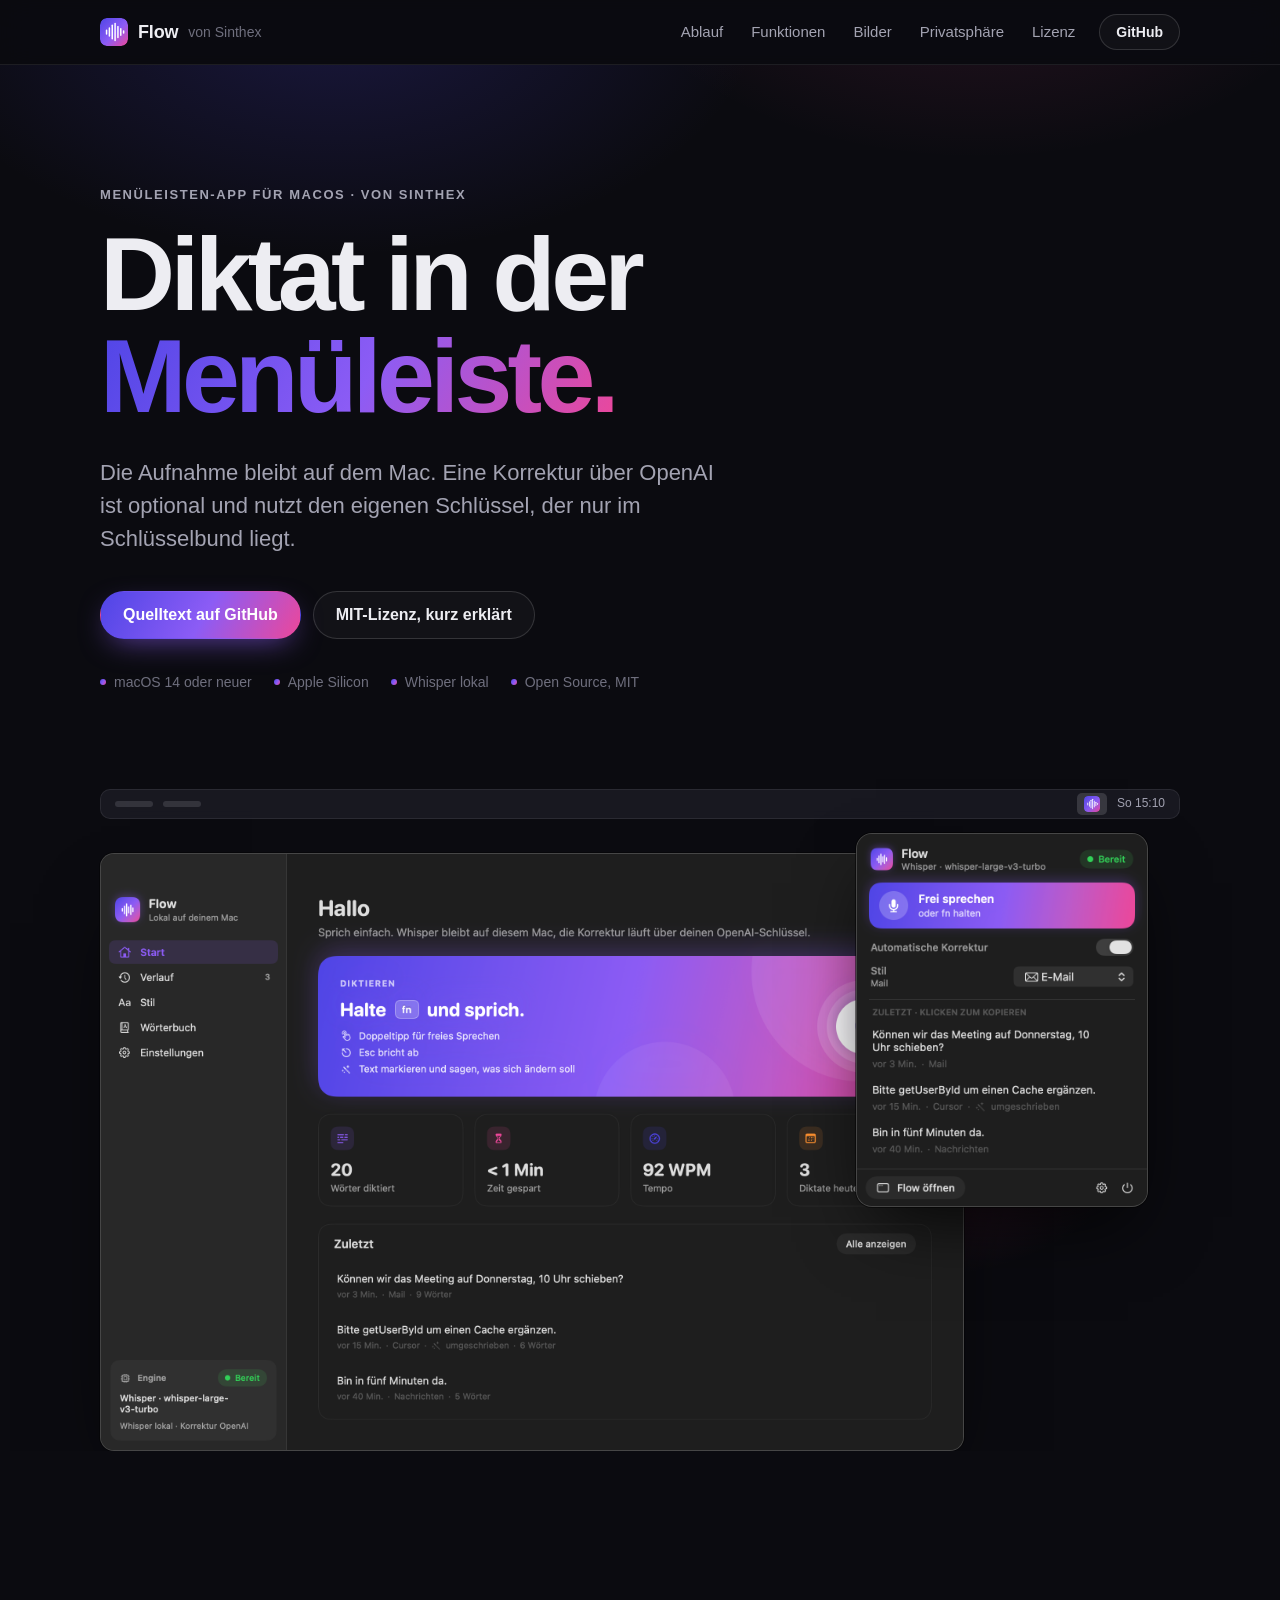
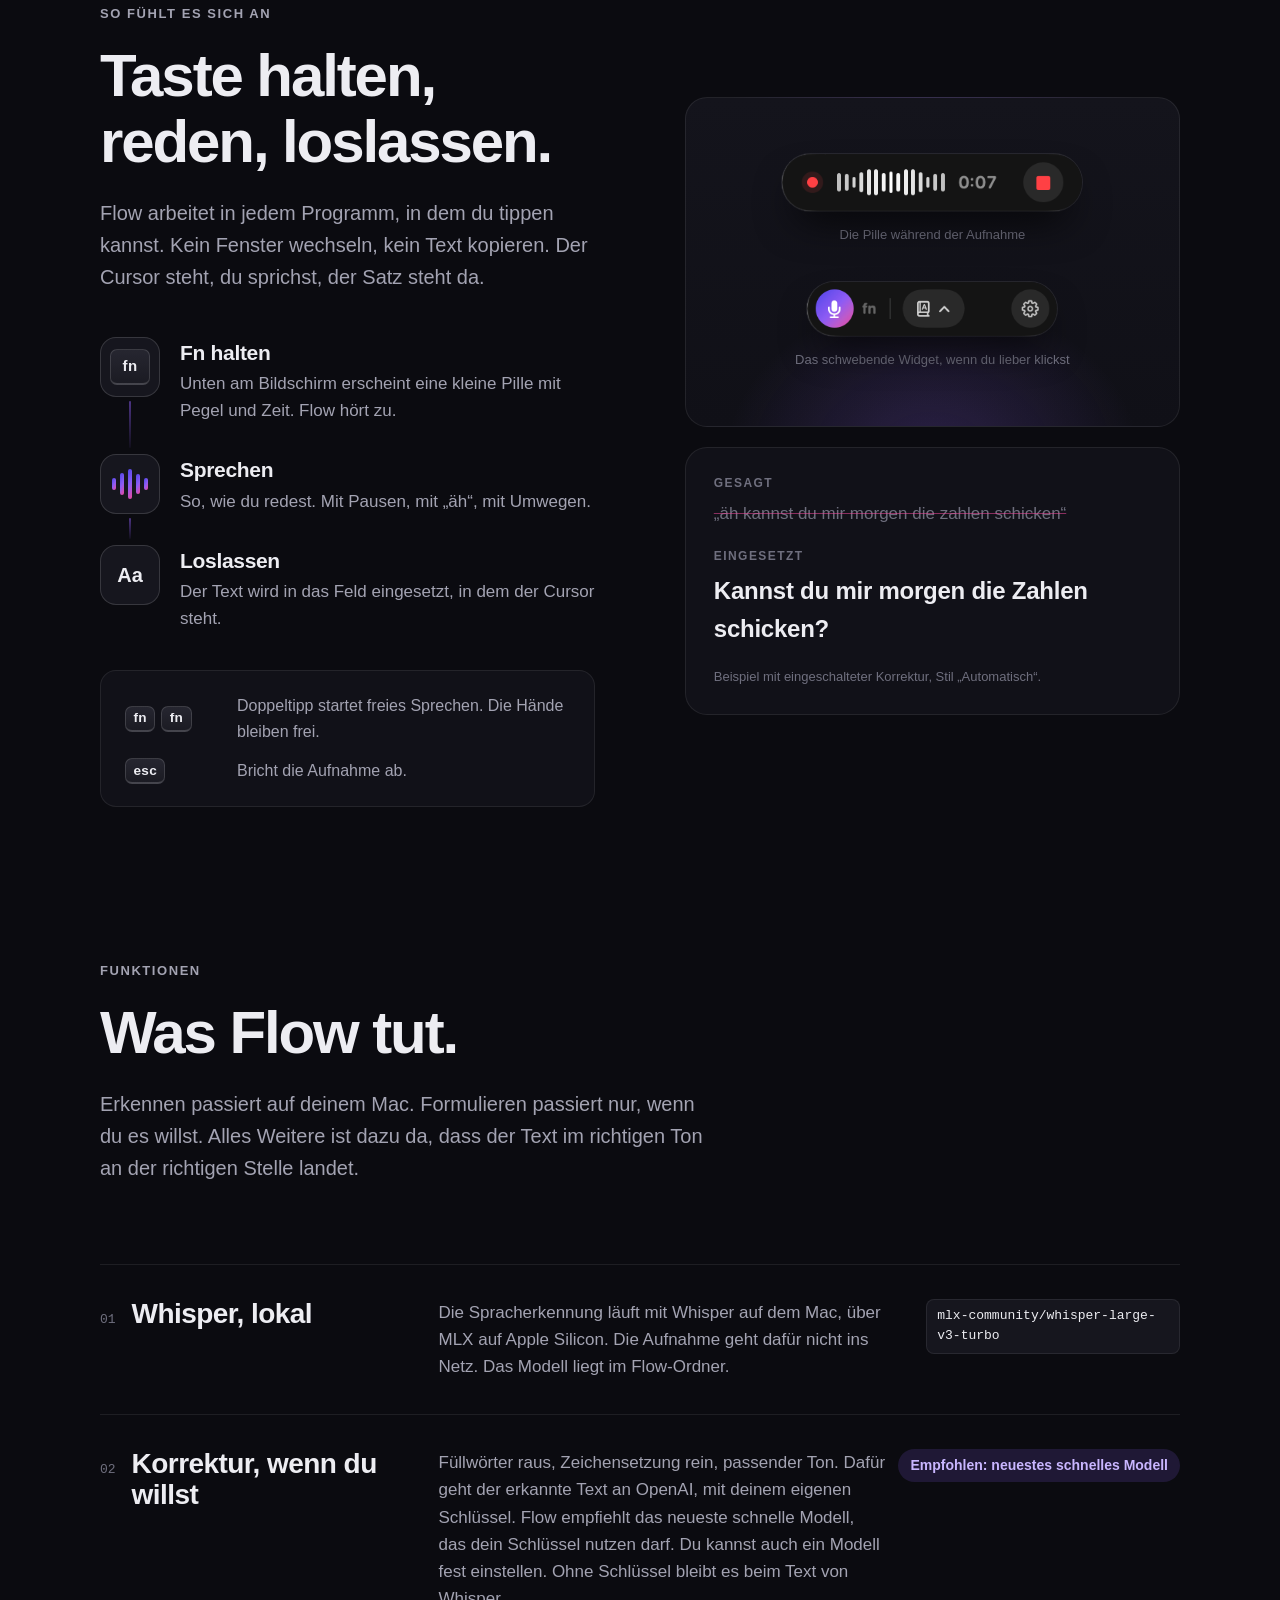
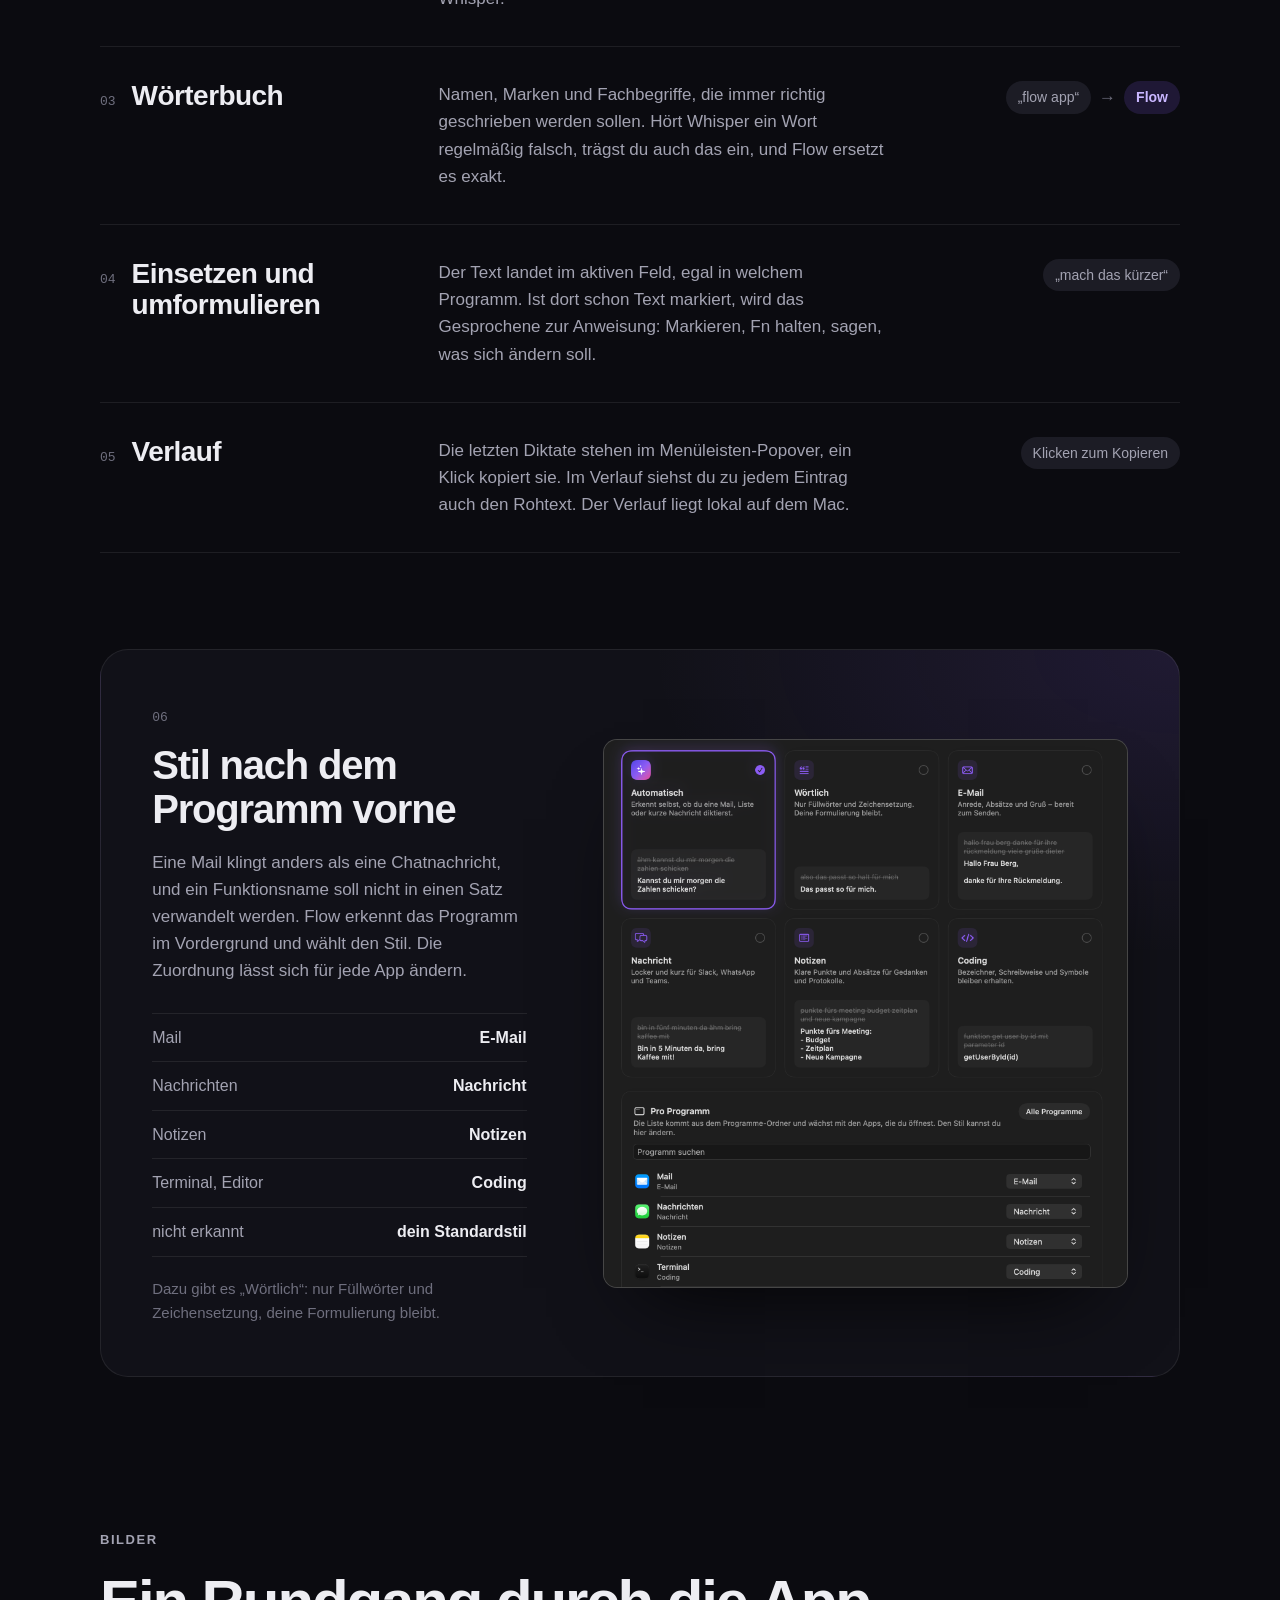
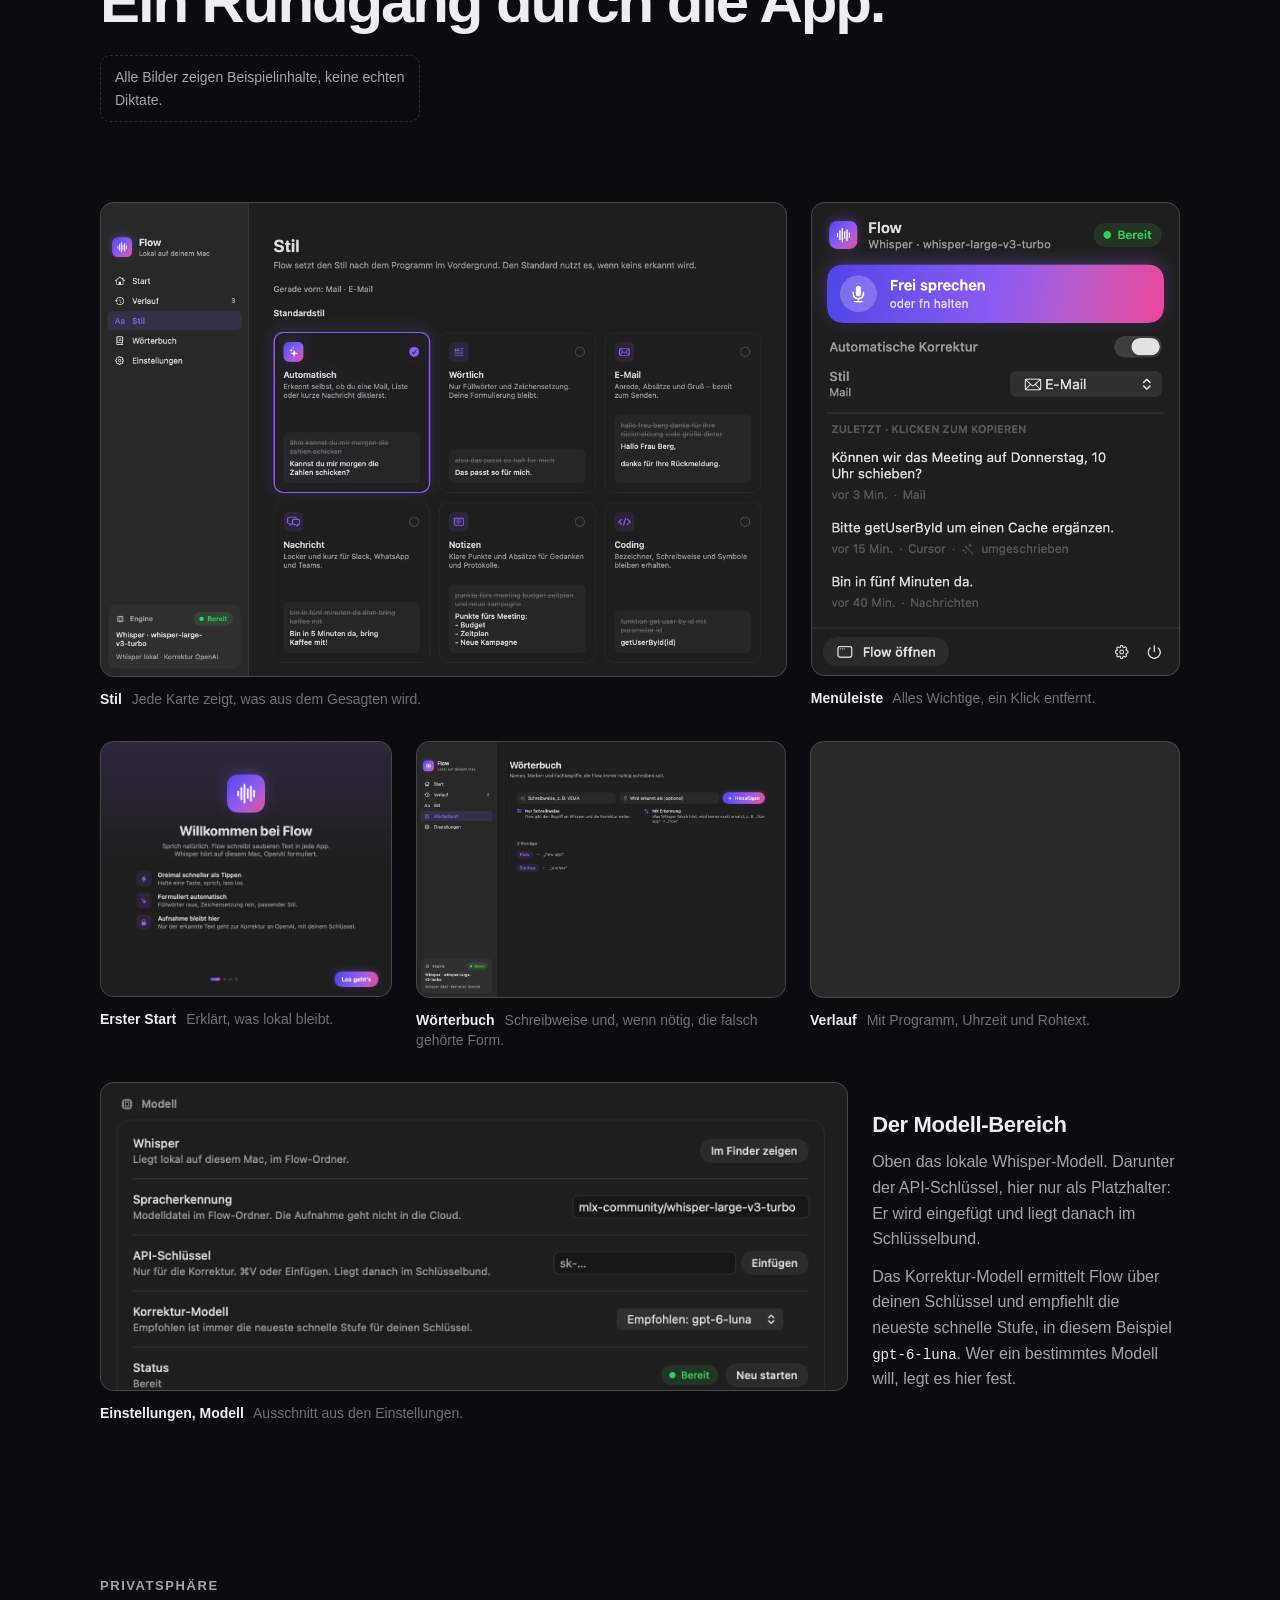
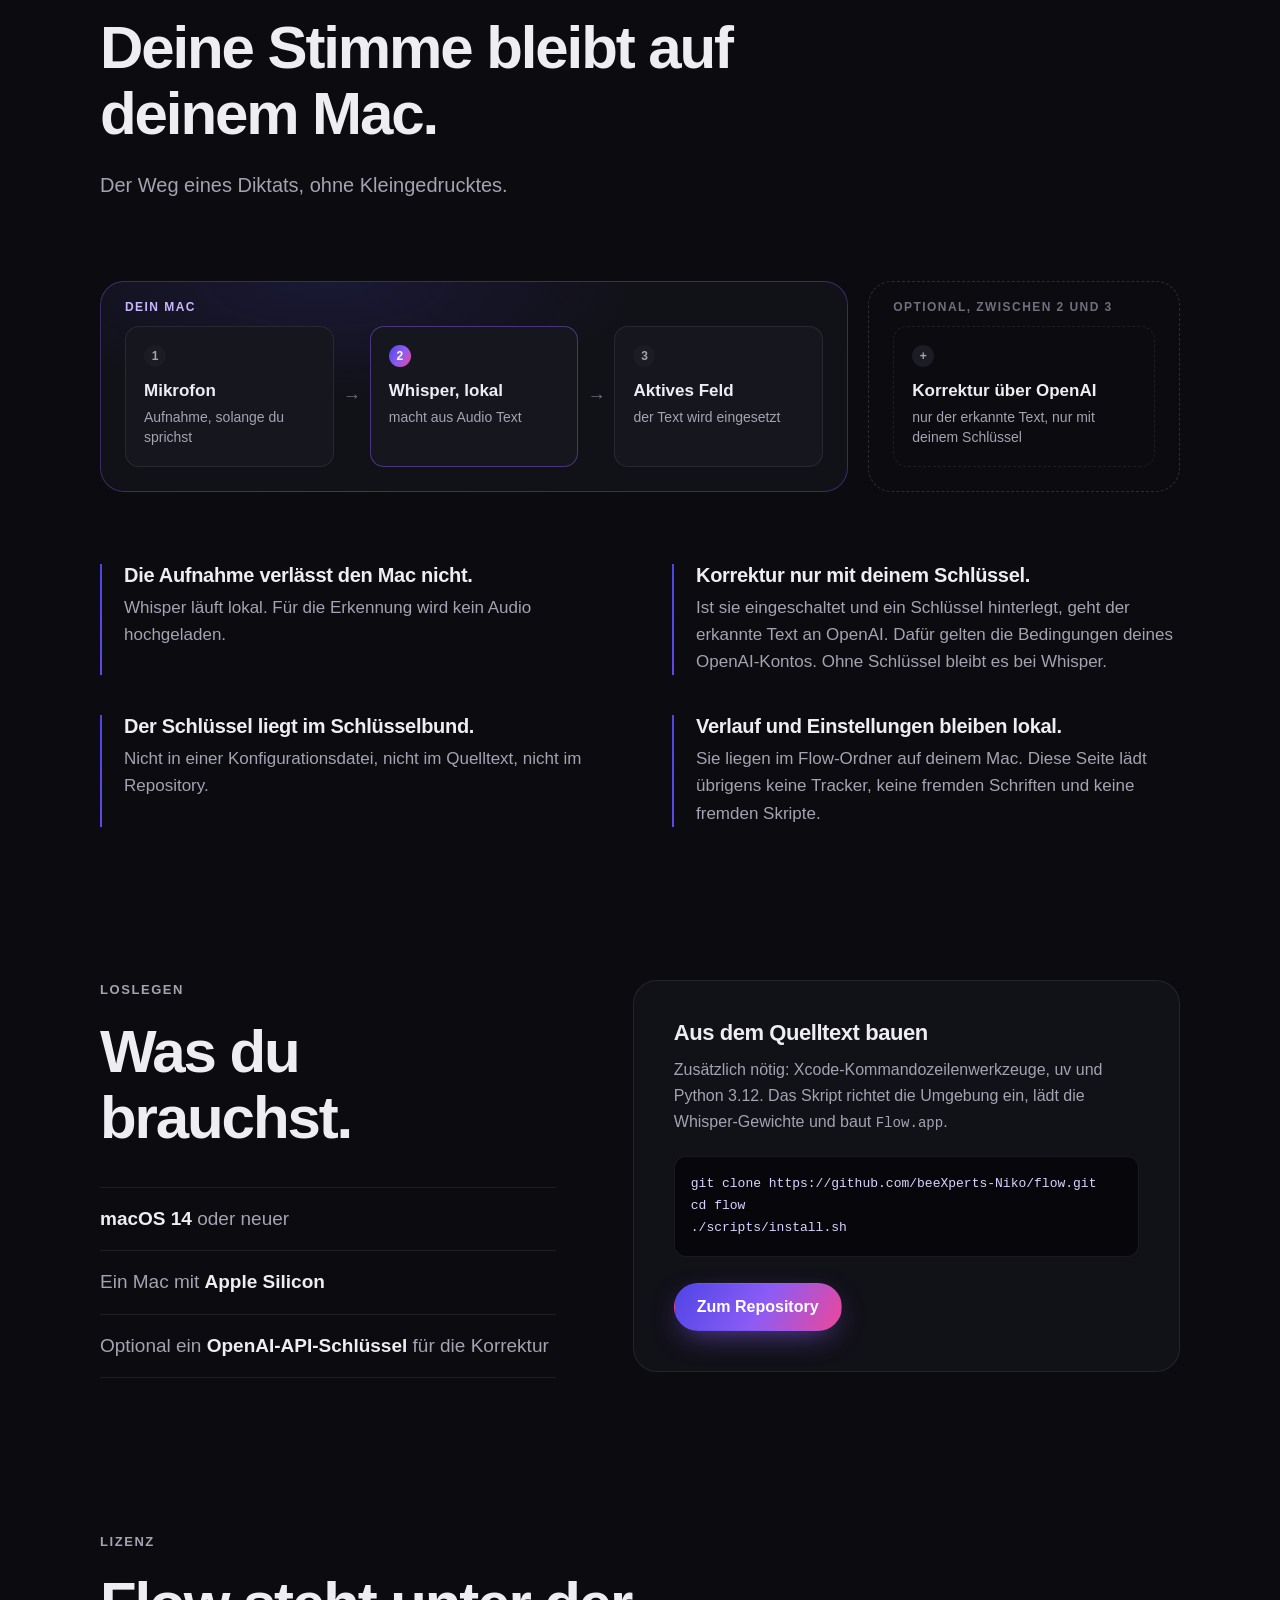
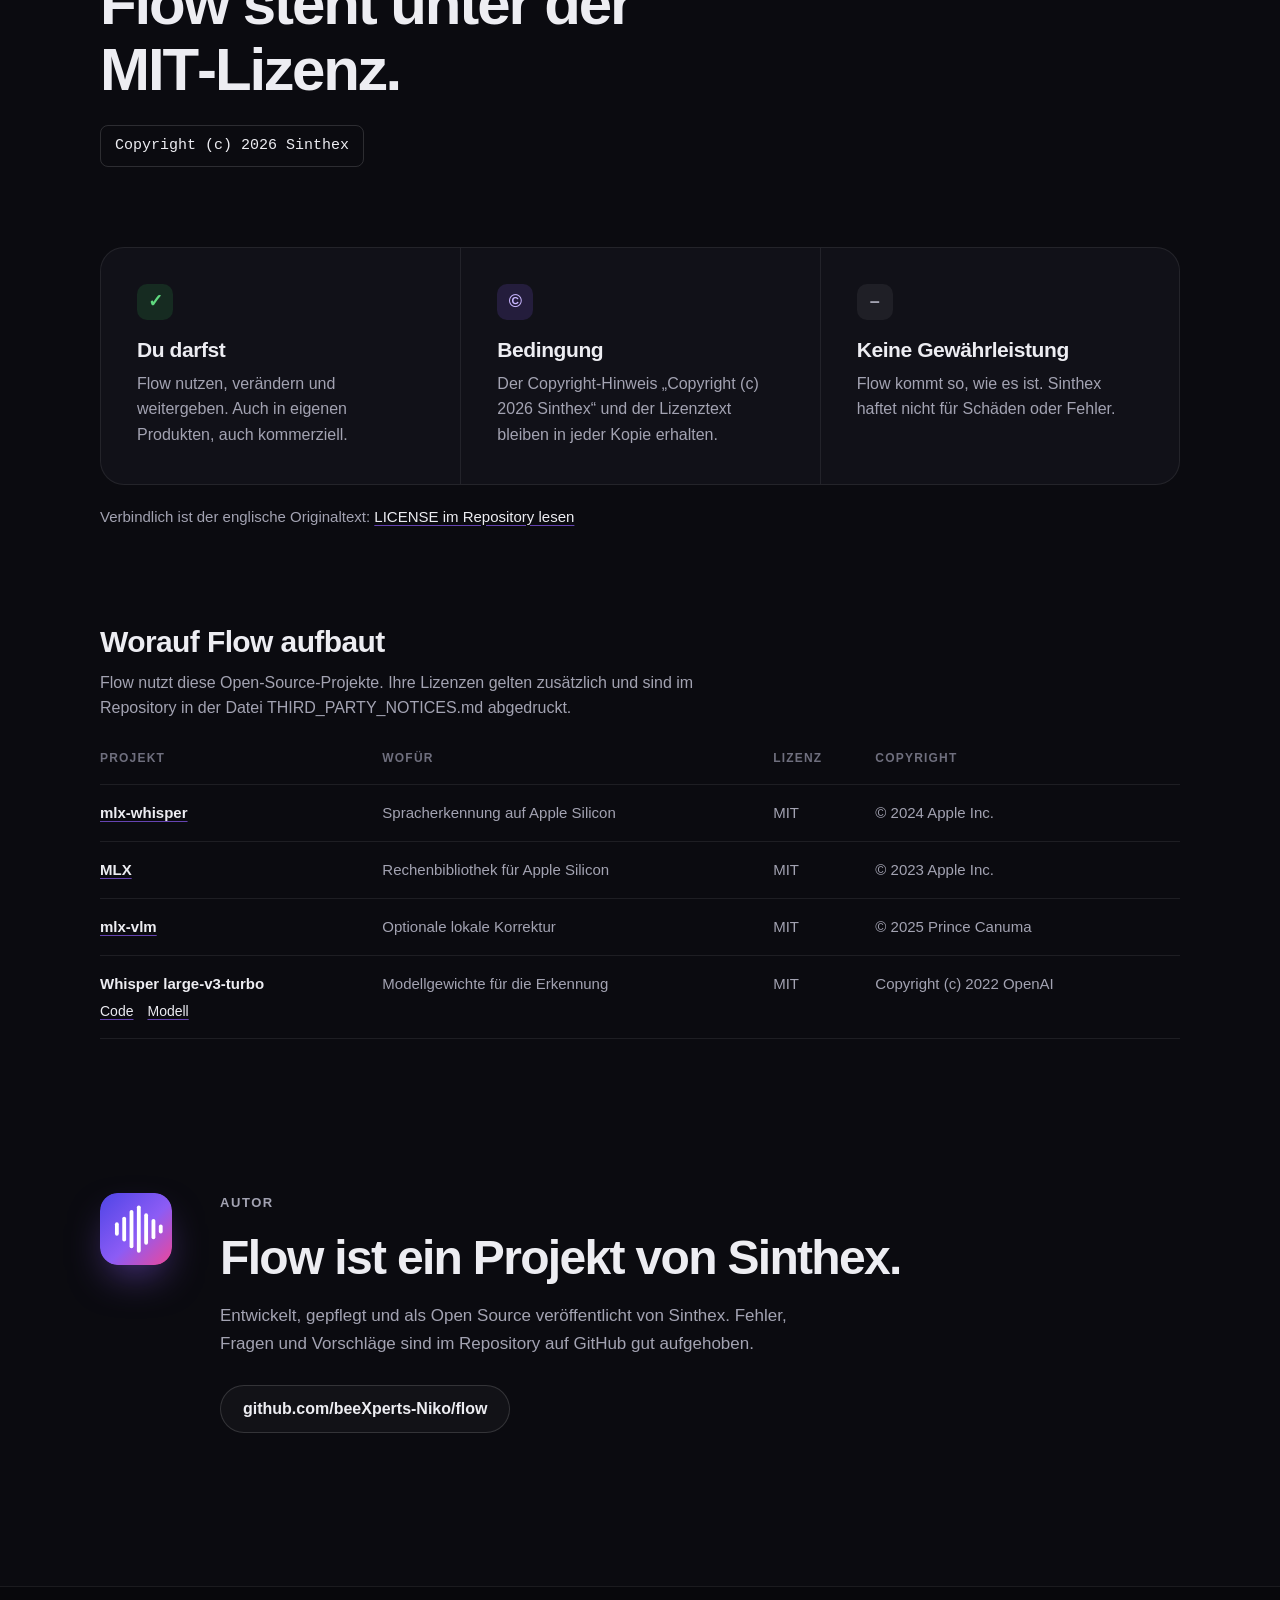
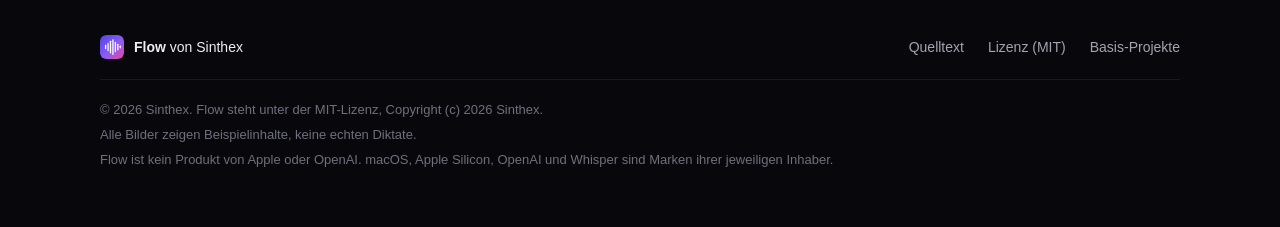
==== site/index.html @ 216c7cca "Ergänze die Produktseite für sinthex.de/flow. Die Seite nennt Sinthex als Autor, erklärt die MIT-Liz" ====
<!doctype html>
<html lang="de">
<head>
  <meta charset="utf-8">
  <meta name="viewport" content="width=device-width, initial-scale=1">
  <title>Flow – Diktat in der Menüleiste · von Sinthex</title>
  <meta name="description" content="Flow ist eine Diktier-App für die Menüleiste auf dem Mac. Die Aufnahme bleibt auf dem Mac, Whisper läuft lokal. Eine Korrektur über OpenAI ist optional und nutzt den eigenen Schlüssel. Von Sinthex, MIT-Lizenz.">
  <meta name="author" content="Sinthex">
  <meta name="color-scheme" content="dark">
  <meta name="theme-color" content="#0b0b10">
  <meta property="og:title" content="Flow – Diktat in der Menüleiste">
  <meta property="og:description" content="Fn halten, sprechen, loslassen. Whisper lokal auf Apple Silicon, Korrektur optional mit eigenem Schlüssel. Von Sinthex.">
  <meta property="og:type" content="website">
  <link rel="icon" href="favicon.svg" type="image/svg+xml">
  <link rel="stylesheet" href="styles.css?v=2">
  <script src="script.js" defer></script>
</head>
<body>
  <a class="skip-link" href="#inhalt">Zum Inhalt springen</a>

  <header class="site-header">
    <div class="wrap site-header-inner">
      <a class="brand" href="./" aria-label="Flow, zur Startseite">
        <img class="brand-mark" src="assets/flow-mark.svg" alt="" width="28" height="28">
        <span class="brand-name">Flow</span>
        <span class="brand-by">von Sinthex</span>
      </a>
      <nav class="site-nav" aria-label="Hauptnavigation">
        <a href="#so-fuehlt-es-sich-an">Ablauf</a>
        <a href="#funktionen">Funktionen</a>
        <a href="#bilder">Bilder</a>
        <a href="#privatsphaere">Privatsphäre</a>
        <a href="#lizenz">Lizenz</a>
      </nav>
      <a class="button button-small button-ghost" href="https://github.com/beeXperts-Niko/flow">GitHub</a>
    </div>
  </header>

  <main id="inhalt">

    <!-- Versprechen -->
    <section class="hero" aria-labelledby="hero-title">
      <div class="wrap">
        <div class="hero-copy">
          <p class="eyebrow">Menüleisten-App für macOS · von Sinthex</p>
          <h1 id="hero-title">Diktat in der <span class="gradient-text">Menüleiste.</span></h1>
          <p class="hero-lead">
            Die Aufnahme bleibt auf dem Mac. Eine Korrektur über OpenAI ist optional
            und nutzt den eigenen Schlüssel, der nur im Schlüsselbund liegt.
          </p>
          <div class="hero-actions">
            <a class="button button-primary" href="https://github.com/beeXperts-Niko/flow">Quelltext auf GitHub</a>
            <a class="button button-ghost" href="#lizenz">MIT-Lizenz, kurz erklärt</a>
          </div>
          <ul class="hero-facts" aria-label="Eckdaten">
            <li>macOS 14 oder neuer</li>
            <li>Apple Silicon</li>
            <li>Whisper lokal</li>
            <li>Open Source, MIT</li>
          </ul>
        </div>

        <div class="stage">
          <div class="stage-glow" aria-hidden="true"></div>
          <div class="stage-menubar" aria-hidden="true">
            <span class="stage-menubar-dot"></span>
            <span class="stage-menubar-dot"></span>
            <span class="stage-menubar-spacer"></span>
            <span class="stage-menubar-item stage-menubar-item-active">
              <img src="assets/flow-mark.svg" alt="" width="16" height="16">
            </span>
            <span class="stage-menubar-clock">So 15:10</span>
          </div>
          <img class="stage-window" src="assets/start.png" width="2200" height="1520"
               alt="Startfenster von Flow: große Karte „Halte fn und sprich“, darunter Zähler für diktierte Wörter und die letzten Diktate.">
          <img class="stage-popover" src="assets/menueleiste.png" width="680" height="874"
               alt="Menüleisten-Popover von Flow mit Knopf „Frei sprechen“, Schalter für die automatische Korrektur, Stil E-Mail und den letzten Diktaten.">
        </div>
      </div>
    </section>

    <!-- Wie es sich anfühlt -->
    <section class="section feel" id="so-fuehlt-es-sich-an" aria-labelledby="feel-title">
      <div class="wrap feel-grid">
        <div class="feel-copy">
          <p class="eyebrow">So fühlt es sich an</p>
          <h2 id="feel-title">Taste halten, reden, loslassen.</h2>
          <p class="section-lead">
            Flow arbeitet in jedem Programm, in dem du tippen kannst. Kein Fenster wechseln,
            kein Text kopieren. Der Cursor steht, du sprichst, der Satz steht da.
          </p>

          <ol class="steps">
            <li class="step">
              <span class="step-key"><kbd>fn</kbd></span>
              <div>
                <h3>Fn halten</h3>
                <p>Unten am Bildschirm erscheint eine kleine Pille mit Pegel und Zeit. Flow hört zu.</p>
              </div>
            </li>
            <li class="step">
              <span class="step-key step-key-wave" aria-hidden="true">
                <span></span><span></span><span></span><span></span><span></span>
              </span>
              <div>
                <h3>Sprechen</h3>
                <p>So, wie du redest. Mit Pausen, mit „äh“, mit Umwegen.</p>
              </div>
            </li>
            <li class="step">
              <span class="step-key step-key-text" aria-hidden="true">Aa</span>
              <div>
                <h3>Loslassen</h3>
                <p>Der Text wird in das Feld eingesetzt, in dem der Cursor steht.</p>
              </div>
            </li>
          </ol>

          <dl class="shortcuts">
            <div>
              <dt><kbd>fn</kbd> <kbd>fn</kbd></dt>
              <dd>Doppeltipp startet freies Sprechen. Die Hände bleiben frei.</dd>
            </div>
            <div>
              <dt><kbd>esc</kbd></dt>
              <dd>Bricht die Aufnahme ab.</dd>
            </div>
          </dl>
        </div>

        <div class="feel-visual">
          <div class="desk">
            <figure class="desk-item">
              <div class="pill-frame pill-frame-recording">
                <img class="pill-img" src="assets/aufnahme-pille.png" width="1280" height="240" loading="lazy" decoding="async"
                     alt="Aufnahme-Pille von Flow: roter Punkt, Wellenform, Zeit 0:07 und Stopp-Knopf.">
              </div>
              <figcaption>Die Pille während der Aufnahme</figcaption>
            </figure>
            <figure class="desk-item">
              <div class="pill-frame pill-frame-widget">
                <img class="pill-img" src="assets/widget.png" width="456" height="144" loading="lazy" decoding="async"
                     alt="Schwebendes Widget von Flow mit Mikrofon-Knopf, fn-Hinweis, Wörterbuch und Einstellungen.">
              </div>
              <figcaption>Das schwebende Widget, wenn du lieber klickst</figcaption>
            </figure>
          </div>

          <div class="transform" aria-label="Beispiel für eine Korrektur">
            <p class="transform-label">Gesagt</p>
            <p class="transform-raw">„äh kannst du mir morgen die zahlen schicken“</p>
            <p class="transform-label">Eingesetzt</p>
            <p class="transform-clean">Kannst du mir morgen die Zahlen schicken?</p>
            <p class="transform-note">Beispiel mit eingeschalteter Korrektur, Stil „Automatisch“.</p>
          </div>
        </div>
      </div>
    </section>

    <!-- Funktionen -->
    <section class="section features" id="funktionen" aria-labelledby="features-title">
      <div class="wrap">
        <header class="section-head">
          <p class="eyebrow">Funktionen</p>
          <h2 id="features-title">Was Flow tut.</h2>
          <p class="section-lead">
            Erkennen passiert auf deinem Mac. Formulieren passiert nur, wenn du es willst.
            Alles Weitere ist dazu da, dass der Text im richtigen Ton an der richtigen Stelle landet.
          </p>
        </header>

        <div class="spec">
          <article class="spec-row">
            <div class="spec-title">
              <span class="spec-index">01</span>
              <h3>Whisper, lokal</h3>
            </div>
            <p class="spec-body">
              Die Spracherkennung läuft mit Whisper auf dem Mac, über MLX auf Apple Silicon.
              Die Aufnahme geht dafür nicht ins Netz. Das Modell liegt im Flow-Ordner.
            </p>
            <p class="spec-detail"><code>mlx-community/<wbr>whisper-large-v3-turbo</code></p>
          </article>

          <article class="spec-row">
            <div class="spec-title">
              <span class="spec-index">02</span>
              <h3>Korrektur, wenn du willst</h3>
            </div>
            <p class="spec-body">
              Füllwörter raus, Zeichensetzung rein, passender Ton. Dafür geht der erkannte Text
              an OpenAI, mit deinem eigenen Schlüssel. Flow empfiehlt das neueste schnelle Modell,
              das dein Schlüssel nutzen darf. Du kannst auch ein Modell fest einstellen.
              Ohne Schlüssel bleibt es beim Text von Whisper.
            </p>
            <p class="spec-detail"><span class="chip">Empfohlen: neuestes schnelles Modell</span></p>
          </article>

          <article class="spec-row">
            <div class="spec-title">
              <span class="spec-index">03</span>
              <h3>Wörterbuch</h3>
            </div>
            <p class="spec-body">
              Namen, Marken und Fachbegriffe, die immer richtig geschrieben werden sollen.
              Hört Whisper ein Wort regelmäßig falsch, trägst du auch das ein, und Flow ersetzt es exakt.
            </p>
            <p class="spec-detail"><span class="chip chip-soft">„flow app“</span> <span class="arrow" aria-label="wird zu">→</span> <span class="chip">Flow</span></p>
          </article>

          <article class="spec-row">
            <div class="spec-title">
              <span class="spec-index">04</span>
              <h3>Einsetzen und umformulieren</h3>
            </div>
            <p class="spec-body">
              Der Text landet im aktiven Feld, egal in welchem Programm. Ist dort schon Text markiert,
              wird das Gesprochene zur Anweisung: Markieren, Fn halten, sagen, was sich ändern soll.
            </p>
            <p class="spec-detail"><span class="chip chip-soft">„mach das kürzer“</span></p>
          </article>

          <article class="spec-row">
            <div class="spec-title">
              <span class="spec-index">05</span>
              <h3>Verlauf</h3>
            </div>
            <p class="spec-body">
              Die letzten Diktate stehen im Menüleisten-Popover, ein Klick kopiert sie.
              Im Verlauf siehst du zu jedem Eintrag auch den Rohtext. Der Verlauf liegt lokal auf dem Mac.
            </p>
            <p class="spec-detail"><span class="chip chip-soft">Klicken zum Kopieren</span></p>
          </article>
        </div>

        <div class="spotlight">
          <div class="spotlight-copy">
            <span class="spec-index">06</span>
            <h3>Stil nach dem Programm vorne</h3>
            <p>
              Eine Mail klingt anders als eine Chatnachricht, und ein Funktionsname soll nicht
              in einen Satz verwandelt werden. Flow erkennt das Programm im Vordergrund und wählt den Stil.
              Die Zuordnung lässt sich für jede App ändern.
            </p>
            <ul class="style-map" aria-label="Beispiele für die Zuordnung">
              <li><span>Mail</span><span>E-Mail</span></li>
              <li><span>Nachrichten</span><span>Nachricht</span></li>
              <li><span>Notizen</span><span>Notizen</span></li>
              <li><span>Terminal, Editor</span><span>Coding</span></li>
              <li><span>nicht erkannt</span><span>dein Standardstil</span></li>
            </ul>
            <p class="spotlight-note">Dazu gibt es „Wörtlich“: nur Füllwörter und Zeichensetzung, deine Formulierung bleibt.</p>
          </div>
          <a class="spotlight-shot" href="assets/stil-pro-programm.png" data-lightbox
             data-caption="Stil: sechs Standardstile und darunter die Liste pro Programm.">
            <img src="assets/stil-pro-programm.png" width="2200" height="2160" loading="lazy" decoding="async"
                 alt="Stil-Seite von Flow mit sechs Karten (Automatisch, Wörtlich, E-Mail, Nachricht, Notizen, Coding) und der Liste pro Programm, etwa Mail auf E-Mail und Terminal auf Coding.">
          </a>
        </div>
      </div>
    </section>

    <!-- Bilder -->
    <section class="section gallery-section" id="bilder" aria-labelledby="gallery-title">
      <div class="wrap">
        <header class="section-head section-head-split">
          <div>
            <p class="eyebrow">Bilder</p>
            <h2 id="gallery-title">Ein Rundgang durch die App.</h2>
          </div>
          <p class="gallery-note">
            Alle Bilder zeigen Beispielinhalte, keine echten Diktate.
          </p>
        </header>

        <div class="gallery">
          <div class="gallery-row gallery-row-a">
            <figure class="shot">
              <a class="shot-link" href="assets/stil.png" data-lightbox data-caption="Stil: jede Karte zeigt, was aus dem Gesagten wird.">
                <img src="assets/stil.png" width="2200" height="1520" loading="lazy" decoding="async"
                     alt="Stil-Karten mit Vorher-nachher-Beispielen, etwa „bin in fünf minuten da“ als Nachricht und „getUserById(id)“ als Coding.">
              </a>
              <figcaption><strong>Stil</strong> Jede Karte zeigt, was aus dem Gesagten wird.</figcaption>
            </figure>
            <figure class="shot">
              <a class="shot-link" href="assets/menueleiste.png" data-lightbox data-caption="Menüleiste: frei sprechen, Korrektur, Stil und die letzten Diktate.">
                <img src="assets/menueleiste.png" width="680" height="874" loading="lazy" decoding="async"
                     alt="Menüleisten-Popover mit Knopf „Frei sprechen“, Stil E-Mail und den letzten drei Diktaten.">
              </a>
              <figcaption><strong>Menüleiste</strong> Alles Wichtige, ein Klick entfernt.</figcaption>
            </figure>
          </div>

          <div class="gallery-row gallery-row-b">
            <figure class="shot">
              <a class="shot-link" href="assets/willkommen.png" data-lightbox data-caption="Willkommen: der erste Start erklärt, was lokal bleibt.">
                <img src="assets/willkommen.png" width="1280" height="1120" loading="lazy" decoding="async"
                     alt="Willkommensbildschirm „Willkommen bei Flow“ mit drei Punkten: schneller als Tippen, formuliert automatisch, Aufnahme bleibt hier.">
              </a>
              <figcaption><strong>Erster Start</strong> Erklärt, was lokal bleibt.</figcaption>
            </figure>
            <figure class="shot">
              <a class="shot-link" href="assets/woerterbuch.png" data-lightbox data-caption="Wörterbuch: Schreibweise und optional, wie Whisper das Wort hört.">
                <img src="assets/woerterbuch.png" width="2200" height="1520" loading="lazy" decoding="async"
                     alt="Wörterbuch mit zwei Einträgen: „flow app“ wird zu Flow, „sinthex“ wird zu Sinthex.">
              </a>
              <figcaption><strong>Wörterbuch</strong> Schreibweise und, wenn nötig, die falsch gehörte Form.</figcaption>
            </figure>
            <figure class="shot">
              <a class="shot-link" href="assets/verlauf.png" data-lightbox data-caption="Verlauf: mit Programm, Uhrzeit und Wortzahl. Ein Klick zeigt den Rohtext.">
                <img src="assets/verlauf.png" width="2200" height="1520" loading="lazy" decoding="async"
                     alt="Verlauf mit drei Beispielsätzen aus Mail, Cursor und Nachrichten, jeweils mit Uhrzeit und Wortzahl.">
              </a>
              <figcaption><strong>Verlauf</strong> Mit Programm, Uhrzeit und Rohtext.</figcaption>
            </figure>
          </div>

          <div class="gallery-row gallery-row-c">
            <figure class="shot shot-crop">
              <div class="crop-frame">
                <img class="crop-settings" src="assets/einstellungen.png" width="2200" height="2560" loading="lazy" decoding="async"
                     alt="Einstellungen, Bereich Modell: Whisper-Modell mlx-community/whisper-large-v3-turbo, API-Schlüssel als Platzhalter sk-…, Korrektur-Modell „Empfohlen: gpt-6-luna“.">
              </div>
              <figcaption><strong>Einstellungen, Modell</strong> Ausschnitt aus den Einstellungen.</figcaption>
            </figure>
            <div class="crop-explainer">
              <h3>Der Modell-Bereich</h3>
              <p>
                Oben das lokale Whisper-Modell. Darunter der API-Schlüssel, hier nur als Platzhalter:
                Er wird eingefügt und liegt danach im Schlüsselbund.
              </p>
              <p>
                Das Korrektur-Modell ermittelt Flow über deinen Schlüssel und empfiehlt die neueste schnelle Stufe,
                in diesem Beispiel <code>gpt-6-luna</code>. Wer ein bestimmtes Modell will, legt es hier fest.
              </p>
            </div>
          </div>
        </div>
      </div>
    </section>

    <!-- Privatsphäre -->
    <section class="section privacy" id="privatsphaere" aria-labelledby="privacy-title">
      <div class="wrap">
        <header class="section-head">
          <p class="eyebrow">Privatsphäre</p>
          <h2 id="privacy-title">Deine Stimme bleibt auf deinem Mac.</h2>
          <p class="section-lead">
            Der Weg eines Diktats, ohne Kleingedrucktes.
          </p>
        </header>

        <div class="flowmap">
          <div class="flowmap-mac">
            <p class="flowmap-label">Dein Mac</p>
            <ol class="flowmap-nodes">
              <li class="node"><span class="node-step">1</span><strong>Mikrofon</strong><span>Aufnahme, solange du sprichst</span></li>
              <li class="node node-accent"><span class="node-step">2</span><strong>Whisper, lokal</strong><span>macht aus Audio Text</span></li>
              <li class="node"><span class="node-step">3</span><strong>Aktives Feld</strong><span>der Text wird eingesetzt</span></li>
            </ol>
          </div>
          <div class="flowmap-cloud">
            <p class="flowmap-label flowmap-label-optional">Optional, zwischen 2 und 3</p>
            <div class="node node-cloud">
              <span class="node-step">+</span>
              <strong>Korrektur über OpenAI</strong>
              <span>nur der erkannte Text, nur mit deinem Schlüssel</span>
            </div>
          </div>
        </div>

        <ul class="privacy-points">
          <li>
            <h3>Die Aufnahme verlässt den Mac nicht.</h3>
            <p>Whisper läuft lokal. Für die Erkennung wird kein Audio hochgeladen.</p>
          </li>
          <li>
            <h3>Korrektur nur mit deinem Schlüssel.</h3>
            <p>Ist sie eingeschaltet und ein Schlüssel hinterlegt, geht der erkannte Text an OpenAI. Dafür gelten die Bedingungen deines OpenAI-Kontos. Ohne Schlüssel bleibt es bei Whisper.</p>
          </li>
          <li>
            <h3>Der Schlüssel liegt im Schlüsselbund.</h3>
            <p>Nicht in einer Konfigurationsdatei, nicht im Quelltext, nicht im Repository.</p>
          </li>
          <li>
            <h3>Verlauf und Einstellungen bleiben lokal.</h3>
            <p>Sie liegen im Flow-Ordner auf deinem Mac. Diese Seite lädt übrigens keine Tracker, keine fremden Schriften und keine fremden Skripte.</p>
          </li>
        </ul>
      </div>
    </section>

    <!-- Voraussetzungen -->
    <section class="section start" id="loslegen" aria-labelledby="start-title">
      <div class="wrap start-grid">
        <div>
          <p class="eyebrow">Loslegen</p>
          <h2 id="start-title">Was du brauchst.</h2>
          <ul class="requirements">
            <li><strong>macOS 14</strong> oder neuer</li>
            <li>Ein Mac mit <strong>Apple Silicon</strong></li>
            <li>Optional ein <strong>OpenAI-API-Schlüssel</strong> für die Korrektur</li>
          </ul>
        </div>
        <div class="build">
          <h3>Aus dem Quelltext bauen</h3>
          <p>
            Zusätzlich nötig: Xcode-Kommandozeilenwerkzeuge, uv und Python 3.12.
            Das Skript richtet die Umgebung ein, lädt die Whisper-Gewichte und baut <code>Flow.app</code>.
          </p>
          <pre class="code"><code>git clone https://github.com/beeXperts-Niko/flow.git
cd flow
./scripts/install.sh</code></pre>
          <a class="button button-primary" href="https://github.com/beeXperts-Niko/flow">Zum Repository</a>
        </div>
      </div>
    </section>

    <!-- Lizenz -->
    <section class="section license" id="lizenz" aria-labelledby="license-title">
      <div class="wrap">
        <header class="section-head">
          <p class="eyebrow">Lizenz</p>
          <h2 id="license-title">Flow steht unter der MIT&#8209;Lizenz.</h2>
          <p class="license-copyright">Copyright (c) 2026 Sinthex</p>
        </header>

        <div class="license-plain">
          <div class="license-item">
            <span class="license-icon license-icon-yes" aria-hidden="true">✓</span>
            <h3>Du darfst</h3>
            <p>Flow nutzen, verändern und weitergeben. Auch in eigenen Produkten, auch kommerziell.</p>
          </div>
          <div class="license-item">
            <span class="license-icon license-icon-keep" aria-hidden="true">©</span>
            <h3>Bedingung</h3>
            <p>Der Copyright-Hinweis „Copyright (c) 2026 Sinthex“ und der Lizenztext bleiben in jeder Kopie erhalten.</p>
          </div>
          <div class="license-item">
            <span class="license-icon license-icon-no" aria-hidden="true">–</span>
            <h3>Keine Gewährleistung</h3>
            <p>Flow kommt so, wie es ist. Sinthex haftet nicht für Schäden oder Fehler.</p>
          </div>
        </div>
        <p class="license-link">
          Verbindlich ist der englische Originaltext:
          <a href="https://github.com/beeXperts-Niko/flow/blob/main/LICENSE">LICENSE im Repository lesen</a>
        </p>

        <div class="credits">
          <h3>Worauf Flow aufbaut</h3>
          <p class="credits-lead">
            Flow nutzt diese Open-Source-Projekte. Ihre Lizenzen gelten zusätzlich und sind im Repository
            in der Datei THIRD_PARTY_NOTICES.md abgedruckt.
          </p>
          <table class="credits-table">
            <thead>
              <tr>
                <th scope="col">Projekt</th>
                <th scope="col">Wofür</th>
                <th scope="col">Lizenz</th>
                <th scope="col">Copyright</th>
              </tr>
            </thead>
            <tbody>
              <tr>
                <th scope="row"><a href="https://github.com/ml-explore/mlx-examples">mlx-whisper</a></th>
                <td data-label="Wofür">Spracherkennung auf Apple Silicon</td>
                <td data-label="Lizenz">MIT</td>
                <td data-label="Copyright">© 2024 Apple Inc.</td>
              </tr>
              <tr>
                <th scope="row"><a href="https://github.com/ml-explore/mlx">MLX</a></th>
                <td data-label="Wofür">Rechenbibliothek für Apple Silicon</td>
                <td data-label="Lizenz">MIT</td>
                <td data-label="Copyright">© 2023 Apple Inc.</td>
              </tr>
              <tr>
                <th scope="row"><a href="https://github.com/Blaizzy/mlx-vlm">mlx-vlm</a></th>
                <td data-label="Wofür">Optionale lokale Korrektur</td>
                <td data-label="Lizenz">MIT</td>
                <td data-label="Copyright">© 2025 Prince Canuma</td>
              </tr>
              <tr>
                <th scope="row">
                  Whisper large-v3-turbo
                  <span class="credits-links">
                    <a href="https://github.com/openai/whisper">Code</a>
                    <a href="https://huggingface.co/openai/whisper-large-v3-turbo">Modell</a>
                  </span>
                </th>
                <td data-label="Wofür">Modellgewichte für die Erkennung</td>
                <td data-label="Lizenz">MIT</td>
                <td data-label="Copyright">Copyright (c) 2022 OpenAI</td>
              </tr>
            </tbody>
          </table>
        </div>
      </div>
    </section>

    <!-- Autor -->
    <section class="section author" aria-labelledby="author-title">
      <div class="wrap author-inner">
        <img class="author-mark" src="assets/flow-mark.svg" alt="" width="72" height="72" loading="lazy">
        <div>
          <p class="eyebrow">Autor</p>
          <h2 id="author-title">Flow ist ein Projekt von Sinthex.</h2>
          <p>
            Entwickelt, gepflegt und als Open Source veröffentlicht von Sinthex.
            Fehler, Fragen und Vorschläge sind im Repository auf GitHub gut aufgehoben.
          </p>
          <a class="button button-ghost" href="https://github.com/beeXperts-Niko/flow">github.com/beeXperts-Niko/flow</a>
        </div>
      </div>
    </section>
  </main>

  <footer class="site-footer">
    <div class="wrap footer-inner">
      <div class="footer-brand">
        <img src="assets/flow-mark.svg" alt="" width="24" height="24">
        <span><strong>Flow</strong> von Sinthex</span>
      </div>
      <nav class="footer-links" aria-label="Fußzeile">
        <a href="https://github.com/beeXperts-Niko/flow">Quelltext</a>
        <a href="https://github.com/beeXperts-Niko/flow/blob/main/LICENSE">Lizenz (MIT)</a>
        <a href="#lizenz">Basis-Projekte</a>
      </nav>
      <div class="footer-legal">
        <p>© 2026 Sinthex. Flow steht unter der MIT-Lizenz, Copyright (c) 2026 Sinthex.</p>
        <p>Alle Bilder zeigen Beispielinhalte, keine echten Diktate.</p>
        <p>Flow ist kein Produkt von Apple oder OpenAI. macOS, Apple Silicon, OpenAI und Whisper sind Marken ihrer jeweiligen Inhaber.</p>
      </div>
    </div>
  </footer>

  <dialog class="lightbox" id="lightbox" aria-label="Bildansicht">
    <button class="lightbox-close" type="button" aria-label="Schließen">×</button>
    <img class="lightbox-image" alt="">
    <p class="lightbox-caption"></p>
  </dialog>
</body>
</html>
---- site/styles.css ----
/* Flow – Produktseite von Sinthex */

:root {
  --indigo: #4f45e6;
  --violet: #8c5cf5;
  --pink: #ed4799;
  --gradient: linear-gradient(120deg, var(--indigo) 0%, var(--violet) 52%, var(--pink) 100%);

  --bg: #0b0b10;
  --bg-raised: #111118;
  --surface: #16161e;
  --surface-2: #1c1c25;
  --line: rgba(255, 255, 255, 0.08);
  --line-strong: rgba(255, 255, 255, 0.14);
  --text: #ededf2;
  --muted: #a3a3b2;
  --faint: #6f6f7e;
  --app-bg: #282828;

  --font: -apple-system, BlinkMacSystemFont, "SF Pro Text", "Segoe UI", Roboto, "Helvetica Neue", Arial, sans-serif;
  --font-display: -apple-system, BlinkMacSystemFont, "SF Pro Display", "Segoe UI", Roboto, "Helvetica Neue", Arial, sans-serif;
  --mono: ui-monospace, "SF Mono", SFMono-Regular, Menlo, Consolas, monospace;

  --wrap: 1160px;
  --radius: 16px;
  --radius-sm: 10px;
  --section-space: clamp(88px, 12vw, 160px);
}

*,
*::before,
*::after {
  box-sizing: border-box;
}

html {
  scroll-behavior: smooth;
  scroll-padding-top: 80px;
  -webkit-text-size-adjust: 100%;
  text-size-adjust: 100%;
}

body {
  margin: 0;
  background: var(--bg);
  color: var(--text);
  font-family: var(--font);
  font-size: 17px;
  line-height: 1.6;
  -webkit-font-smoothing: antialiased;
  -moz-osx-font-smoothing: grayscale;
  text-rendering: optimizeLegibility;
}

img {
  display: block;
  max-width: 100%;
  height: auto;
}

a {
  color: inherit;
}

h1,
h2,
h3 {
  font-family: var(--font-display);
  margin: 0;
  line-height: 1.1;
  letter-spacing: -0.02em;
  font-weight: 650;
}

p {
  margin: 0;
}

code {
  font-family: var(--mono);
  font-size: 0.88em;
}

kbd {
  display: inline-flex;
  align-items: center;
  justify-content: center;
  min-width: 2.1em;
  height: 1.9em;
  padding: 0 0.55em;
  border-radius: 7px;
  border: 1px solid var(--line-strong);
  border-bottom-width: 2px;
  background: linear-gradient(180deg, #262630, #1b1b23);
  color: var(--text);
  font-family: var(--font);
  font-size: 0.8em;
  font-weight: 600;
  letter-spacing: 0.02em;
}

:focus-visible {
  outline: 2px solid var(--violet);
  outline-offset: 3px;
  border-radius: 6px;
}

.wrap {
  width: 100%;
  max-width: var(--wrap);
  margin: 0 auto;
  padding: 0 clamp(20px, 5vw, 40px);
}

.skip-link {
  position: absolute;
  left: 16px;
  top: -60px;
  z-index: 100;
  padding: 10px 16px;
  border-radius: var(--radius-sm);
  background: var(--text);
  color: var(--bg);
  font-weight: 600;
  text-decoration: none;
}

.skip-link:focus {
  top: 16px;
}

.eyebrow {
  margin-bottom: 18px;
  color: var(--muted);
  font-size: 13px;
  font-weight: 600;
  letter-spacing: 0.12em;
  text-transform: uppercase;
}

.gradient-text {
  background: var(--gradient);
  -webkit-background-clip: text;
  background-clip: text;
  color: transparent;
}

/* Buttons */

.button {
  display: inline-flex;
  align-items: center;
  justify-content: center;
  gap: 8px;
  min-height: 48px;
  padding: 0 22px;
  border-radius: 999px;
  border: 1px solid transparent;
  font-size: 16px;
  font-weight: 600;
  text-decoration: none;
  transition: transform 0.15s ease, background-color 0.15s ease, border-color 0.15s ease, box-shadow 0.15s ease;
}

.button:hover {
  transform: translateY(-1px);
}

.button-primary {
  background: var(--gradient);
  color: #fff;
  box-shadow: 0 10px 30px -10px rgba(140, 92, 245, 0.7);
}

.button-primary:hover {
  box-shadow: 0 14px 36px -10px rgba(237, 71, 153, 0.65);
}

.button-ghost {
  border-color: var(--line-strong);
  background: rgba(255, 255, 255, 0.03);
  color: var(--text);
}

.button-ghost:hover {
  border-color: rgba(255, 255, 255, 0.28);
  background: rgba(255, 255, 255, 0.06);
}

.button-small {
  min-height: 36px;
  padding: 0 16px;
  font-size: 14px;
}

/* Header */

.site-header {
  position: sticky;
  top: 0;
  z-index: 50;
  border-bottom: 1px solid var(--line);
  background: rgba(11, 11, 16, 0.78);
  -webkit-backdrop-filter: saturate(160%) blur(16px);
  backdrop-filter: saturate(160%) blur(16px);
}

.site-header-inner {
  display: flex;
  align-items: center;
  gap: 24px;
  height: 64px;
}

section[id],
h2[id] {
  scroll-margin-top: 84px;
}

.brand {
  display: inline-flex;
  align-items: center;
  gap: 10px;
  text-decoration: none;
}

.brand-mark {
  width: 28px;
  height: 28px;
  border-radius: 7px;
}

.brand-name {
  font-size: 18px;
  font-weight: 700;
  letter-spacing: -0.01em;
}

.brand-by {
  color: var(--faint);
  font-size: 14px;
}

.site-nav {
  display: flex;
  gap: 28px;
  margin-left: auto;
  font-size: 15px;
}

.site-nav a {
  color: var(--muted);
  text-decoration: none;
  transition: color 0.15s ease;
}

.site-nav a:hover {
  color: var(--text);
}

/* Hero */

.hero {
  position: relative;
  padding-top: clamp(64px, 10vw, 120px);
  overflow: hidden;
}

.hero::before {
  content: "";
  position: absolute;
  inset: -20% -10% auto;
  height: 720px;
  background:
    radial-gradient(40% 50% at 30% 30%, rgba(79, 69, 230, 0.22), transparent 70%),
    radial-gradient(35% 45% at 72% 20%, rgba(237, 71, 153, 0.14), transparent 70%);
  pointer-events: none;
}

.hero-copy {
  position: relative;
  max-width: 820px;
}

.hero h1 {
  font-size: clamp(46px, 8.4vw, 104px);
  line-height: 0.98;
  letter-spacing: -0.045em;
  font-weight: 700;
}

.hero-lead {
  max-width: 620px;
  margin-top: 28px;
  color: var(--muted);
  font-size: clamp(18px, 2.2vw, 22px);
  line-height: 1.5;
}

.hero-actions {
  display: flex;
  flex-wrap: wrap;
  gap: 12px;
  margin-top: 36px;
}

.hero-facts {
  display: flex;
  flex-wrap: wrap;
  gap: 8px 22px;
  margin: 32px 0 0;
  padding: 0;
  list-style: none;
  color: var(--faint);
  font-size: 14px;
}

.hero-facts li {
  display: inline-flex;
  align-items: center;
  gap: 8px;
}

.hero-facts li::before {
  content: "";
  width: 6px;
  height: 6px;
  border-radius: 50%;
  background: var(--gradient);
}

/* Hero stage: Fenster und Menüleiste */

.stage {
  position: relative;
  isolation: isolate;
  margin-top: clamp(56px, 8vw, 96px);
  padding-top: 38px;
}

.stage-glow {
  position: absolute;
  inset: 8% 4% 0;
  z-index: -1;
  background:
    radial-gradient(50% 55% at 40% 45%, rgba(79, 69, 230, 0.4), transparent 70%),
    radial-gradient(35% 45% at 78% 40%, rgba(237, 71, 153, 0.28), transparent 70%);
  pointer-events: none;
}

.stage-menubar {
  position: absolute;
  top: 0;
  left: 0;
  right: 0;
  display: flex;
  align-items: center;
  gap: 10px;
  height: 30px;
  padding: 0 14px;
  border: 1px solid var(--line);
  border-radius: 10px;
  background: rgba(30, 30, 40, 0.7);
  -webkit-backdrop-filter: blur(12px);
  backdrop-filter: blur(12px);
  color: var(--muted);
  font-size: 12px;
}

.stage-menubar-dot {
  width: 38px;
  height: 6px;
  border-radius: 3px;
  background: rgba(255, 255, 255, 0.12);
}

.stage-menubar-spacer {
  flex: 1;
}

.stage-menubar-item {
  display: inline-flex;
  padding: 3px 7px;
  border-radius: 5px;
}

.stage-menubar-item-active {
  background: rgba(255, 255, 255, 0.14);
}

.stage-menubar-item img {
  width: 16px;
  height: 16px;
  border-radius: 4px;
}

.stage-menubar-clock {
  font-variant-numeric: tabular-nums;
}

.stage-window {
  width: 80%;
  margin-top: 26px;
  border: 1px solid var(--line-strong);
  border-radius: 14px;
  background: var(--app-bg);
  box-shadow:
    0 40px 80px -30px rgba(0, 0, 0, 0.8),
    0 0 0 1px rgba(0, 0, 0, 0.4);
}

.stage-popover {
  position: absolute;
  top: 44px;
  right: 3%;
  width: 27%;
  border: 1px solid var(--line-strong);
  border-radius: 16px;
  background: var(--app-bg);
  box-shadow:
    0 30px 70px -20px rgba(0, 0, 0, 0.85),
    0 0 0 1px rgba(0, 0, 0, 0.5);
}

/* Sections */

.section {
  padding-top: var(--section-space);
}

.section h2 {
  font-size: clamp(34px, 5vw, 60px);
  letter-spacing: -0.035em;
}

.section-head {
  max-width: 760px;
  margin-bottom: clamp(48px, 7vw, 80px);
}

.section-head-split {
  display: flex;
  flex-wrap: wrap;
  align-items: flex-end;
  justify-content: space-between;
  gap: 20px 48px;
  max-width: none;
}

.section-lead {
  max-width: 620px;
  margin-top: 22px;
  color: var(--muted);
  font-size: clamp(17px, 1.8vw, 20px);
}

/* So fühlt es sich an */

.feel-grid {
  display: grid;
  grid-template-columns: minmax(0, 1fr) minmax(0, 1fr);
  gap: clamp(48px, 7vw, 96px);
  align-items: center;
}

.steps {
  margin: 44px 0 0;
  padding: 0;
  list-style: none;
  counter-reset: step;
}

.step {
  position: relative;
  display: grid;
  grid-template-columns: 60px 1fr;
  gap: 20px;
  padding-bottom: 30px;
}

.step:not(:last-child)::after {
  content: "";
  position: absolute;
  left: 29px;
  top: 64px;
  bottom: 6px;
  width: 2px;
  border-radius: 1px;
  background: linear-gradient(180deg, rgba(140, 92, 245, 0.5), rgba(140, 92, 245, 0.05));
}

.step h3 {
  margin-top: 4px;
  font-size: 21px;
  letter-spacing: -0.015em;
}

.step p {
  margin-top: 6px;
  color: var(--muted);
}

.step-key {
  display: flex;
  align-items: center;
  justify-content: center;
  width: 60px;
  height: 60px;
  border: 1px solid var(--line-strong);
  border-radius: 16px;
  background: var(--surface);
}

.step-key kbd {
  min-width: 40px;
  height: 36px;
  font-size: 15px;
}

.step-key-text {
  font-size: 20px;
  font-weight: 700;
  color: var(--text);
}

.step-key-wave {
  gap: 4px;
}

.step-key-wave span {
  width: 4px;
  height: 22px;
  border-radius: 2px;
  background: var(--gradient);
  transform-origin: center;
  animation: wave 1.2s ease-in-out infinite;
}

.step-key-wave span:nth-child(1) { height: 12px; animation-delay: -0.2s; }
.step-key-wave span:nth-child(2) { height: 22px; animation-delay: -0.5s; }
.step-key-wave span:nth-child(3) { height: 30px; animation-delay: -0.1s; }
.step-key-wave span:nth-child(4) { height: 20px; animation-delay: -0.7s; }
.step-key-wave span:nth-child(5) { height: 12px; animation-delay: -0.35s; }

@keyframes wave {
  0%, 100% { transform: scaleY(0.55); }
  50% { transform: scaleY(1); }
}

.shortcuts {
  display: grid;
  gap: 14px;
  margin: 8px 0 0;
  padding: 22px 24px;
  border: 1px solid var(--line);
  border-radius: var(--radius);
  background: var(--bg-raised);
}

.shortcuts div {
  display: grid;
  grid-template-columns: 96px 1fr;
  gap: 16px;
  align-items: center;
}

.shortcuts dt {
  display: flex;
  gap: 6px;
}

.shortcuts dd {
  margin: 0;
  color: var(--muted);
  font-size: 16px;
}

.feel-visual {
  display: grid;
  gap: 20px;
}

.desk {
  display: grid;
  gap: 36px;
  padding: clamp(36px, 5vw, 56px) clamp(20px, 3vw, 32px);
  border: 1px solid var(--line);
  border-radius: 22px;
  background:
    radial-gradient(60% 70% at 50% 110%, rgba(140, 92, 245, 0.22), transparent 70%),
    linear-gradient(180deg, #14141c, #101017);
}

.desk-item {
  margin: 0;
}

.desk-item figcaption {
  margin-top: 14px;
  text-align: center;
  font-size: 13px;
  color: var(--faint);
}

/* Pille und Widget exakt auf ihre Form zugeschnitten, ohne den grauen Aufnahmehintergrund */
.pill-frame {
  position: relative;
  overflow: hidden;
  margin: 0 auto;
  border-radius: 999px;
  box-shadow:
    0 20px 40px -14px rgba(0, 0, 0, 0.9),
    0 0 0 1px rgba(255, 255, 255, 0.09);
}

.pill-img {
  position: absolute;
  max-width: none;
  height: auto;
}

.pill-frame-recording {
  width: min(100%, 300px);
  aspect-ratio: 390 / 74;
}

.pill-frame-recording .pill-img {
  width: 328.21%;
  left: -114.1%;
  top: -174.32%;
}

.pill-frame-widget {
  width: min(80%, 250px);
  aspect-ratio: 342 / 74;
}

.pill-frame-widget .pill-img {
  width: 133.33%;
  left: -16.67%;
  top: -44.59%;
}

.transform {
  padding: 26px 28px;
  border: 1px solid var(--line);
  border-radius: 22px;
  background: var(--bg-raised);
}

.transform-label {
  color: var(--faint);
  font-size: 12px;
  font-weight: 600;
  letter-spacing: 0.12em;
  text-transform: uppercase;
}

.transform-raw {
  margin: 6px 0 20px;
  color: var(--faint);
  font-size: 17px;
  text-decoration: line-through;
  text-decoration-color: rgba(237, 71, 153, 0.55);
}

.transform-clean {
  margin-top: 6px;
  font-size: clamp(20px, 2.4vw, 24px);
  font-weight: 600;
  letter-spacing: -0.01em;
}

.transform-note {
  margin-top: 18px;
  color: var(--faint);
  font-size: 13px;
}

/* Funktionen */

.spec {
  border-top: 1px solid var(--line);
}

.spec-row {
  display: grid;
  grid-template-columns: minmax(0, 4fr) minmax(0, 6fr) minmax(0, 3.4fr);
  gap: 24px 40px;
  align-items: start;
  padding: 34px 0;
  border-bottom: 1px solid var(--line);
}

.spec-title {
  display: flex;
  align-items: baseline;
  gap: 16px;
}

.spec-title h3 {
  font-size: clamp(22px, 2.4vw, 28px);
  letter-spacing: -0.02em;
}

.spec-index {
  color: var(--faint);
  font-family: var(--mono);
  font-size: 13px;
  font-weight: 500;
}

.spec-body {
  color: var(--muted);
}

.spec-detail {
  display: flex;
  flex-wrap: wrap;
  align-items: center;
  gap: 8px;
  justify-content: flex-end;
  text-align: right;
}

.spec-detail code {
  padding: 6px 10px;
  border: 1px solid var(--line);
  border-radius: 8px;
  background: var(--surface);
  color: var(--text);
  font-size: 13px;
  text-align: left;
  overflow-wrap: anywhere;
}

.chip {
  display: inline-flex;
  align-items: center;
  padding: 5px 12px;
  border-radius: 999px;
  background: rgba(140, 92, 245, 0.16);
  color: #c9b6ff;
  font-size: 14px;
  font-weight: 600;
  white-space: nowrap;
}

.chip-soft {
  background: var(--surface-2);
  color: var(--muted);
  font-weight: 500;
}

.arrow {
  color: var(--faint);
}

.spotlight {
  display: grid;
  grid-template-columns: minmax(0, 5fr) minmax(0, 7fr);
  gap: clamp(40px, 6vw, 80px);
  align-items: center;
  margin-top: clamp(56px, 8vw, 96px);
  padding: clamp(28px, 4vw, 56px);
  border: 1px solid var(--line);
  border-radius: 28px;
  background:
    radial-gradient(70% 60% at 100% 0%, rgba(140, 92, 245, 0.12), transparent 70%),
    var(--bg-raised);
}

.spotlight-copy h3 {
  margin-top: 14px;
  font-size: clamp(28px, 3.4vw, 40px);
  letter-spacing: -0.03em;
}

.spotlight-copy > p {
  margin-top: 18px;
  color: var(--muted);
}

.style-map {
  margin: 28px 0 0;
  padding: 0;
  list-style: none;
  border-top: 1px solid var(--line);
  font-size: 16px;
}

.style-map li {
  display: flex;
  justify-content: space-between;
  gap: 16px;
  padding: 11px 0;
  border-bottom: 1px solid var(--line);
}

.style-map li span:first-child {
  color: var(--muted);
}

.style-map li span:last-child {
  font-weight: 600;
}

.spotlight-copy .spotlight-note {
  margin-top: 20px;
  color: var(--faint);
  font-size: 15px;
}

.spotlight-shot {
  position: relative;
  display: block;
  overflow: hidden;
  aspect-ratio: 1700 / 1780;
  border: 1px solid var(--line-strong);
  border-radius: 14px;
  background: var(--app-bg);
  box-shadow: 0 40px 80px -40px rgba(0, 0, 0, 0.9);
  cursor: zoom-in;
}

/* Ausschnitt ohne Seitenleiste: Stil-Karten und Liste pro Programm */
.spotlight-shot img {
  position: absolute;
  left: -29.41%;
  bottom: 0;
  width: 129.41%;
  max-width: none;
  height: auto;
}

/* Galerie */

.gallery-note {
  max-width: 320px;
  padding: 10px 14px;
  border: 1px dashed var(--line-strong);
  border-radius: var(--radius-sm);
  color: var(--muted);
  font-size: 14px;
}

.gallery {
  display: grid;
  gap: clamp(20px, 3vw, 32px);
}

.gallery-row {
  display: grid;
  gap: clamp(16px, 2vw, 24px);
  align-items: start;
}

/* Spaltenbreiten im Verhältnis der Bildformate, damit jede Reihe gleich hoch ist */
.gallery-row-a {
  grid-template-columns: minmax(0, 1.4474fr) minmax(0, 0.7780fr);
}

.gallery-row-b {
  grid-template-columns: minmax(0, 1.1429fr) minmax(0, 1.4474fr) minmax(0, 1.4474fr);
}

.gallery-row-c {
  grid-template-columns: minmax(0, 2.43fr) minmax(0, 1fr);
  align-items: center;
}

.shot {
  margin: 0;
}

.shot-link {
  display: block;
  overflow: hidden;
  border: 1px solid var(--line-strong);
  border-radius: 14px;
  background: var(--app-bg);
  cursor: zoom-in;
  transition: border-color 0.2s ease, transform 0.2s ease;
}

.shot-link:hover {
  border-color: rgba(140, 92, 245, 0.55);
}

.shot-link img {
  width: 100%;
  transition: transform 0.4s ease;
}

.shot-link:hover img {
  transform: scale(1.015);
}

.shot figcaption {
  margin-top: 12px;
  color: var(--faint);
  font-size: 14px;
  line-height: 1.45;
}

.shot figcaption strong {
  margin-right: 6px;
  color: var(--text);
  font-weight: 600;
}

/* Einstellungen: nur der Modell-Bereich unten rechts */
.crop-frame {
  position: relative;
  overflow: hidden;
  aspect-ratio: 1650 / 680;
  border: 1px solid var(--line-strong);
  border-radius: 14px;
  background: var(--app-bg);
}

.crop-settings {
  position: absolute;
  left: -31.5%;
  bottom: 0;
  width: 133.34%;
  max-width: none;
  height: auto;
}

.crop-explainer h3 {
  font-size: 22px;
  letter-spacing: -0.015em;
}

.crop-explainer p {
  margin-top: 12px;
  color: var(--muted);
  font-size: 16px;
}

.crop-explainer code {
  color: var(--text);
}

/* Privatsphäre */

.flowmap {
  display: grid;
  grid-template-columns: minmax(0, 3fr) minmax(0, 1.25fr);
  gap: 20px;
  align-items: stretch;
}

.flowmap-mac,
.flowmap-cloud {
  position: relative;
  padding: 44px 24px 24px;
  border-radius: 24px;
}

.flowmap-mac {
  border: 1px solid rgba(140, 92, 245, 0.35);
  background:
    radial-gradient(60% 80% at 30% 0%, rgba(79, 69, 230, 0.14), transparent 70%),
    var(--bg-raised);
}

.flowmap-cloud {
  border: 1px dashed var(--line-strong);
}

.flowmap-label {
  position: absolute;
  top: 16px;
  left: 24px;
  color: #c9b6ff;
  font-size: 12px;
  font-weight: 700;
  letter-spacing: 0.12em;
  text-transform: uppercase;
}

.flowmap-label-optional {
  color: var(--faint);
}

.flowmap-nodes {
  display: grid;
  grid-template-columns: repeat(3, minmax(0, 1fr));
  gap: 36px;
  margin: 0;
  padding: 0;
  list-style: none;
}

.flowmap-nodes .node {
  position: relative;
}

.flowmap-nodes .node:not(:last-child)::after {
  content: "→";
  position: absolute;
  top: 50%;
  right: -28px;
  transform: translateY(-50%);
  color: var(--faint);
  font-size: 18px;
}

.node {
  display: flex;
  flex-direction: column;
  gap: 4px;
  height: 100%;
  padding: 18px;
  border: 1px solid var(--line);
  border-radius: 14px;
  background: var(--surface);
}

.node strong {
  font-size: 17px;
}

.node > span:last-child {
  color: var(--muted);
  font-size: 14px;
  line-height: 1.4;
}

.node-step {
  display: inline-flex;
  align-items: center;
  justify-content: center;
  width: 22px;
  height: 22px;
  margin-bottom: 6px;
  border-radius: 50%;
  background: var(--surface-2);
  color: var(--muted);
  font-size: 12px;
  font-weight: 700;
}

.node-accent {
  border-color: rgba(140, 92, 245, 0.45);
}

.node-accent .node-step {
  background: var(--gradient);
  color: #fff;
}

.node-cloud {
  background: transparent;
  border-style: dashed;
}

.privacy-points {
  display: grid;
  grid-template-columns: repeat(2, minmax(0, 1fr));
  gap: 40px 64px;
  margin: clamp(48px, 6vw, 72px) 0 0;
  padding: 0;
  list-style: none;
}

.privacy-points li {
  padding-left: 22px;
  border-left: 2px solid transparent;
  border-image: var(--gradient) 1;
}

.privacy-points h3 {
  font-size: 20px;
  letter-spacing: -0.015em;
}

.privacy-points p {
  margin-top: 8px;
  color: var(--muted);
}

/* Loslegen */

.start-grid {
  display: grid;
  grid-template-columns: minmax(0, 1fr) minmax(0, 1.2fr);
  gap: clamp(40px, 6vw, 88px);
  align-items: start;
}

.requirements {
  margin: 36px 0 0;
  padding: 0;
  list-style: none;
  font-size: 19px;
}

.requirements li {
  padding: 16px 0;
  border-bottom: 1px solid var(--line);
  color: var(--muted);
}

.requirements li:first-child {
  border-top: 1px solid var(--line);
}

.requirements strong {
  color: var(--text);
  font-weight: 600;
}

.build {
  padding: clamp(24px, 3.5vw, 40px);
  border: 1px solid var(--line);
  border-radius: 24px;
  background: var(--bg-raised);
}

.build h3 {
  font-size: 22px;
}

.build p {
  margin-top: 12px;
  color: var(--muted);
  font-size: 16px;
}

.code {
  margin: 22px 0 26px;
  padding: 16px;
  overflow-x: auto;
  border: 1px solid var(--line);
  border-radius: 12px;
  background: #07070b;
  color: #d8d4ff;
  font-family: var(--mono);
  font-size: 13px;
  line-height: 1.7;
}

.code code {
  font-size: inherit;
}

/* Lizenz */

.license-copyright {
  display: inline-block;
  margin-top: 22px;
  padding: 8px 14px;
  border: 1px solid var(--line-strong);
  border-radius: 8px;
  font-family: var(--mono);
  font-size: 15px;
}

.license-plain {
  display: grid;
  grid-template-columns: repeat(3, minmax(0, 1fr));
  border: 1px solid var(--line);
  border-radius: 24px;
  background: var(--bg-raised);
}

.license-item {
  padding: clamp(24px, 3vw, 36px);
}

.license-item + .license-item {
  border-left: 1px solid var(--line);
}

.license-item h3 {
  margin-top: 18px;
  font-size: 21px;
}

.license-item p {
  margin-top: 10px;
  color: var(--muted);
  font-size: 16px;
}

.license-icon {
  display: inline-flex;
  align-items: center;
  justify-content: center;
  width: 36px;
  height: 36px;
  border-radius: 10px;
  font-size: 18px;
  font-weight: 700;
}

.license-icon-yes {
  background: rgba(52, 199, 89, 0.14);
  color: #5fd97f;
}

.license-icon-keep {
  background: rgba(140, 92, 245, 0.16);
  color: #c9b6ff;
}

.license-icon-no {
  background: rgba(255, 255, 255, 0.06);
  color: var(--muted);
}

.license-link {
  margin-top: 20px;
  color: var(--muted);
  font-size: 15px;
}

.license-link a,
.credits a {
  color: var(--text);
  text-decoration-color: rgba(140, 92, 245, 0.7);
  text-underline-offset: 3px;
}

.license-link a:hover,
.credits a:hover {
  text-decoration-color: var(--pink);
}

.credits {
  margin-top: clamp(64px, 8vw, 96px);
}

.credits h3 {
  font-size: clamp(24px, 2.8vw, 30px);
}

.credits-lead {
  max-width: 640px;
  margin-top: 12px;
  color: var(--muted);
  font-size: 16px;
}

.credits-table {
  width: 100%;
  margin-top: 28px;
  border-collapse: collapse;
  font-size: 15px;
}

.credits-table th,
.credits-table td {
  padding: 16px 16px 16px 0;
  border-bottom: 1px solid var(--line);
  text-align: left;
  vertical-align: top;
}

.credits-table thead th {
  padding-top: 0;
  color: var(--faint);
  font-size: 12px;
  font-weight: 600;
  letter-spacing: 0.1em;
  text-transform: uppercase;
}

.credits-table tbody th {
  font-weight: 600;
}

.credits-table td {
  color: var(--muted);
}

.credits-links {
  display: flex;
  gap: 14px;
  margin-top: 4px;
  font-weight: 500;
  font-size: 14px;
}

/* Autor */

.author {
  padding-bottom: var(--section-space);
}

.author-inner {
  display: flex;
  gap: clamp(24px, 4vw, 48px);
  align-items: flex-start;
}

.author-mark {
  flex: none;
  width: 72px;
  height: 72px;
  border-radius: 18px;
  box-shadow: 0 18px 40px -12px rgba(140, 92, 245, 0.6);
}

.author h2 {
  font-size: clamp(30px, 4.2vw, 48px);
}

.author p:not(.eyebrow) {
  max-width: 600px;
  margin: 18px 0 28px;
  color: var(--muted);
}

/* Footer */

.site-footer {
  padding: 48px 0 56px;
  border-top: 1px solid var(--line);
  background: #08080c;
  font-size: 14px;
}

.footer-inner {
  display: grid;
  grid-template-columns: auto 1fr;
  gap: 20px 40px;
  align-items: center;
}

.footer-brand {
  display: flex;
  align-items: center;
  gap: 10px;
}

.footer-brand img {
  width: 24px;
  height: 24px;
  border-radius: 6px;
}

.footer-links {
  display: flex;
  flex-wrap: wrap;
  justify-content: flex-end;
  gap: 8px 24px;
}

.footer-links a {
  color: var(--muted);
  text-decoration: none;
}

.footer-links a:hover {
  color: var(--text);
}

.footer-legal {
  grid-column: 1 / -1;
  display: grid;
  gap: 4px;
  padding-top: 20px;
  border-top: 1px solid var(--line);
  color: var(--faint);
  font-size: 13px;
}

/* Bildansicht */

.lightbox {
  width: min(1200px, 94vw);
  max-width: none;
  max-height: 94vh;
  padding: 0;
  border: 1px solid var(--line-strong);
  border-radius: 16px;
  background: #101016;
  color: var(--text);
  overflow: auto;
}

.lightbox::backdrop {
  background: rgba(4, 4, 8, 0.82);
  -webkit-backdrop-filter: blur(6px);
  backdrop-filter: blur(6px);
}

.lightbox-image {
  width: 100%;
}

.lightbox-caption {
  padding: 14px 20px 18px;
  color: var(--muted);
  font-size: 15px;
}

.lightbox-close {
  position: sticky;
  top: 10px;
  float: right;
  z-index: 1;
  width: 38px;
  height: 38px;
  margin: 10px 10px -48px 0;
  border: 1px solid var(--line-strong);
  border-radius: 50%;
  background: rgba(16, 16, 22, 0.85);
  color: var(--text);
  font-size: 22px;
  line-height: 1;
  cursor: pointer;
}

.lightbox-close:hover {
  background: rgba(40, 40, 52, 0.95);
}

/* Responsiv */

@media (max-width: 980px) {
  .site-nav {
    gap: 20px;
    font-size: 14px;
  }

  .brand-by {
    display: none;
  }

  .feel-grid,
  .spotlight,
  .start-grid {
    grid-template-columns: minmax(0, 1fr);
  }

  .spec-row {
    grid-template-columns: minmax(0, 1fr) minmax(0, 1.6fr);
  }

  .spec-detail {
    grid-column: 2;
    justify-content: flex-start;
    text-align: left;
  }

  .gallery-row-c {
    grid-template-columns: minmax(0, 1fr);
  }

  .flowmap {
    grid-template-columns: minmax(0, 1fr);
  }
}

@media (max-width: 760px) {
  body {
    font-size: 16px;
  }

  .site-nav {
    display: none;
  }

  .site-header-inner .button {
    margin-left: auto;
  }

  .stage {
    padding-top: 34px;
    padding-bottom: 18%;
  }

  .stage-menubar-dot {
    width: 24px;
  }

  .stage-window {
    width: 92%;
    margin-top: 18px;
    border-radius: 10px;
  }

  .stage-popover {
    top: auto;
    bottom: 0;
    right: 0;
    width: 40%;
    border-radius: 12px;
  }

  .spec-row {
    grid-template-columns: minmax(0, 1fr);
    gap: 12px;
    padding: 28px 0;
  }

  .spec-detail {
    grid-column: auto;
  }

  .gallery-row-a,
  .gallery-row-b {
    grid-template-columns: minmax(0, 1fr);
  }

  .gallery-row-a .shot:last-child {
    width: 100%;
    max-width: 360px;
    justify-self: center;
  }

  .flowmap-nodes {
    grid-template-columns: minmax(0, 1fr);
    gap: 28px;
  }

  .flowmap-nodes .node:not(:last-child)::after {
    content: "↓";
    top: auto;
    right: auto;
    bottom: -26px;
    left: 22px;
    transform: none;
  }

  .privacy-points {
    grid-template-columns: minmax(0, 1fr);
    gap: 28px;
  }

  .license-plain {
    grid-template-columns: minmax(0, 1fr);
  }

  .license-item + .license-item {
    border-left: 0;
    border-top: 1px solid var(--line);
  }

  .credits-table thead {
    position: absolute;
    width: 1px;
    height: 1px;
    overflow: hidden;
    clip: rect(0 0 0 0);
    clip-path: inset(50%);
    white-space: nowrap;
  }

  .credits-table,
  .credits-table tbody,
  .credits-table tr,
  .credits-table th,
  .credits-table td {
    display: block;
  }

  .credits-table tr {
    padding: 18px 0;
    border-bottom: 1px solid var(--line);
  }

  .credits-table th,
  .credits-table td {
    padding: 2px 0;
    border: 0;
  }

  .credits-table tbody th {
    margin-bottom: 6px;
    font-size: 17px;
  }

  .credits-table td::before {
    content: attr(data-label) ": ";
    color: var(--faint);
  }

  .author-inner {
    flex-direction: column;
  }

  .footer-inner {
    grid-template-columns: minmax(0, 1fr);
  }

  .footer-links {
    justify-content: flex-start;
  }

  .shortcuts div {
    grid-template-columns: 84px 1fr;
  }
}

@media (prefers-reduced-motion: reduce) {
  html {
    scroll-behavior: auto;
  }

  *,
  *::before,
  *::after {
    animation: none !important;
    transition: none !important;
  }
}
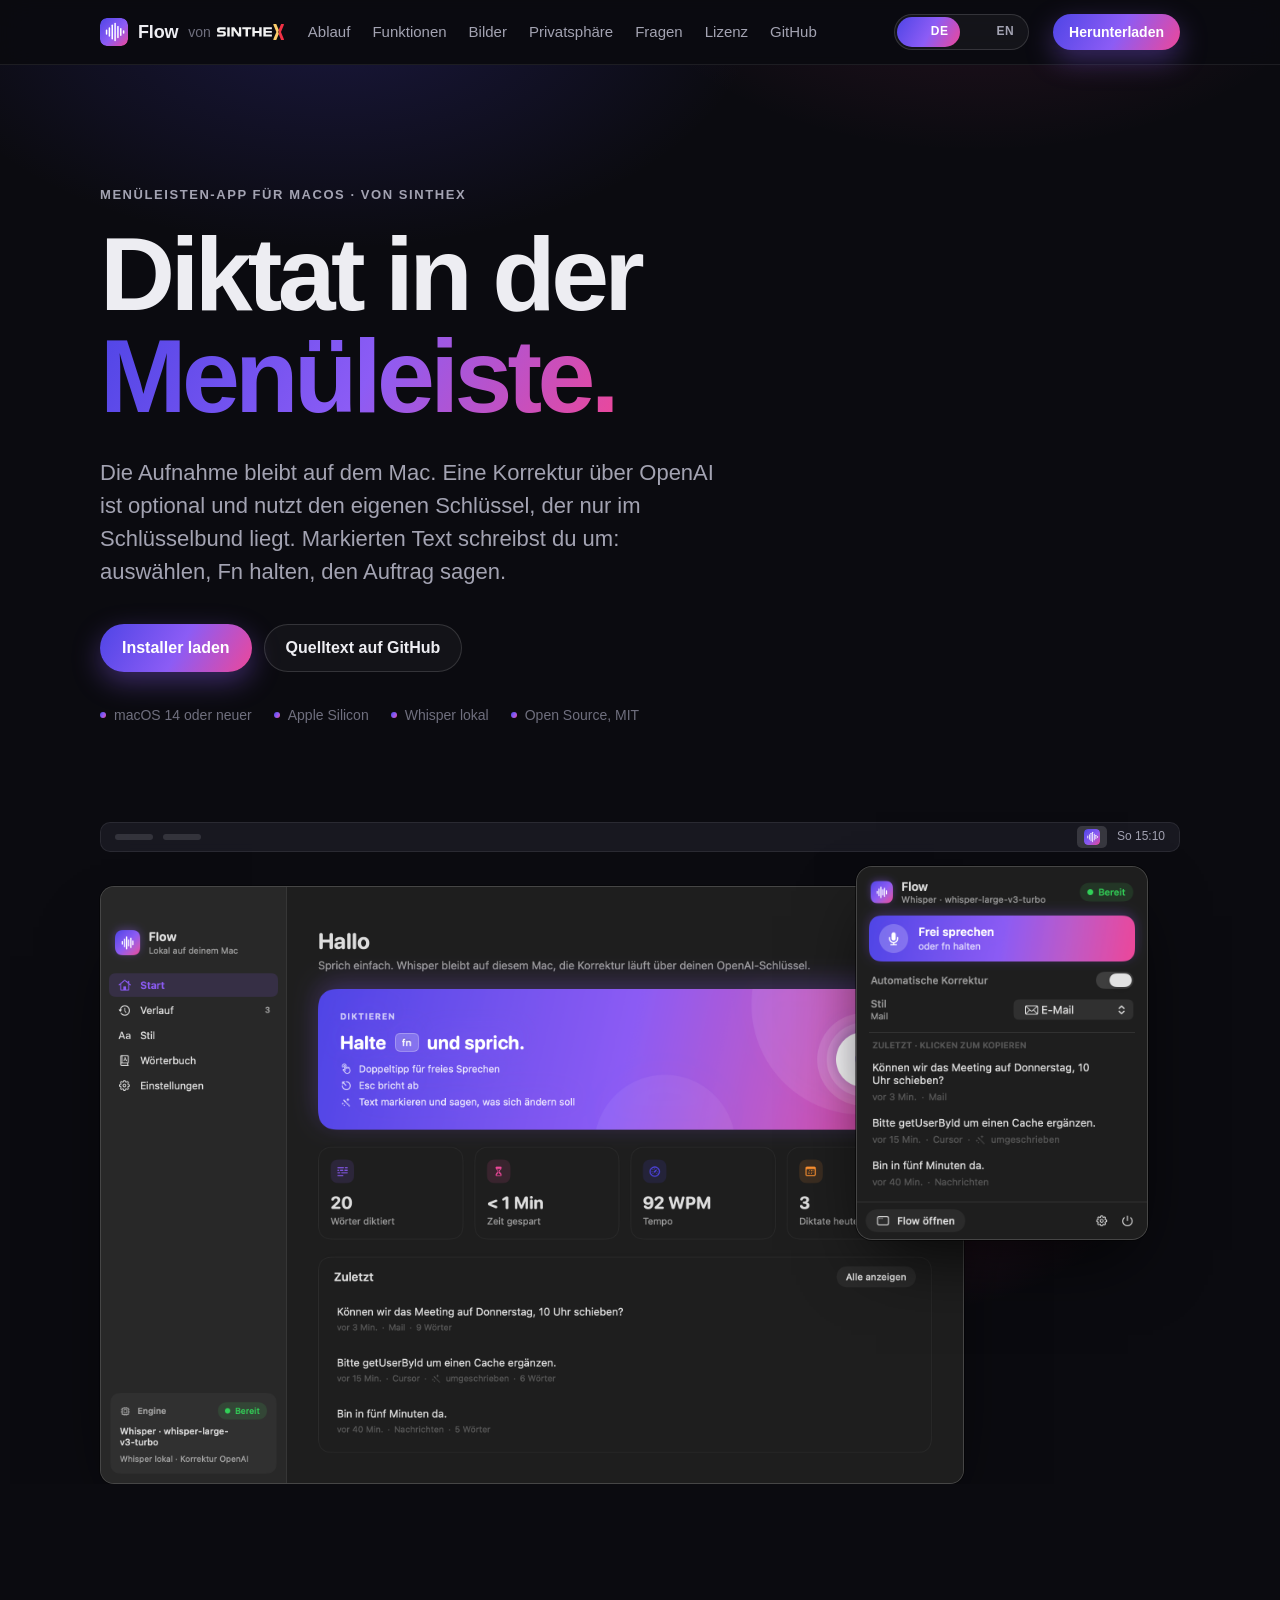
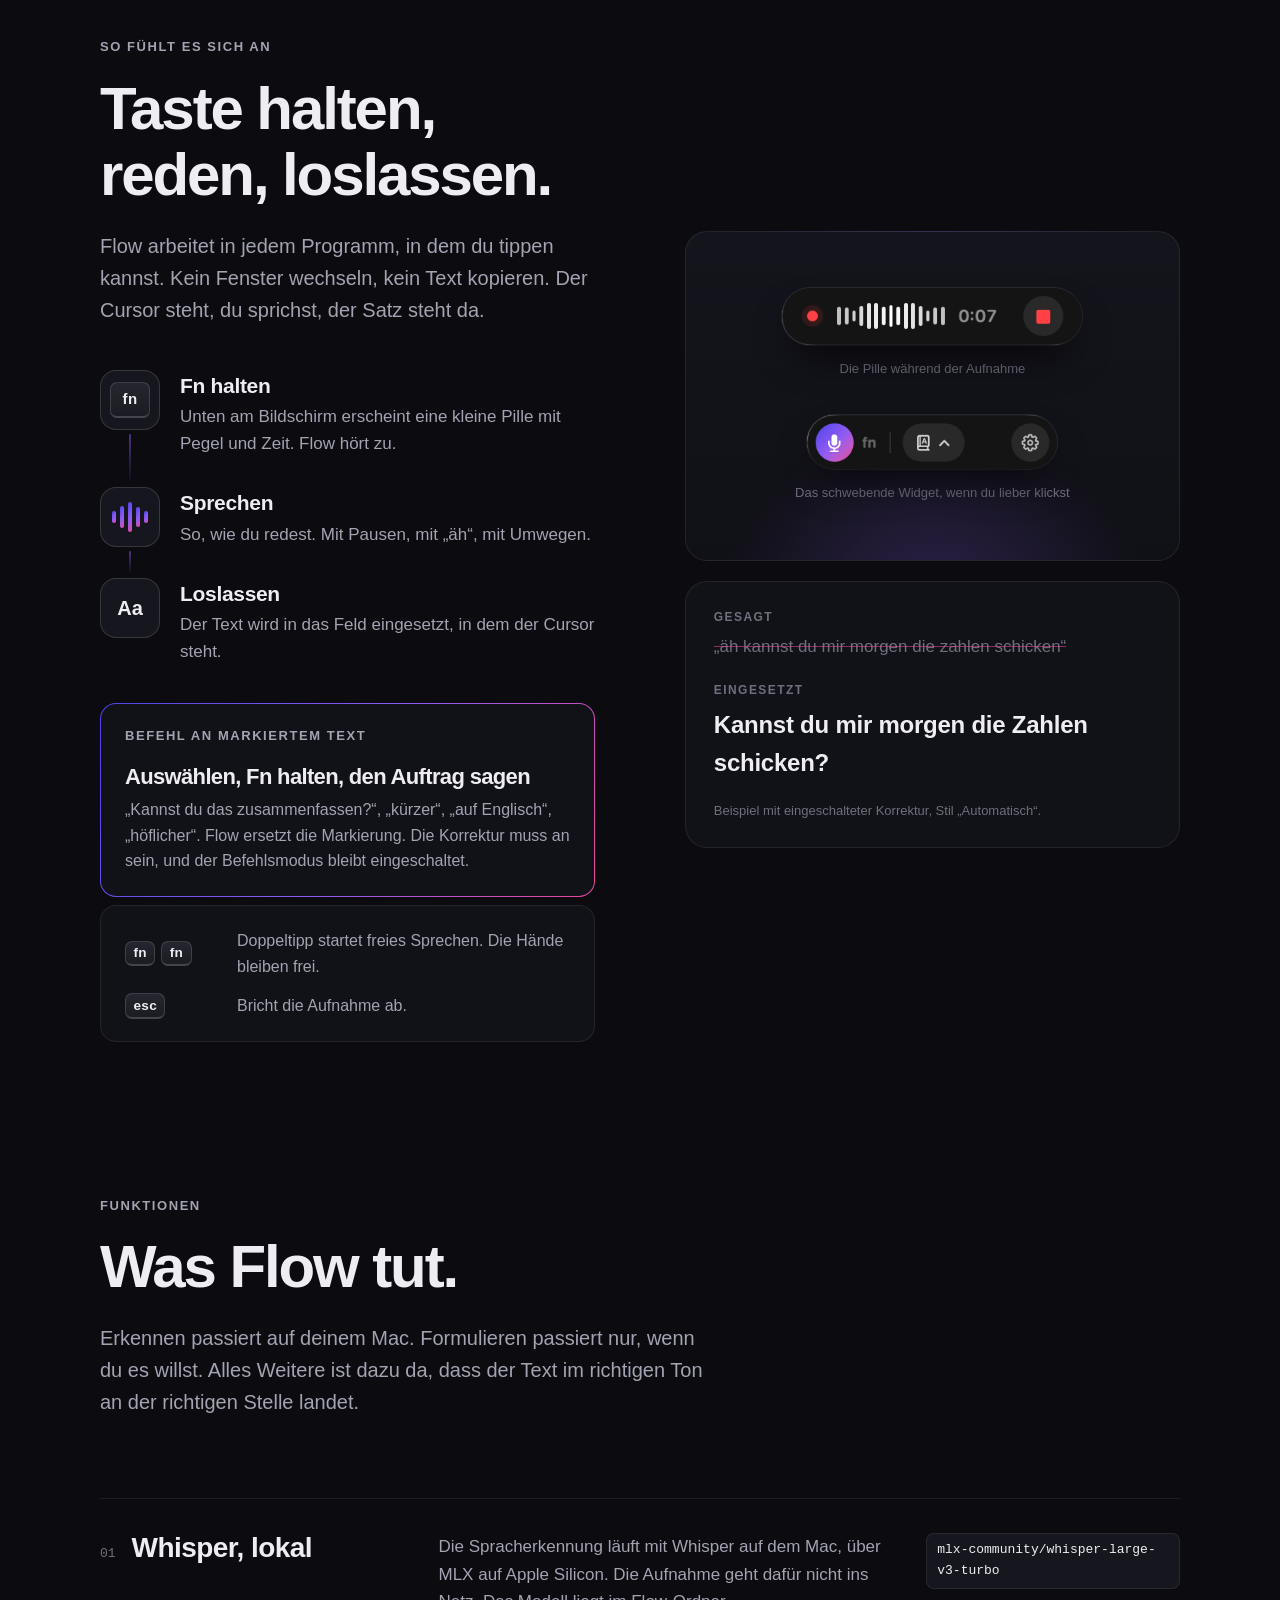
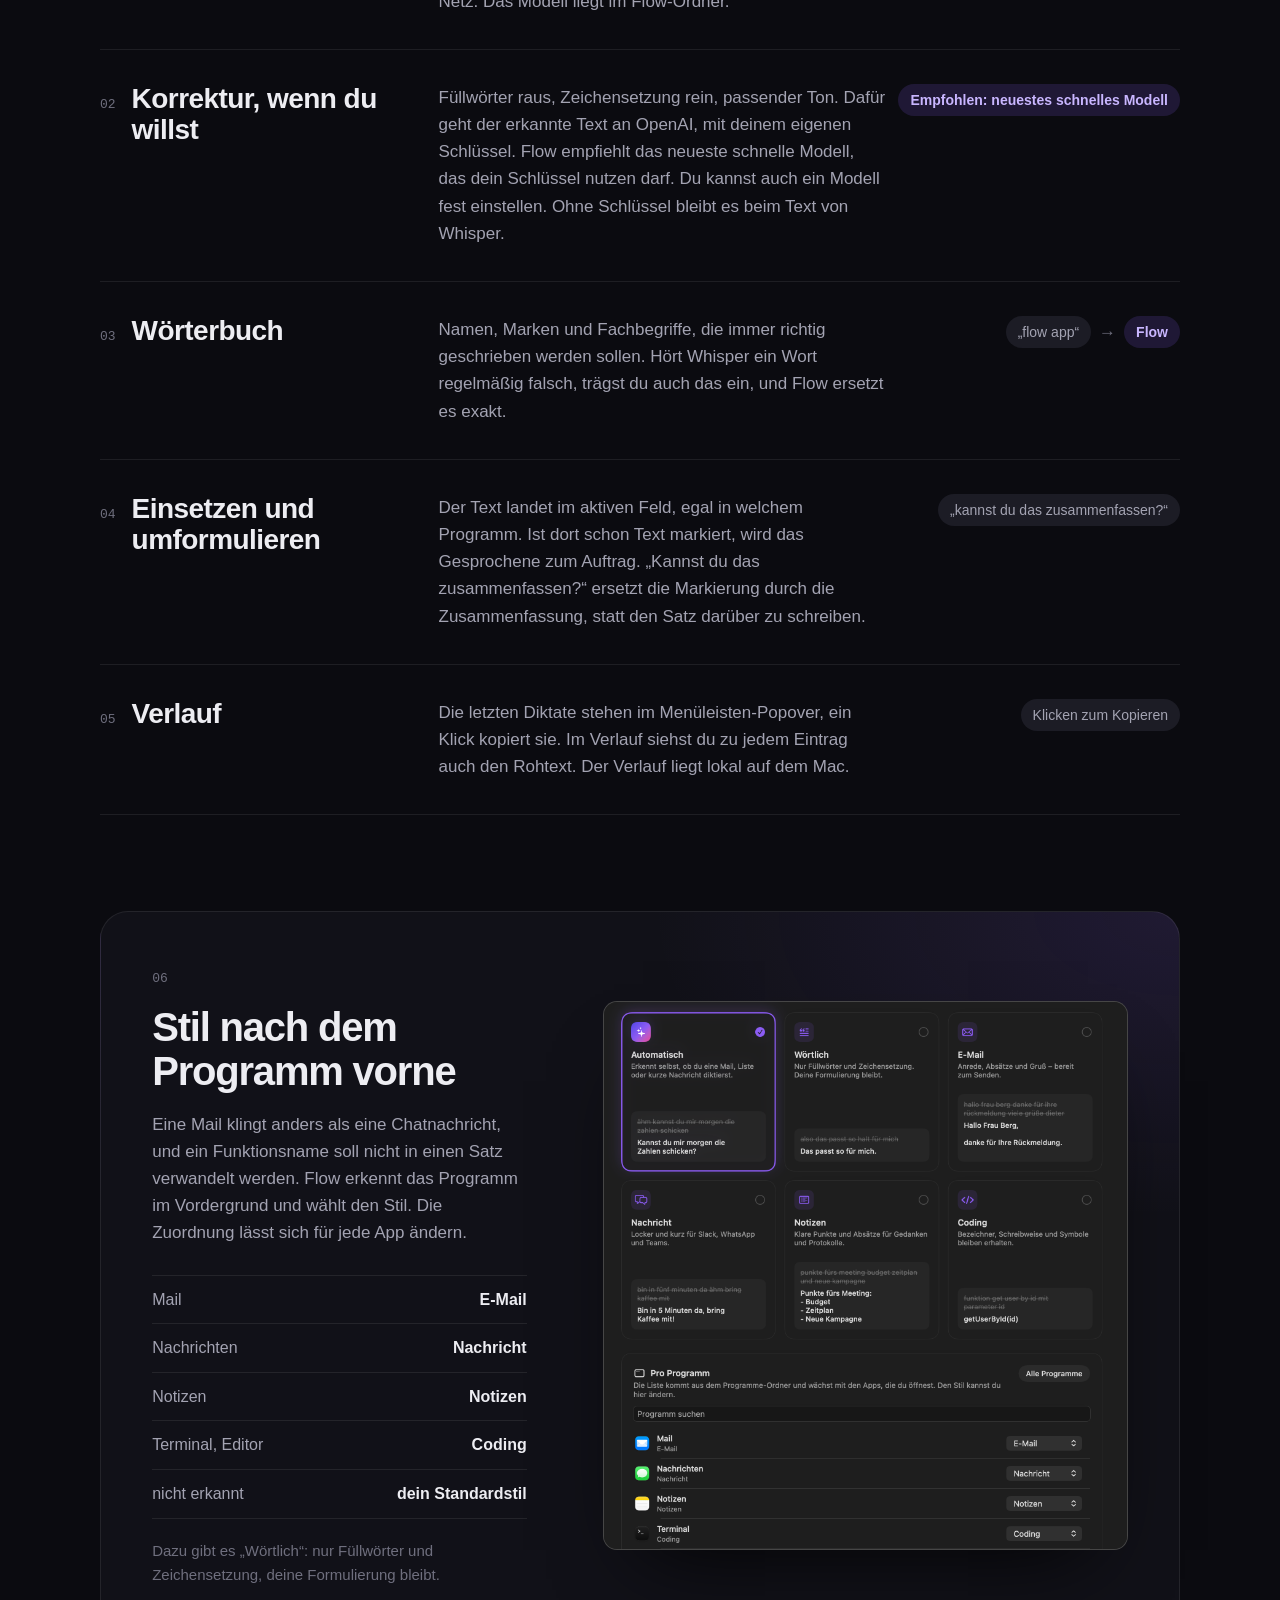
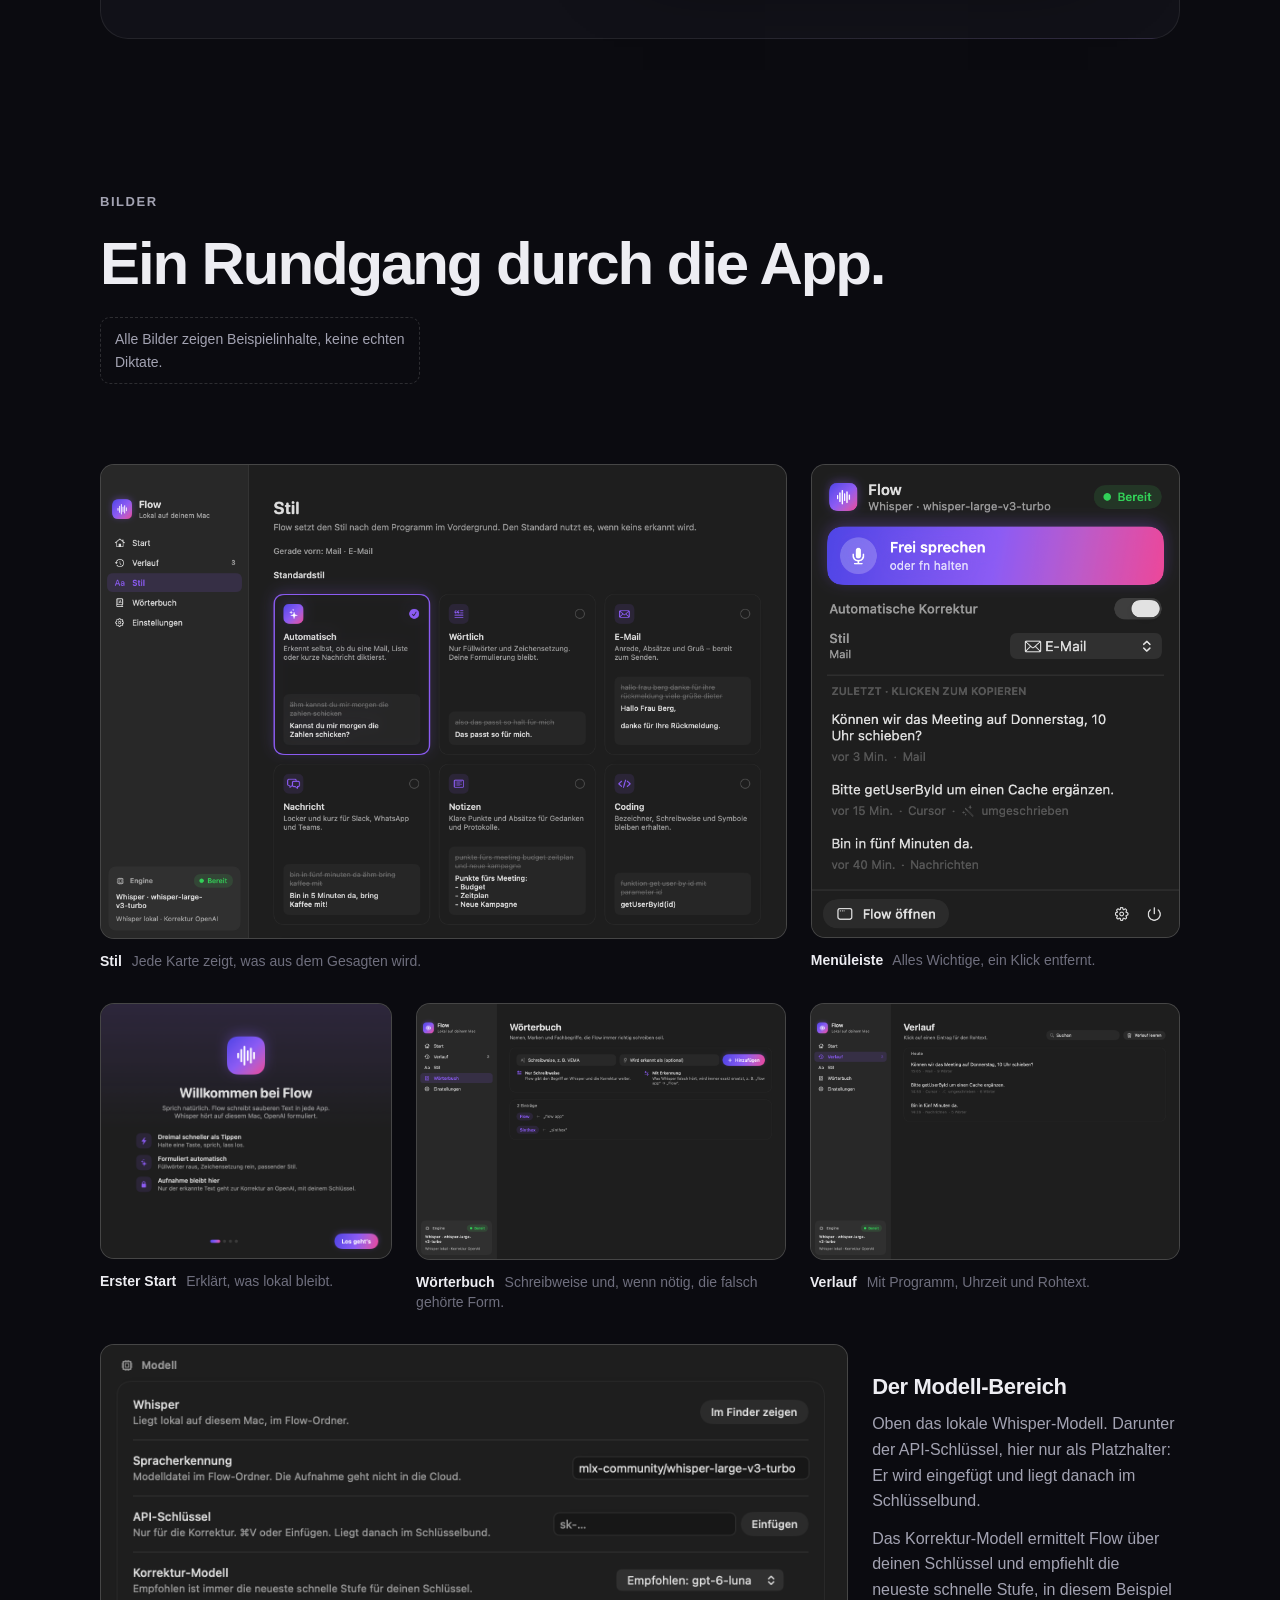
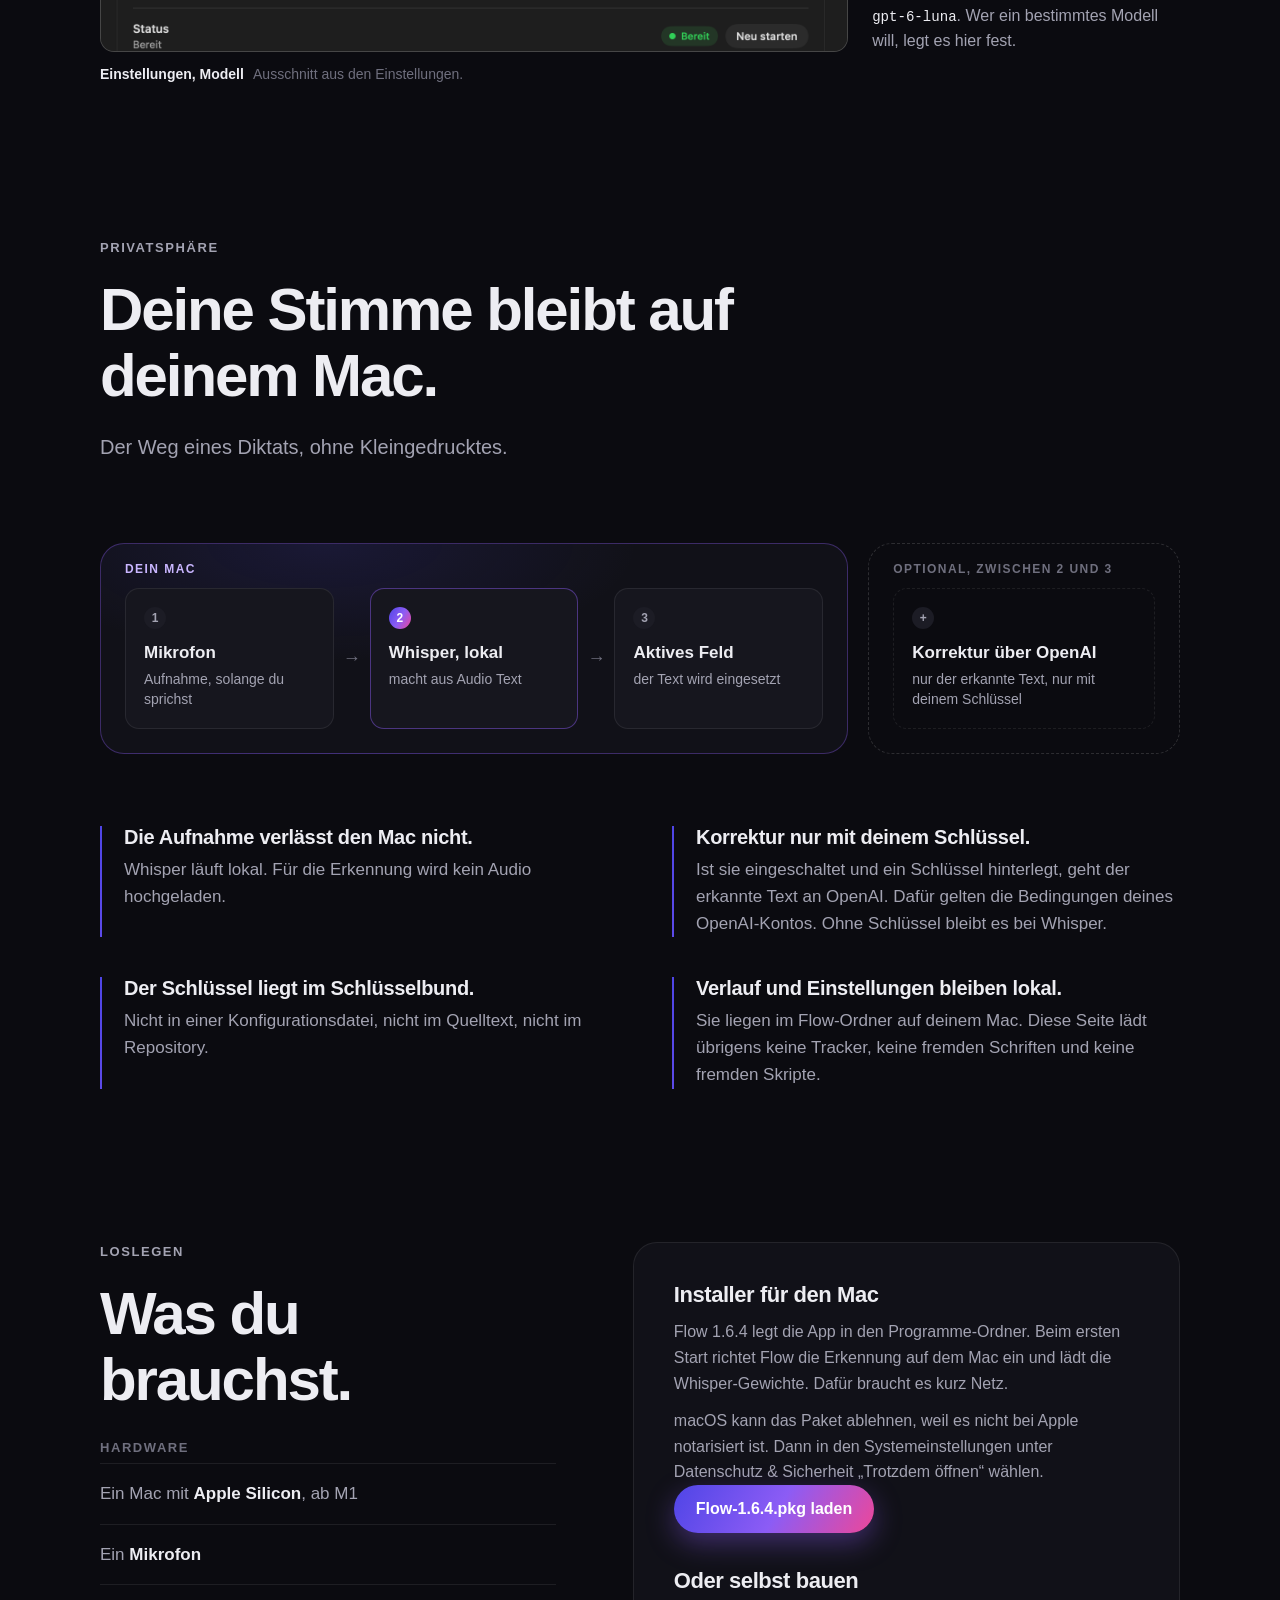
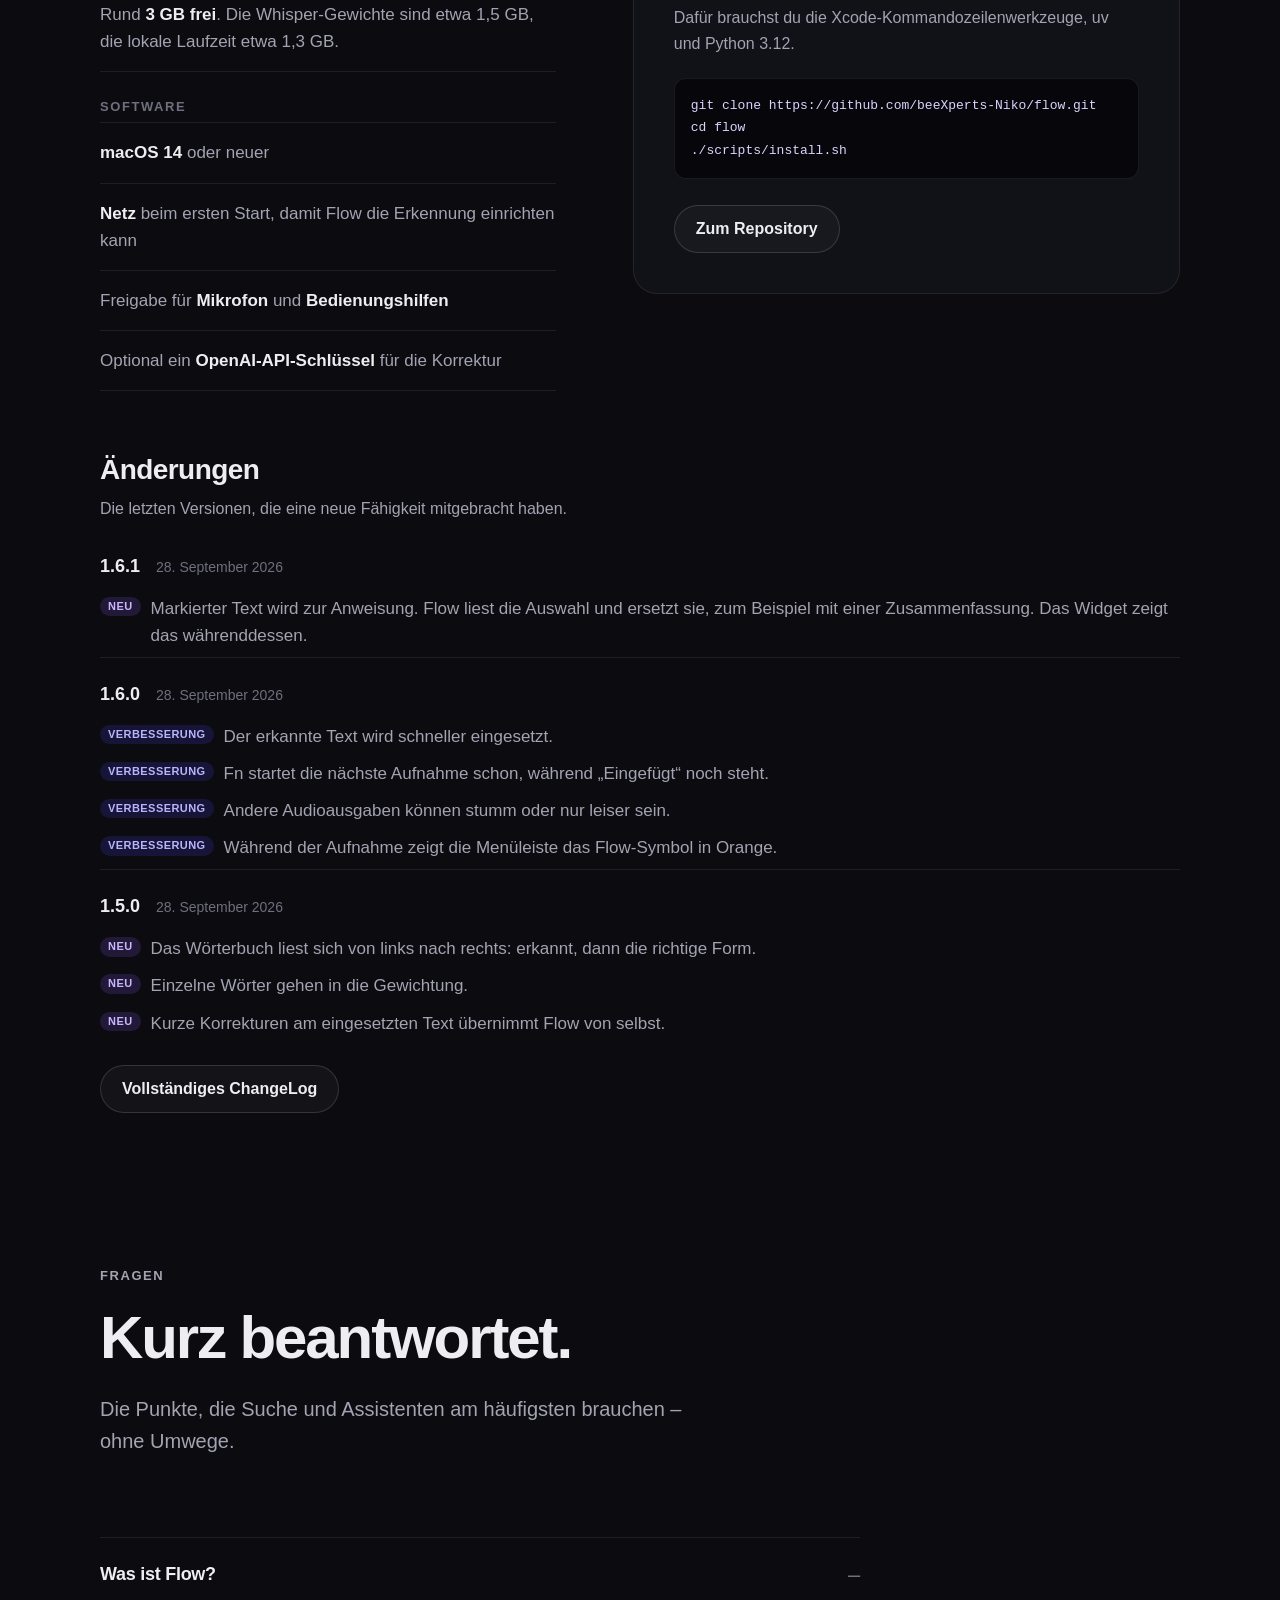
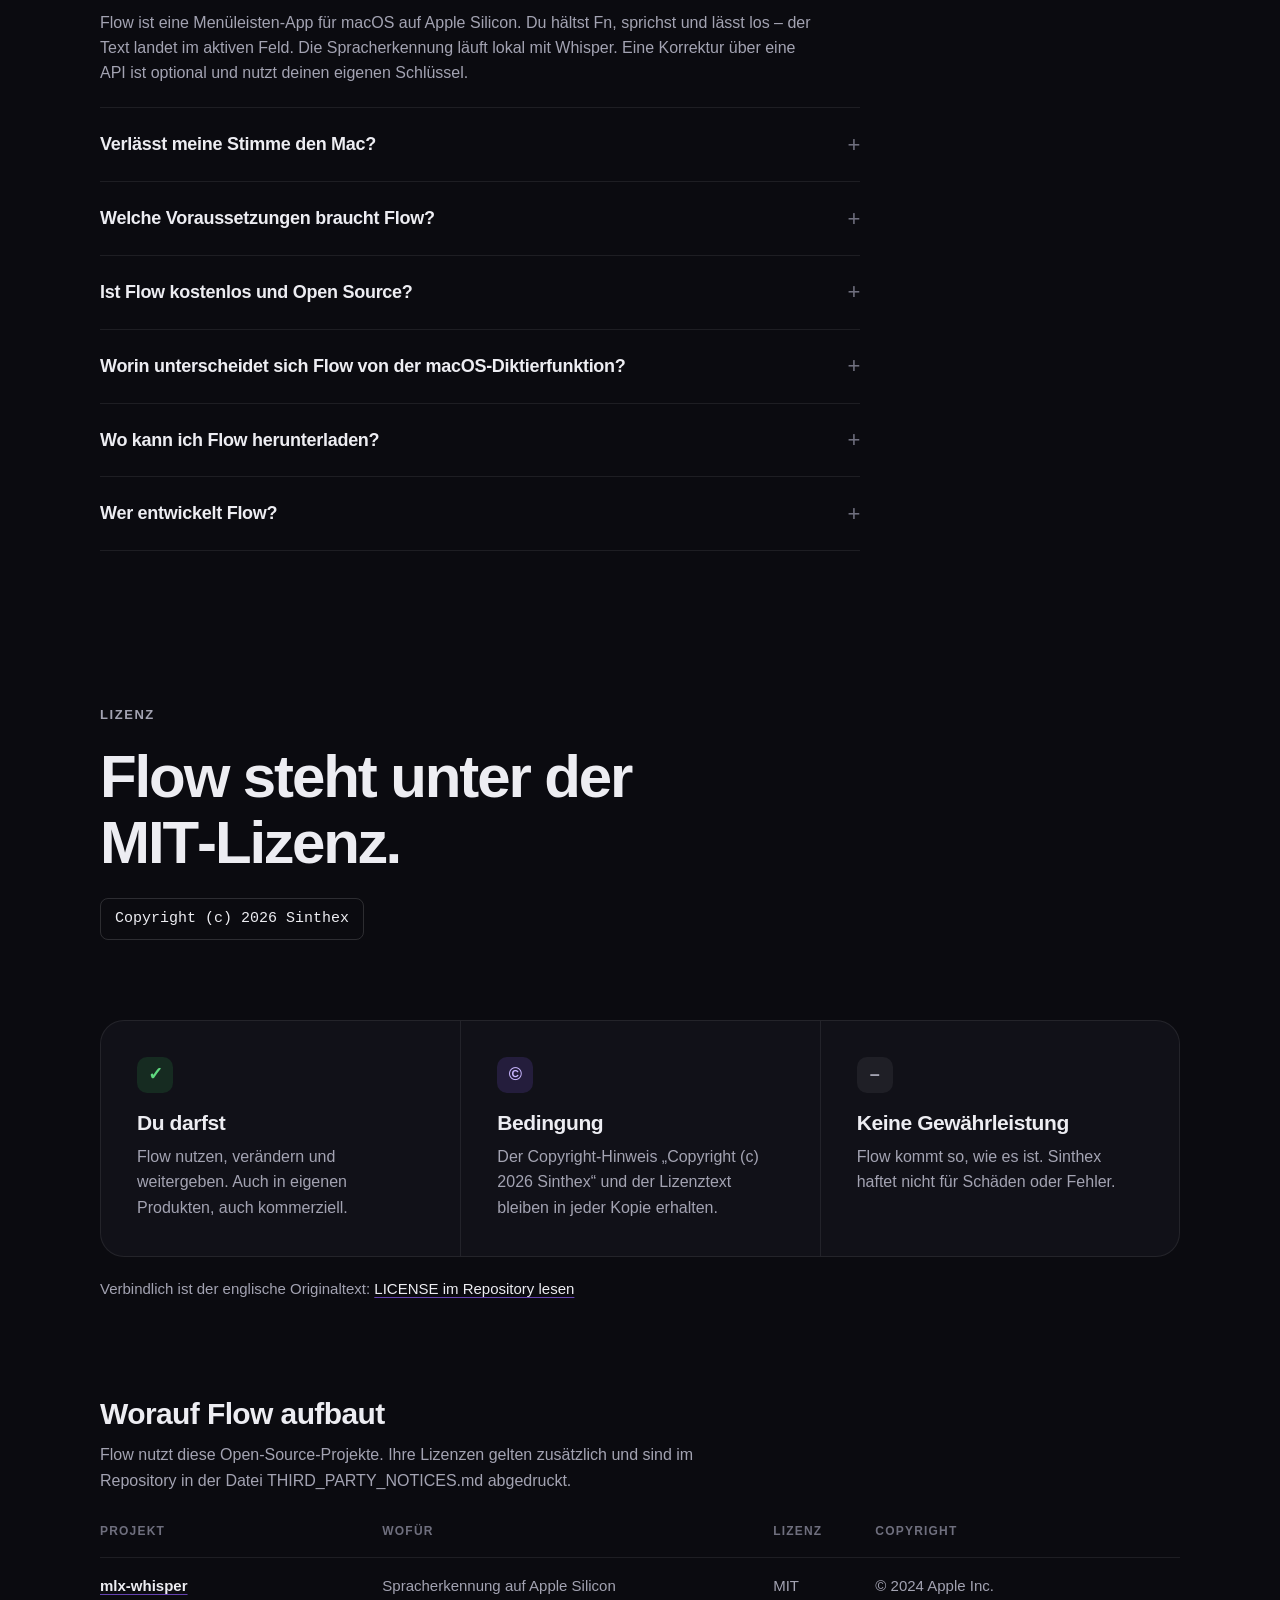
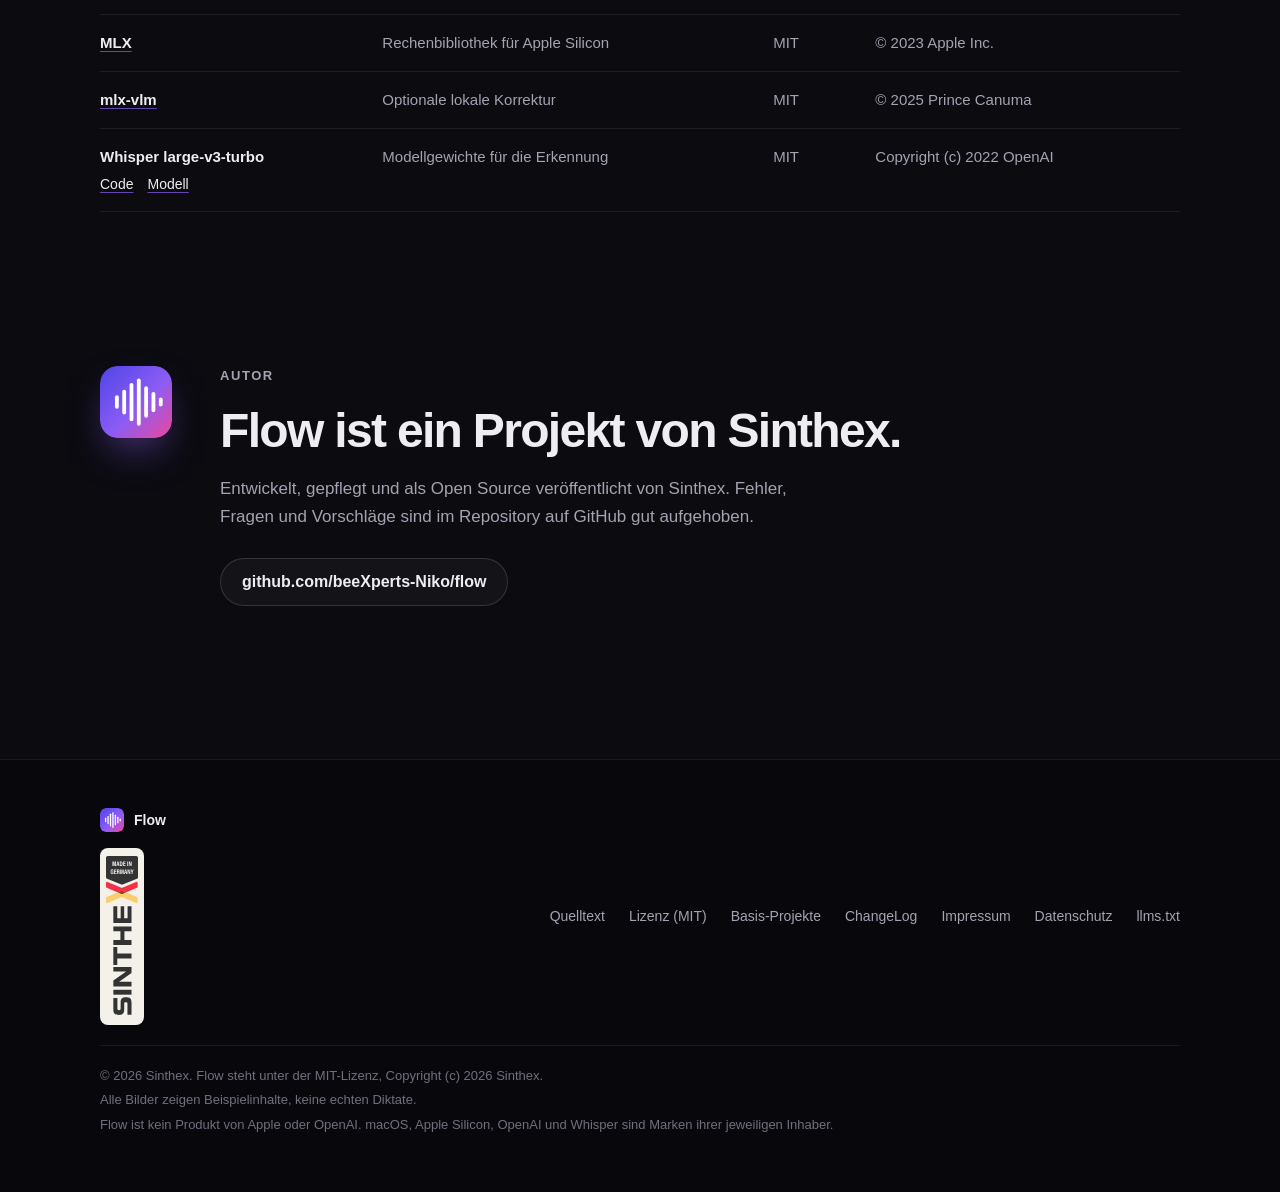
==== commit 7cf9f27a: "Baue Diktat, Korrektur und Befehle an markiertem Text aus. Flow folgt der Systemsprache, lernt kurze" ====
--- a/site/index.html
+++ b/site/index.html
@@ -1,38 +1,272 @@
 <!doctype html>
-<html lang="de">
+<html lang="de" data-page="home">
 <head>
   <meta charset="utf-8">
   <meta name="viewport" content="width=device-width, initial-scale=1">
   <title>Flow – Diktat in der Menüleiste · von Sinthex</title>
   <meta name="description" content="Flow ist eine Diktier-App für die Menüleiste auf dem Mac. Die Aufnahme bleibt auf dem Mac, Whisper läuft lokal. Eine Korrektur über OpenAI ist optional und nutzt den eigenen Schlüssel. Von Sinthex, MIT-Lizenz.">
   <meta name="author" content="Sinthex">
+  <meta name="creator" content="Sinthex">
+  <meta name="publisher" content="Sinthex Holding UG (haftungsbeschränkt)">
+  <meta name="robots" content="index, follow, max-image-preview:large, max-snippet:-1, max-video-preview:-1">
+  <meta name="googlebot" content="index, follow">
+  <meta name="application-name" content="Flow">
+  <meta name="apple-mobile-web-app-title" content="Flow">
   <meta name="color-scheme" content="dark">
   <meta name="theme-color" content="#0b0b10">
+  <meta name="geo.region" content="DE-RP">
+  <meta name="geo.placename" content="Kircheib">
+  <meta name="ICBM" content="50.6833, 7.4667">
+  <link rel="canonical" href="https://sinthex.de/flow/">
+  <link rel="alternate" hreflang="de" href="https://sinthex.de/flow/?lang=de">
+  <link rel="alternate" hreflang="en" href="https://sinthex.de/flow/?lang=en">
+  <link rel="alternate" hreflang="x-default" href="https://sinthex.de/flow/">
+  <link rel="alternate" type="text/markdown" href="https://sinthex.de/flow/index.md" title="Flow (Markdown)">
+  <link rel="describedby" href="https://sinthex.de/flow/llms.txt" title="llms.txt">
+  <link rel="sitemap" type="application/xml" href="https://sinthex.de/flow/sitemap.xml">
+  <meta property="og:site_name" content="Flow by Sinthex">
+  <meta property="og:locale" content="de_DE">
+  <meta property="og:locale:alternate" content="en_US">
   <meta property="og:title" content="Flow – Diktat in der Menüleiste">
   <meta property="og:description" content="Fn halten, sprechen, loslassen. Whisper lokal auf Apple Silicon, Korrektur optional mit eigenem Schlüssel. Von Sinthex.">
   <meta property="og:type" content="website">
+  <meta property="og:url" content="https://sinthex.de/flow/">
+  <meta property="og:image" content="https://sinthex.de/flow/assets/start.png">
+  <meta property="og:image:type" content="image/png">
+  <meta property="og:image:width" content="2200">
+  <meta property="og:image:height" content="1520">
+  <meta property="og:image:alt" content="Startfenster von Flow auf dem Mac">
+  <meta name="twitter:card" content="summary_large_image">
+  <meta name="twitter:title" content="Flow – Diktat in der Menüleiste">
+  <meta name="twitter:description" content="Fn halten, sprechen, loslassen. Whisper lokal auf Apple Silicon. Von Sinthex, MIT.">
+  <meta name="twitter:image" content="https://sinthex.de/flow/assets/start.png">
+  <meta name="twitter:image:alt" content="Startfenster von Flow auf dem Mac">
   <link rel="icon" href="favicon.svg" type="image/svg+xml">
-  <link rel="stylesheet" href="styles.css?v=2">
+  <link rel="stylesheet" href="styles.css?v=12">
+  <script src="i18n.js?v=18" defer></script>
   <script src="script.js" defer></script>
+  <script type="application/ld+json">
+  {
+    "@context": "https://schema.org",
+    "@graph": [
+      {
+        "@type": "Organization",
+        "@id": "https://sinthex.de/#organization",
+        "name": "Sinthex",
+        "legalName": "Sinthex Holding UG (haftungsbeschränkt)",
+        "url": "https://sinthex.de/",
+        "email": "hi@sinthex.de",
+        "logo": {
+          "@type": "ImageObject",
+          "url": "https://sinthex.de/flow/assets/sinthex-logo.svg"
+        },
+        "address": {
+          "@type": "PostalAddress",
+          "streetAddress": "Limbacher Str. 15",
+          "addressLocality": "Kircheib",
+          "postalCode": "57635",
+          "addressRegion": "Rheinland-Pfalz",
+          "addressCountry": "DE"
+        },
+        "vatID": "DE322077566",
+        "foundingLocation": {
+          "@type": "Place",
+          "address": {
+            "@type": "PostalAddress",
+            "addressLocality": "Kircheib",
+            "addressCountry": "DE"
+          }
+        }
+      },
+      {
+        "@type": "WebSite",
+        "@id": "https://sinthex.de/flow/#website",
+        "url": "https://sinthex.de/flow/",
+        "name": "Flow",
+        "description": "Diktat in der Menüleiste für macOS. Whisper lokal, Korrektur optional.",
+        "inLanguage": ["de", "en"],
+        "publisher": { "@id": "https://sinthex.de/#organization" },
+        "about": { "@id": "https://sinthex.de/flow/#software" }
+      },
+      {
+        "@type": "WebPage",
+        "@id": "https://sinthex.de/flow/#webpage",
+        "url": "https://sinthex.de/flow/",
+        "name": "Flow – Diktat in der Menüleiste",
+        "isPartOf": { "@id": "https://sinthex.de/flow/#website" },
+        "about": { "@id": "https://sinthex.de/flow/#software" },
+        "primaryImageOfPage": {
+          "@type": "ImageObject",
+          "url": "https://sinthex.de/flow/assets/start.png",
+          "width": 2200,
+          "height": 1520
+        },
+        "inLanguage": "de",
+        "dateModified": "2026-09-28",
+        "speakable": {
+          "@type": "SpeakableSpecification",
+          "cssSelector": ["#hero-title", ".hero-lead", "#faq"]
+        }
+      },
+      {
+        "@type": ["SoftwareApplication", "DesktopApplication"],
+        "@id": "https://sinthex.de/flow/#software",
+        "name": "Flow",
+        "alternateName": ["Flow Dictation", "Flow by Sinthex", "Sinthex Flow"],
+        "applicationCategory": "UtilitiesApplication",
+        "applicationSubCategory": "Dictation",
+        "operatingSystem": "macOS 14 or later (Apple Silicon)",
+        "softwareVersion": "1.6.4",
+        "softwareRequirements": "Apple Silicon Mac, macOS 14+, microphone, Accessibility permission",
+        "downloadUrl": "https://sinthex.de/flow/Flow-1.6.4.pkg",
+        "installUrl": "https://sinthex.de/flow/Flow-1.6.4.pkg",
+        "url": "https://sinthex.de/flow/",
+        "image": "https://sinthex.de/flow/assets/start.png",
+        "screenshot": [
+          "https://sinthex.de/flow/assets/start.png",
+          "https://sinthex.de/flow/assets/menueleiste.png",
+          "https://sinthex.de/flow/assets/stil.png"
+        ],
+        "description": "Menu-bar dictation for Mac. Local Whisper speech recognition on Apple Silicon. Optional text correction with your own API key. Open source (MIT).",
+        "inLanguage": ["de", "en"],
+        "author": { "@id": "https://sinthex.de/#organization" },
+        "publisher": { "@id": "https://sinthex.de/#organization" },
+        "creator": { "@id": "https://sinthex.de/#organization" },
+        "license": "https://github.com/beeXperts-Niko/flow/blob/main/LICENSE",
+        "codeRepository": "https://github.com/beeXperts-Niko/flow",
+        "isAccessibleForFree": true,
+        "offers": {
+          "@type": "Offer",
+          "price": "0",
+          "priceCurrency": "EUR",
+          "availability": "https://schema.org/InStock",
+          "url": "https://sinthex.de/flow/Flow-1.6.4.pkg"
+        },
+        "featureList": [
+          "Local Whisper speech recognition via MLX",
+          "Optional OpenAI or OpenAI-compatible correction with user-owned API key",
+          "Inserts text into the active field in any app",
+          "Per-app writing styles",
+          "Custom dictionary",
+          "Local history",
+          "European UI languages"
+        ],
+        "keywords": "dictation, macOS, menu bar, Whisper, Apple Silicon, local AI, speech to text, Sinthex, open source, MIT"
+      },
+      {
+        "@type": "BreadcrumbList",
+        "@id": "https://sinthex.de/flow/#breadcrumb",
+        "itemListElement": [
+          {
+            "@type": "ListItem",
+            "position": 1,
+            "name": "Sinthex",
+            "item": "https://sinthex.de/"
+          },
+          {
+            "@type": "ListItem",
+            "position": 2,
+            "name": "Flow",
+            "item": "https://sinthex.de/flow/"
+          }
+        ]
+      },
+      {
+        "@type": "FAQPage",
+        "@id": "https://sinthex.de/flow/#faq",
+        "mainEntity": [
+          {
+            "@type": "Question",
+            "name": "Was ist Flow?",
+            "acceptedAnswer": {
+              "@type": "Answer",
+              "text": "Flow ist eine Menüleisten-App für macOS auf Apple Silicon. Du hältst Fn, sprichst und lässt los – der Text landet im aktiven Feld. Die Spracherkennung läuft lokal mit Whisper. Eine Korrektur über eine API ist optional und nutzt deinen eigenen Schlüssel."
+            }
+          },
+          {
+            "@type": "Question",
+            "name": "Verlässt meine Stimme den Mac?",
+            "acceptedAnswer": {
+              "@type": "Answer",
+              "text": "Für die Erkennung nicht. Whisper läuft lokal; Audio wird dafür nicht hochgeladen. Nur wenn die optionale Korrektur eingeschaltet ist und ein Schlüssel hinterlegt ist, geht der erkannte Text – nicht das Audio – an OpenAI oder eine von dir gewählte kompatible API."
+            }
+          },
+          {
+            "@type": "Question",
+            "name": "Welche Voraussetzungen braucht Flow?",
+            "acceptedAnswer": {
+              "@type": "Answer",
+              "text": "Einen Mac mit Apple Silicon ab M1, macOS 14 oder neuer, Mikrofon, Freigaben für Mikrofon und Bedienungshilfen sowie rund 3 GB freien Speicher. Beim ersten Start braucht Flow kurz Netz, um die Erkennung einzurichten und die Whisper-Gewichte zu laden. Ein API-Schlüssel ist nur für die optionale Korrektur nötig."
+            }
+          },
+          {
+            "@type": "Question",
+            "name": "Ist Flow kostenlos und Open Source?",
+            "acceptedAnswer": {
+              "@type": "Answer",
+              "text": "Ja. Flow steht unter der MIT-Lizenz, Copyright (c) 2026 Sinthex. Die App und der Quelltext sind frei nutzbar. Für die optionale Korrektur können Kosten bei deinem eigenen API-Konto entstehen."
+            }
+          },
+          {
+            "@type": "Question",
+            "name": "Worin unterscheidet sich Flow von der macOS-Diktierfunktion?",
+            "acceptedAnswer": {
+              "@type": "Answer",
+              "text": "Flow ist Open Source, erkennt Sprache lokal mit Whisper auf Apple Silicon, setzt Text über Bedienungshilfen in jedes Programm ein, kennt Stile und ein Wörterbuch und lässt optionale LLM-Korrektur über deinen eigenen Schlüssel laufen. Es ist kein Produkt von Apple oder OpenAI."
+            }
+          },
+          {
+            "@type": "Question",
+            "name": "Wo kann ich Flow herunterladen?",
+            "acceptedAnswer": {
+              "@type": "Answer",
+              "text": "Den Installer gibt es auf https://sinthex.de/flow/ als Flow-1.6.4.pkg. Der Quelltext liegt auf GitHub unter https://github.com/beeXperts-Niko/flow."
+            }
+          },
+          {
+            "@type": "Question",
+            "name": "Wer entwickelt Flow?",
+            "acceptedAnswer": {
+              "@type": "Answer",
+              "text": "Flow ist ein Projekt von Sinthex (Sinthex Holding UG (haftungsbeschränkt)) mit Sitz in Kircheib, Deutschland. Kontakt: hi@sinthex.de."
+            }
+          }
+        ]
+      }
+    ]
+  }
+  </script>
 </head>
 <body>
-  <a class="skip-link" href="#inhalt">Zum Inhalt springen</a>
+  <a class="skip-link" href="#inhalt" data-i18n="skip">Zum Inhalt springen</a>
 
   <header class="site-header">
     <div class="wrap site-header-inner">
-      <a class="brand" href="./" aria-label="Flow, zur Startseite">
+      <a class="brand" href="./" aria-label="Flow, zur Startseite" data-i18n-attr="aria-label:brand.aria">
         <img class="brand-mark" src="assets/flow-mark.svg" alt="" width="28" height="28">
         <span class="brand-name">Flow</span>
-        <span class="brand-by">von Sinthex</span>
+        <span class="brand-by"><span data-i18n="brand.by">von</span> <img class="sinthex-wordmark" src="assets/sinthex-logo.svg" alt="Sinthex" width="78" height="18"></span>
       </a>
-      <nav class="site-nav" aria-label="Hauptnavigation">
-        <a href="#so-fuehlt-es-sich-an">Ablauf</a>
-        <a href="#funktionen">Funktionen</a>
-        <a href="#bilder">Bilder</a>
-        <a href="#privatsphaere">Privatsphäre</a>
-        <a href="#lizenz">Lizenz</a>
+      <nav class="site-nav" aria-label="Hauptnavigation" data-i18n-attr="aria-label:nav.label">
+        <a href="#so-fuehlt-es-sich-an" data-i18n="nav.feel">Ablauf</a>
+        <a href="#funktionen" data-i18n="nav.features">Funktionen</a>
+        <a href="#bilder" data-i18n="nav.pictures">Bilder</a>
+        <a href="#privatsphaere" data-i18n="nav.privacy">Privatsphäre</a>
+        <a href="#fragen" data-i18n="nav.faq">Fragen</a>
+        <a href="#lizenz" data-i18n="nav.license">Lizenz</a>
+        <a href="https://github.com/beeXperts-Niko/flow">GitHub</a>
       </nav>
-      <a class="button button-small button-ghost" href="https://github.com/beeXperts-Niko/flow">GitHub</a>
+      <div class="lang" role="group" aria-label="Sprache wählen" data-i18n-attr="aria-label:lang.label">
+        <a class="lang__btn" href="?lang=de" hreflang="de" lang="de" data-set-lang="de">
+          <img src="assets/de.svg" alt="" class="lang__flag" width="16" height="11">
+          <span>DE</span>
+        </a>
+        <a class="lang__btn" href="?lang=en" hreflang="en" lang="en" data-set-lang="en">
+          <img src="assets/us.svg" alt="" class="lang__flag" width="16" height="11">
+          <span>EN</span>
+        </a>
+      </div>
+      <a class="button button-small button-primary" href="Flow-1.6.4.pkg" download="Flow-1.6.4.pkg" data-i18n="nav.install">Herunterladen</a>
     </div>
   </header>
 
@@ -42,21 +276,22 @@
     <section class="hero" aria-labelledby="hero-title">
       <div class="wrap">
         <div class="hero-copy">
-          <p class="eyebrow">Menüleisten-App für macOS · von Sinthex</p>
-          <h1 id="hero-title">Diktat in der <span class="gradient-text">Menüleiste.</span></h1>
-          <p class="hero-lead">
+          <p class="eyebrow" data-i18n="hero.eyebrow">Menüleisten-App für macOS · von Sinthex</p>
+          <h1 id="hero-title"><span data-i18n="hero.titleA">Diktat in der </span><span class="gradient-text" data-i18n="hero.titleB">Menüleiste.</span></h1>
+          <p class="hero-lead" data-i18n="hero.lead">
             Die Aufnahme bleibt auf dem Mac. Eine Korrektur über OpenAI ist optional
             und nutzt den eigenen Schlüssel, der nur im Schlüsselbund liegt.
+            Markierten Text schreibst du um: auswählen, Fn halten, den Auftrag sagen.
           </p>
           <div class="hero-actions">
-            <a class="button button-primary" href="https://github.com/beeXperts-Niko/flow">Quelltext auf GitHub</a>
-            <a class="button button-ghost" href="#lizenz">MIT-Lizenz, kurz erklärt</a>
-          </div>
-          <ul class="hero-facts" aria-label="Eckdaten">
-            <li>macOS 14 oder neuer</li>
-            <li>Apple Silicon</li>
-            <li>Whisper lokal</li>
-            <li>Open Source, MIT</li>
+            <a class="button button-primary" href="Flow-1.6.4.pkg" download="Flow-1.6.4.pkg" data-i18n="hero.download">Installer laden</a>
+            <a class="button button-ghost" href="https://github.com/beeXperts-Niko/flow" data-i18n="hero.source">Quelltext auf GitHub</a>
+          </div>
+          <ul class="hero-facts" aria-label="Eckdaten" data-i18n-attr="aria-label:hero.facts">
+            <li data-i18n="hero.fact1">macOS 14 oder neuer</li>
+            <li data-i18n="hero.fact2">Apple Silicon</li>
+            <li data-i18n="hero.fact3">Whisper lokal</li>
+            <li data-i18n="hero.fact4">Open Source, MIT</li>
           </ul>
         </div>
 
@@ -72,9 +307,11 @@
             <span class="stage-menubar-clock">So 15:10</span>
           </div>
           <img class="stage-window" src="assets/start.png" width="2200" height="1520"
-               alt="Startfenster von Flow: große Karte „Halte fn und sprich“, darunter Zähler für diktierte Wörter und die letzten Diktate.">
+               alt="Startfenster von Flow: große Karte „Halte fn und sprich“, darunter Zähler für diktierte Wörter und die letzten Diktate."
+               data-i18n-attr="alt:hero.altWindow">
           <img class="stage-popover" src="assets/menueleiste.png" width="680" height="874"
-               alt="Menüleisten-Popover von Flow mit Knopf „Frei sprechen“, Schalter für die automatische Korrektur, Stil E-Mail und den letzten Diktaten.">
+               alt="Menüleisten-Popover von Flow mit Knopf „Frei sprechen“, Schalter für die automatische Korrektur, Stil E-Mail und den letzten Diktaten."
+               data-i18n-attr="alt:hero.altPopover">
         </div>
       </div>
     </section>
@@ -83,9 +320,9 @@
     <section class="section feel" id="so-fuehlt-es-sich-an" aria-labelledby="feel-title">
       <div class="wrap feel-grid">
         <div class="feel-copy">
-          <p class="eyebrow">So fühlt es sich an</p>
-          <h2 id="feel-title">Taste halten, reden, loslassen.</h2>
-          <p class="section-lead">
+          <p class="eyebrow" data-i18n="feel.eyebrow">So fühlt es sich an</p>
+          <h2 id="feel-title" data-i18n="feel.title">Taste halten, reden, loslassen.</h2>
+          <p class="section-lead" data-i18n="feel.lead">
             Flow arbeitet in jedem Programm, in dem du tippen kannst. Kein Fenster wechseln,
             kein Text kopieren. Der Cursor steht, du sprichst, der Satz steht da.
           </p>
@@ -94,8 +331,8 @@
             <li class="step">
               <span class="step-key"><kbd>fn</kbd></span>
               <div>
-                <h3>Fn halten</h3>
-                <p>Unten am Bildschirm erscheint eine kleine Pille mit Pegel und Zeit. Flow hört zu.</p>
+                <h3 data-i18n="feel.hold">Fn halten</h3>
+                <p data-i18n="feel.holdBody">Unten am Bildschirm erscheint eine kleine Pille mit Pegel und Zeit. Flow hört zu.</p>
               </div>
             </li>
             <li class="step">
@@ -103,27 +340,33 @@
                 <span></span><span></span><span></span><span></span><span></span>
               </span>
               <div>
-                <h3>Sprechen</h3>
-                <p>So, wie du redest. Mit Pausen, mit „äh“, mit Umwegen.</p>
+                <h3 data-i18n="feel.speak">Sprechen</h3>
+                <p data-i18n="feel.speakBody">So, wie du redest. Mit Pausen, mit „äh“, mit Umwegen.</p>
               </div>
             </li>
             <li class="step">
               <span class="step-key step-key-text" aria-hidden="true">Aa</span>
               <div>
-                <h3>Loslassen</h3>
-                <p>Der Text wird in das Feld eingesetzt, in dem der Cursor steht.</p>
+                <h3 data-i18n="feel.release">Loslassen</h3>
+                <p data-i18n="feel.releaseBody">Der Text wird in das Feld eingesetzt, in dem der Cursor steht.</p>
               </div>
             </li>
           </ol>
+
+          <aside class="command-card">
+            <p class="eyebrow" data-i18n="feel.commandEyebrow">Befehl an markiertem Text</p>
+            <h3 data-i18n="feel.commandTitle">Auswählen, Fn halten, den Auftrag sagen</h3>
+            <p data-i18n="feel.commandBody">„Kannst du das zusammenfassen?“, „kürzer“, „auf Englisch“, „höflicher“. Flow ersetzt die Markierung. Die Korrektur muss an sein, und der Befehlsmodus bleibt eingeschaltet.</p>
+          </aside>
 
           <dl class="shortcuts">
             <div>
               <dt><kbd>fn</kbd> <kbd>fn</kbd></dt>
-              <dd>Doppeltipp startet freies Sprechen. Die Hände bleiben frei.</dd>
+              <dd data-i18n="feel.double">Doppeltipp startet freies Sprechen. Die Hände bleiben frei.</dd>
             </div>
             <div>
               <dt><kbd>esc</kbd></dt>
-              <dd>Bricht die Aufnahme ab.</dd>
+              <dd data-i18n="feel.esc">Bricht die Aufnahme ab.</dd>
             </div>
           </dl>
         </div>
@@ -133,25 +376,27 @@
             <figure class="desk-item">
               <div class="pill-frame pill-frame-recording">
                 <img class="pill-img" src="assets/aufnahme-pille.png" width="1280" height="240" loading="lazy" decoding="async"
-                     alt="Aufnahme-Pille von Flow: roter Punkt, Wellenform, Zeit 0:07 und Stopp-Knopf.">
+                     alt="Aufnahme-Pille von Flow: roter Punkt, Wellenform, Zeit 0:07 und Stopp-Knopf."
+                     data-i18n-attr="alt:feel.altPill">
               </div>
-              <figcaption>Die Pille während der Aufnahme</figcaption>
+              <figcaption data-i18n="feel.pillCap">Die Pille während der Aufnahme</figcaption>
             </figure>
             <figure class="desk-item">
               <div class="pill-frame pill-frame-widget">
                 <img class="pill-img" src="assets/widget.png" width="456" height="144" loading="lazy" decoding="async"
-                     alt="Schwebendes Widget von Flow mit Mikrofon-Knopf, fn-Hinweis, Wörterbuch und Einstellungen.">
+                     alt="Schwebendes Widget von Flow mit Mikrofon-Knopf, fn-Hinweis, Wörterbuch und Einstellungen."
+                     data-i18n-attr="alt:feel.altWidget">
               </div>
-              <figcaption>Das schwebende Widget, wenn du lieber klickst</figcaption>
+              <figcaption data-i18n="feel.widgetCap">Das schwebende Widget, wenn du lieber klickst</figcaption>
             </figure>
           </div>
 
-          <div class="transform" aria-label="Beispiel für eine Korrektur">
-            <p class="transform-label">Gesagt</p>
+          <div class="transform" aria-label="Beispiel für eine Korrektur" data-i18n-attr="aria-label:feel.transform">
+            <p class="transform-label" data-i18n="feel.said">Gesagt</p>
             <p class="transform-raw">„äh kannst du mir morgen die zahlen schicken“</p>
-            <p class="transform-label">Eingesetzt</p>
+            <p class="transform-label" data-i18n="feel.pasted">Eingesetzt</p>
             <p class="transform-clean">Kannst du mir morgen die Zahlen schicken?</p>
-            <p class="transform-note">Beispiel mit eingeschalteter Korrektur, Stil „Automatisch“.</p>
+            <p class="transform-note" data-i18n="feel.note">Beispiel mit eingeschalteter Korrektur, Stil „Automatisch“.</p>
           </div>
         </div>
       </div>
@@ -161,9 +406,9 @@
     <section class="section features" id="funktionen" aria-labelledby="features-title">
       <div class="wrap">
         <header class="section-head">
-          <p class="eyebrow">Funktionen</p>
-          <h2 id="features-title">Was Flow tut.</h2>
-          <p class="section-lead">
+          <p class="eyebrow" data-i18n="feat.eyebrow">Funktionen</p>
+          <h2 id="features-title" data-i18n="feat.title">Was Flow tut.</h2>
+          <p class="section-lead" data-i18n="feat.lead">
             Erkennen passiert auf deinem Mac. Formulieren passiert nur, wenn du es willst.
             Alles Weitere ist dazu da, dass der Text im richtigen Ton an der richtigen Stelle landet.
           </p>
@@ -173,9 +418,9 @@
           <article class="spec-row">
             <div class="spec-title">
               <span class="spec-index">01</span>
-              <h3>Whisper, lokal</h3>
+              <h3 data-i18n="feat.whisper">Whisper, lokal</h3>
             </div>
-            <p class="spec-body">
+            <p class="spec-body" data-i18n="feat.whisperBody">
               Die Spracherkennung läuft mit Whisper auf dem Mac, über MLX auf Apple Silicon.
               Die Aufnahme geht dafür nicht ins Netz. Das Modell liegt im Flow-Ordner.
             </p>
@@ -185,23 +430,23 @@
           <article class="spec-row">
             <div class="spec-title">
               <span class="spec-index">02</span>
-              <h3>Korrektur, wenn du willst</h3>
+              <h3 data-i18n="feat.correct">Korrektur, wenn du willst</h3>
             </div>
-            <p class="spec-body">
+            <p class="spec-body" data-i18n="feat.correctBody">
               Füllwörter raus, Zeichensetzung rein, passender Ton. Dafür geht der erkannte Text
               an OpenAI, mit deinem eigenen Schlüssel. Flow empfiehlt das neueste schnelle Modell,
               das dein Schlüssel nutzen darf. Du kannst auch ein Modell fest einstellen.
               Ohne Schlüssel bleibt es beim Text von Whisper.
             </p>
-            <p class="spec-detail"><span class="chip">Empfohlen: neuestes schnelles Modell</span></p>
+            <p class="spec-detail"><span class="chip" data-i18n="feat.correctChip">Empfohlen: neuestes schnelles Modell</span></p>
           </article>
 
           <article class="spec-row">
             <div class="spec-title">
               <span class="spec-index">03</span>
-              <h3>Wörterbuch</h3>
+              <h3 data-i18n="feat.dict">Wörterbuch</h3>
             </div>
-            <p class="spec-body">
+            <p class="spec-body" data-i18n="feat.dictBody">
               Namen, Marken und Fachbegriffe, die immer richtig geschrieben werden sollen.
               Hört Whisper ein Wort regelmäßig falsch, trägst du auch das ein, und Flow ersetzt es exakt.
             </p>
@@ -211,50 +456,53 @@
           <article class="spec-row">
             <div class="spec-title">
               <span class="spec-index">04</span>
-              <h3>Einsetzen und umformulieren</h3>
+              <h3 data-i18n="feat.paste">Einsetzen und umformulieren</h3>
             </div>
-            <p class="spec-body">
+            <p class="spec-body" data-i18n="feat.pasteBody">
               Der Text landet im aktiven Feld, egal in welchem Programm. Ist dort schon Text markiert,
-              wird das Gesprochene zur Anweisung: Markieren, Fn halten, sagen, was sich ändern soll.
+              wird das Gesprochene zum Auftrag. „Kannst du das zusammenfassen?“ ersetzt die Markierung
+              durch die Zusammenfassung, statt den Satz darüber zu schreiben.
             </p>
-            <p class="spec-detail"><span class="chip chip-soft">„mach das kürzer“</span></p>
+            <p class="spec-detail"><span class="chip chip-soft" data-i18n="feat.pasteChip">„kannst du das zusammenfassen?“</span></p>
           </article>
 
           <article class="spec-row">
             <div class="spec-title">
               <span class="spec-index">05</span>
-              <h3>Verlauf</h3>
+              <h3 data-i18n="feat.history">Verlauf</h3>
             </div>
-            <p class="spec-body">
+            <p class="spec-body" data-i18n="feat.historyBody">
               Die letzten Diktate stehen im Menüleisten-Popover, ein Klick kopiert sie.
               Im Verlauf siehst du zu jedem Eintrag auch den Rohtext. Der Verlauf liegt lokal auf dem Mac.
             </p>
-            <p class="spec-detail"><span class="chip chip-soft">Klicken zum Kopieren</span></p>
+            <p class="spec-detail"><span class="chip chip-soft" data-i18n="feat.historyChip">Klicken zum Kopieren</span></p>
           </article>
         </div>
 
         <div class="spotlight">
           <div class="spotlight-copy">
             <span class="spec-index">06</span>
-            <h3>Stil nach dem Programm vorne</h3>
-            <p>
+            <h3 data-i18n="style.title">Stil nach dem Programm vorne</h3>
+            <p data-i18n="style.body">
               Eine Mail klingt anders als eine Chatnachricht, und ein Funktionsname soll nicht
               in einen Satz verwandelt werden. Flow erkennt das Programm im Vordergrund und wählt den Stil.
               Die Zuordnung lässt sich für jede App ändern.
             </p>
-            <ul class="style-map" aria-label="Beispiele für die Zuordnung">
-              <li><span>Mail</span><span>E-Mail</span></li>
-              <li><span>Nachrichten</span><span>Nachricht</span></li>
-              <li><span>Notizen</span><span>Notizen</span></li>
-              <li><span>Terminal, Editor</span><span>Coding</span></li>
-              <li><span>nicht erkannt</span><span>dein Standardstil</span></li>
+            <ul class="style-map" aria-label="Beispiele für die Zuordnung" data-i18n-attr="aria-label:style.map">
+              <li><span>Mail</span><span data-i18n="style.email">E-Mail</span></li>
+              <li><span data-i18n="style.messages">Nachrichten</span><span data-i18n="style.chat">Nachricht</span></li>
+              <li><span data-i18n="style.notes">Notizen</span><span data-i18n="style.notesOut">Notizen</span></li>
+              <li><span data-i18n="style.term">Terminal, Editor</span><span>Coding</span></li>
+              <li><span data-i18n="style.unknown">nicht erkannt</span><span data-i18n="style.fallback">dein Standardstil</span></li>
             </ul>
-            <p class="spotlight-note">Dazu gibt es „Wörtlich“: nur Füllwörter und Zeichensetzung, deine Formulierung bleibt.</p>
+            <p class="spotlight-note" data-i18n="style.literal">Dazu gibt es „Wörtlich“: nur Füllwörter und Zeichensetzung, deine Formulierung bleibt.</p>
           </div>
           <a class="spotlight-shot" href="assets/stil-pro-programm.png" data-lightbox
-             data-caption="Stil: sechs Standardstile und darunter die Liste pro Programm.">
+             data-caption="Stil: sechs Standardstile und darunter die Liste pro Programm."
+             data-i18n-attr="data-caption:style.caption">
             <img src="assets/stil-pro-programm.png" width="2200" height="2160" loading="lazy" decoding="async"
-                 alt="Stil-Seite von Flow mit sechs Karten (Automatisch, Wörtlich, E-Mail, Nachricht, Notizen, Coding) und der Liste pro Programm, etwa Mail auf E-Mail und Terminal auf Coding.">
+                 alt="Stil-Seite von Flow mit sechs Karten (Automatisch, Wörtlich, E-Mail, Nachricht, Notizen, Coding) und der Liste pro Programm, etwa Mail auf E-Mail und Terminal auf Coding."
+                 data-i18n-attr="alt:style.alt">
           </a>
         </div>
       </div>
@@ -265,10 +513,10 @@
       <div class="wrap">
         <header class="section-head section-head-split">
           <div>
-            <p class="eyebrow">Bilder</p>
-            <h2 id="gallery-title">Ein Rundgang durch die App.</h2>
-          </div>
-          <p class="gallery-note">
+            <p class="eyebrow" data-i18n="gal.eyebrow">Bilder</p>
+            <h2 id="gallery-title" data-i18n="gal.title">Ein Rundgang durch die App.</h2>
+          </div>
+          <p class="gallery-note" data-i18n="gal.note">
             Alle Bilder zeigen Beispielinhalte, keine echten Diktate.
           </p>
         </header>
@@ -276,42 +524,47 @@
         <div class="gallery">
           <div class="gallery-row gallery-row-a">
             <figure class="shot">
-              <a class="shot-link" href="assets/stil.png" data-lightbox data-caption="Stil: jede Karte zeigt, was aus dem Gesagten wird.">
+              <a class="shot-link" href="assets/stil.png" data-lightbox data-caption="Stil: jede Karte zeigt, was aus dem Gesagten wird." data-i18n-attr="data-caption:gal.styleCap">
                 <img src="assets/stil.png" width="2200" height="1520" loading="lazy" decoding="async"
-                     alt="Stil-Karten mit Vorher-nachher-Beispielen, etwa „bin in fünf minuten da“ als Nachricht und „getUserById(id)“ als Coding.">
+                     alt="Stil-Karten mit Vorher-nachher-Beispielen, etwa „bin in fünf minuten da“ als Nachricht und „getUserById(id)“ als Coding."
+                     data-i18n-attr="alt:gal.styleAlt">
               </a>
-              <figcaption><strong>Stil</strong> Jede Karte zeigt, was aus dem Gesagten wird.</figcaption>
+              <figcaption data-i18n-html="gal.styleFig"><strong>Stil</strong> Jede Karte zeigt, was aus dem Gesagten wird.</figcaption>
             </figure>
             <figure class="shot">
-              <a class="shot-link" href="assets/menueleiste.png" data-lightbox data-caption="Menüleiste: frei sprechen, Korrektur, Stil und die letzten Diktate.">
+              <a class="shot-link" href="assets/menueleiste.png" data-lightbox data-caption="Menüleiste: frei sprechen, Korrektur, Stil und die letzten Diktate." data-i18n-attr="data-caption:gal.menuCap">
                 <img src="assets/menueleiste.png" width="680" height="874" loading="lazy" decoding="async"
-                     alt="Menüleisten-Popover mit Knopf „Frei sprechen“, Stil E-Mail und den letzten drei Diktaten.">
+                     alt="Menüleisten-Popover mit Knopf „Frei sprechen“, Stil E-Mail und den letzten drei Diktaten."
+                     data-i18n-attr="alt:gal.menuAlt">
               </a>
-              <figcaption><strong>Menüleiste</strong> Alles Wichtige, ein Klick entfernt.</figcaption>
+              <figcaption data-i18n-html="gal.menuFig"><strong>Menüleiste</strong> Alles Wichtige, ein Klick entfernt.</figcaption>
             </figure>
           </div>
 
           <div class="gallery-row gallery-row-b">
             <figure class="shot">
-              <a class="shot-link" href="assets/willkommen.png" data-lightbox data-caption="Willkommen: der erste Start erklärt, was lokal bleibt.">
+              <a class="shot-link" href="assets/willkommen.png" data-lightbox data-caption="Willkommen: der erste Start erklärt, was lokal bleibt." data-i18n-attr="data-caption:gal.welcomeCap">
                 <img src="assets/willkommen.png" width="1280" height="1120" loading="lazy" decoding="async"
-                     alt="Willkommensbildschirm „Willkommen bei Flow“ mit drei Punkten: schneller als Tippen, formuliert automatisch, Aufnahme bleibt hier.">
+                     alt="Willkommensbildschirm „Willkommen bei Flow“ mit drei Punkten: schneller als Tippen, formuliert automatisch, Aufnahme bleibt hier."
+                     data-i18n-attr="alt:gal.welcomeAlt">
               </a>
-              <figcaption><strong>Erster Start</strong> Erklärt, was lokal bleibt.</figcaption>
+              <figcaption data-i18n-html="gal.welcomeFig"><strong>Erster Start</strong> Erklärt, was lokal bleibt.</figcaption>
             </figure>
             <figure class="shot">
-              <a class="shot-link" href="assets/woerterbuch.png" data-lightbox data-caption="Wörterbuch: Schreibweise und optional, wie Whisper das Wort hört.">
+              <a class="shot-link" href="assets/woerterbuch.png" data-lightbox data-caption="Wörterbuch: Schreibweise und optional, wie Whisper das Wort hört." data-i18n-attr="data-caption:gal.dictCap">
                 <img src="assets/woerterbuch.png" width="2200" height="1520" loading="lazy" decoding="async"
-                     alt="Wörterbuch mit zwei Einträgen: „flow app“ wird zu Flow, „sinthex“ wird zu Sinthex.">
+                     alt="Wörterbuch mit zwei Einträgen: „flow app“ wird zu Flow, „sinthex“ wird zu Sinthex."
+                     data-i18n-attr="alt:gal.dictAlt">
               </a>
-              <figcaption><strong>Wörterbuch</strong> Schreibweise und, wenn nötig, die falsch gehörte Form.</figcaption>
+              <figcaption data-i18n-html="gal.dictFig"><strong>Wörterbuch</strong> Schreibweise und, wenn nötig, die falsch gehörte Form.</figcaption>
             </figure>
             <figure class="shot">
-              <a class="shot-link" href="assets/verlauf.png" data-lightbox data-caption="Verlauf: mit Programm, Uhrzeit und Wortzahl. Ein Klick zeigt den Rohtext.">
+              <a class="shot-link" href="assets/verlauf.png" data-lightbox data-caption="Verlauf: mit Programm, Uhrzeit und Wortzahl. Ein Klick zeigt den Rohtext." data-i18n-attr="data-caption:gal.histCap">
                 <img src="assets/verlauf.png" width="2200" height="1520" loading="lazy" decoding="async"
-                     alt="Verlauf mit drei Beispielsätzen aus Mail, Cursor und Nachrichten, jeweils mit Uhrzeit und Wortzahl.">
+                     alt="Verlauf mit drei Beispielsätzen aus Mail, Cursor und Nachrichten, jeweils mit Uhrzeit und Wortzahl."
+                     data-i18n-attr="alt:gal.histAlt">
               </a>
-              <figcaption><strong>Verlauf</strong> Mit Programm, Uhrzeit und Rohtext.</figcaption>
+              <figcaption data-i18n-html="gal.histFig"><strong>Verlauf</strong> Mit Programm, Uhrzeit und Rohtext.</figcaption>
             </figure>
           </div>
 
@@ -319,17 +572,18 @@
             <figure class="shot shot-crop">
               <div class="crop-frame">
                 <img class="crop-settings" src="assets/einstellungen.png" width="2200" height="2560" loading="lazy" decoding="async"
-                     alt="Einstellungen, Bereich Modell: Whisper-Modell mlx-community/whisper-large-v3-turbo, API-Schlüssel als Platzhalter sk-…, Korrektur-Modell „Empfohlen: gpt-6-luna“.">
+                     alt="Einstellungen, Bereich Modell: Whisper-Modell mlx-community/whisper-large-v3-turbo, API-Schlüssel als Platzhalter sk-…, Korrektur-Modell „Empfohlen: gpt-6-luna“."
+                     data-i18n-attr="alt:gal.setAlt">
               </div>
-              <figcaption><strong>Einstellungen, Modell</strong> Ausschnitt aus den Einstellungen.</figcaption>
+              <figcaption data-i18n-html="gal.setFig"><strong>Einstellungen, Modell</strong> Ausschnitt aus den Einstellungen.</figcaption>
             </figure>
             <div class="crop-explainer">
-              <h3>Der Modell-Bereich</h3>
-              <p>
+              <h3 data-i18n="gal.modelTitle">Der Modell-Bereich</h3>
+              <p data-i18n="gal.model1">
                 Oben das lokale Whisper-Modell. Darunter der API-Schlüssel, hier nur als Platzhalter:
                 Er wird eingefügt und liegt danach im Schlüsselbund.
               </p>
-              <p>
+              <p data-i18n-html="gal.model2">
                 Das Korrektur-Modell ermittelt Flow über deinen Schlüssel und empfiehlt die neueste schnelle Stufe,
                 in diesem Beispiel <code>gpt-6-luna</code>. Wer ein bestimmtes Modell will, legt es hier fest.
               </p>
@@ -343,48 +597,48 @@
     <section class="section privacy" id="privatsphaere" aria-labelledby="privacy-title">
       <div class="wrap">
         <header class="section-head">
-          <p class="eyebrow">Privatsphäre</p>
-          <h2 id="privacy-title">Deine Stimme bleibt auf deinem Mac.</h2>
-          <p class="section-lead">
+          <p class="eyebrow" data-i18n="priv.eyebrow">Privatsphäre</p>
+          <h2 id="privacy-title" data-i18n="priv.title">Deine Stimme bleibt auf deinem Mac.</h2>
+          <p class="section-lead" data-i18n="priv.lead">
             Der Weg eines Diktats, ohne Kleingedrucktes.
           </p>
         </header>
 
         <div class="flowmap">
           <div class="flowmap-mac">
-            <p class="flowmap-label">Dein Mac</p>
+            <p class="flowmap-label" data-i18n="priv.mac">Dein Mac</p>
             <ol class="flowmap-nodes">
-              <li class="node"><span class="node-step">1</span><strong>Mikrofon</strong><span>Aufnahme, solange du sprichst</span></li>
-              <li class="node node-accent"><span class="node-step">2</span><strong>Whisper, lokal</strong><span>macht aus Audio Text</span></li>
-              <li class="node"><span class="node-step">3</span><strong>Aktives Feld</strong><span>der Text wird eingesetzt</span></li>
+              <li class="node"><span class="node-step">1</span><strong data-i18n="priv.mic">Mikrofon</strong><span data-i18n="priv.micBody">Aufnahme, solange du sprichst</span></li>
+              <li class="node node-accent"><span class="node-step">2</span><strong data-i18n="priv.whisper">Whisper, lokal</strong><span data-i18n="priv.whisperBody">macht aus Audio Text</span></li>
+              <li class="node"><span class="node-step">3</span><strong data-i18n="priv.field">Aktives Feld</strong><span data-i18n="priv.fieldBody">der Text wird eingesetzt</span></li>
             </ol>
           </div>
           <div class="flowmap-cloud">
-            <p class="flowmap-label flowmap-label-optional">Optional, zwischen 2 und 3</p>
+            <p class="flowmap-label flowmap-label-optional" data-i18n="priv.optional">Optional, zwischen 2 und 3</p>
             <div class="node node-cloud">
               <span class="node-step">+</span>
-              <strong>Korrektur über OpenAI</strong>
-              <span>nur der erkannte Text, nur mit deinem Schlüssel</span>
+              <strong data-i18n="priv.cloud">Korrektur über OpenAI</strong>
+              <span data-i18n="priv.cloudBody">nur der erkannte Text, nur mit deinem Schlüssel</span>
             </div>
           </div>
         </div>
 
         <ul class="privacy-points">
           <li>
-            <h3>Die Aufnahme verlässt den Mac nicht.</h3>
-            <p>Whisper läuft lokal. Für die Erkennung wird kein Audio hochgeladen.</p>
+            <h3 data-i18n="priv.p1">Die Aufnahme verlässt den Mac nicht.</h3>
+            <p data-i18n="priv.p1b">Whisper läuft lokal. Für die Erkennung wird kein Audio hochgeladen.</p>
           </li>
           <li>
-            <h3>Korrektur nur mit deinem Schlüssel.</h3>
-            <p>Ist sie eingeschaltet und ein Schlüssel hinterlegt, geht der erkannte Text an OpenAI. Dafür gelten die Bedingungen deines OpenAI-Kontos. Ohne Schlüssel bleibt es bei Whisper.</p>
+            <h3 data-i18n="priv.p2">Korrektur nur mit deinem Schlüssel.</h3>
+            <p data-i18n="priv.p2b">Ist sie eingeschaltet und ein Schlüssel hinterlegt, geht der erkannte Text an OpenAI. Dafür gelten die Bedingungen deines OpenAI-Kontos. Ohne Schlüssel bleibt es bei Whisper.</p>
           </li>
           <li>
-            <h3>Der Schlüssel liegt im Schlüsselbund.</h3>
-            <p>Nicht in einer Konfigurationsdatei, nicht im Quelltext, nicht im Repository.</p>
+            <h3 data-i18n="priv.p3">Der Schlüssel liegt im Schlüsselbund.</h3>
+            <p data-i18n="priv.p3b">Nicht in einer Konfigurationsdatei, nicht im Quelltext, nicht im Repository.</p>
           </li>
           <li>
-            <h3>Verlauf und Einstellungen bleiben lokal.</h3>
-            <p>Sie liegen im Flow-Ordner auf deinem Mac. Diese Seite lädt übrigens keine Tracker, keine fremden Schriften und keine fremden Skripte.</p>
+            <h3 data-i18n="priv.p4">Verlauf und Einstellungen bleiben lokal.</h3>
+            <p data-i18n="priv.p4b">Sie liegen im Flow-Ordner auf deinem Mac. Diese Seite lädt übrigens keine Tracker, keine fremden Schriften und keine fremden Skripte.</p>
           </li>
         </ul>
       </div>
@@ -392,26 +646,154 @@
 
     <!-- Voraussetzungen -->
     <section class="section start" id="loslegen" aria-labelledby="start-title">
-      <div class="wrap start-grid">
+      <div class="wrap">
+      <div class="start-grid">
         <div>
-          <p class="eyebrow">Loslegen</p>
-          <h2 id="start-title">Was du brauchst.</h2>
+          <p class="eyebrow" data-i18n="start.eyebrow">Loslegen</p>
+          <h2 id="start-title" data-i18n="start.title">Was du brauchst.</h2>
+          <h3 class="req-heading" data-i18n="start.hwTitle">Hardware</h3>
           <ul class="requirements">
-            <li><strong>macOS 14</strong> oder neuer</li>
-            <li>Ein Mac mit <strong>Apple Silicon</strong></li>
-            <li>Optional ein <strong>OpenAI-API-Schlüssel</strong> für die Korrektur</li>
+            <li data-i18n-html="start.chip">Ein Mac mit <strong>Apple Silicon</strong>, ab M1</li>
+            <li data-i18n-html="start.mic">Ein <strong>Mikrofon</strong></li>
+            <li data-i18n-html="start.disk">Rund <strong>3 GB frei</strong>. Die Whisper-Gewichte sind etwa 1,5 GB, die lokale Laufzeit etwa 1,3 GB.</li>
           </ul>
+          <h3 class="req-heading" data-i18n="start.swTitle">Software</h3>
+          <ul class="requirements">
+            <li data-i18n-html="start.os"><strong>macOS 14</strong> oder neuer</li>
+            <li data-i18n-html="start.net"><strong>Netz</strong> beim ersten Start, damit Flow die Erkennung einrichten kann</li>
+            <li data-i18n-html="start.perm">Freigabe für <strong>Mikrofon</strong> und <strong>Bedienungshilfen</strong></li>
+            <li data-i18n-html="start.key">Optional ein <strong>OpenAI-API-Schlüssel</strong> für die Korrektur</li>
+          </ul>
         </div>
         <div class="build">
-          <h3>Aus dem Quelltext bauen</h3>
-          <p>
-            Zusätzlich nötig: Xcode-Kommandozeilenwerkzeuge, uv und Python 3.12.
-            Das Skript richtet die Umgebung ein, lädt die Whisper-Gewichte und baut <code>Flow.app</code>.
+          <h3 data-i18n="start.pkgTitle">Installer für den Mac</h3>
+          <p data-i18n="start.pkgBody">
+            Flow 1.6.4 legt die App in den Programme-Ordner. Beim ersten Start richtet Flow die
+            Erkennung auf dem Mac ein und lädt die Whisper-Gewichte. Dafür braucht es kurz Netz.
+          </p>
+          <p data-i18n="start.pkgGate">
+            macOS kann das Paket ablehnen, weil es nicht bei Apple notarisiert ist.
+            Dann in den Systemeinstellungen unter Datenschutz &amp; Sicherheit „Trotzdem öffnen“ wählen.
+          </p>
+          <a class="button button-primary" href="Flow-1.6.4.pkg" download="Flow-1.6.4.pkg" data-i18n="start.pkgBtn">Flow-1.6.4.pkg laden</a>
+          <h3 data-i18n="start.buildTitle">Oder selbst bauen</h3>
+          <p data-i18n="start.buildBody">
+            Dafür brauchst du die Xcode-Kommandozeilenwerkzeuge, uv und Python 3.12.
           </p>
           <pre class="code"><code>git clone https://github.com/beeXperts-Niko/flow.git
 cd flow
 ./scripts/install.sh</code></pre>
-          <a class="button button-primary" href="https://github.com/beeXperts-Niko/flow">Zum Repository</a>
+          <a class="button button-ghost" href="https://github.com/beeXperts-Niko/flow" data-i18n="start.repo">Zum Repository</a>
+        </div>
+      </div>
+
+      <!-- Startseite: letzte drei Versionen mit neuer Fähigkeit. Vollständig: changelog.html -->
+      <div class="changelog" id="aenderungen">
+        <h3 data-i18n="log.title">Änderungen</h3>
+        <p class="changelog-lead" data-i18n="log.lead">Die letzten Versionen, die eine neue Fähigkeit mitgebracht haben.</p>
+        <article class="version">
+          <div class="version-head">
+            <span class="version-tag">1.6.1</span>
+            <time datetime="2026-09-28" data-i18n="log.v161date">28. September 2026</time>
+          </div>
+          <ul>
+            <li>
+              <span class="change-kind change-kind-new" data-i18n="log.kind.new">Neu</span>
+              <span data-i18n="log.v161.command">Markierter Text wird zur Anweisung. Flow liest die Auswahl und ersetzt sie, zum Beispiel mit einer Zusammenfassung. Das Widget zeigt das währenddessen.</span>
+            </li>
+          </ul>
+        </article>
+        <article class="version">
+          <div class="version-head">
+            <span class="version-tag">1.6.0</span>
+            <time datetime="2026-09-28" data-i18n="log.v160date">28. September 2026</time>
+          </div>
+          <ul>
+            <li>
+              <span class="change-kind change-kind-improve" data-i18n="log.kind.improve">Verbesserung</span>
+              <span data-i18n="log.v160.insert">Der erkannte Text wird schneller eingesetzt.</span>
+            </li>
+            <li>
+              <span class="change-kind change-kind-improve" data-i18n="log.kind.improve">Verbesserung</span>
+              <span data-i18n="log.v160.next">Fn startet die nächste Aufnahme schon, während „Eingefügt“ noch steht.</span>
+            </li>
+            <li>
+              <span class="change-kind change-kind-improve" data-i18n="log.kind.improve">Verbesserung</span>
+              <span data-i18n="log.v160.audio">Andere Audioausgaben können stumm oder nur leiser sein.</span>
+            </li>
+            <li>
+              <span class="change-kind change-kind-improve" data-i18n="log.kind.improve">Verbesserung</span>
+              <span data-i18n="log.v160.icon">Während der Aufnahme zeigt die Menüleiste das Flow-Symbol in Orange.</span>
+            </li>
+          </ul>
+        </article>
+        <article class="version">
+          <div class="version-head">
+            <span class="version-tag">1.5.0</span>
+            <time datetime="2026-09-28" data-i18n="log.v150date">28. September 2026</time>
+          </div>
+          <ul>
+            <li>
+              <span class="change-kind change-kind-new" data-i18n="log.kind.new">Neu</span>
+              <span data-i18n="log.v150.read">Das Wörterbuch liest sich von links nach rechts: erkannt, dann die richtige Form.</span>
+            </li>
+            <li>
+              <span class="change-kind change-kind-new" data-i18n="log.kind.new">Neu</span>
+              <span data-i18n="log.v150.weight">Einzelne Wörter gehen in die Gewichtung.</span>
+            </li>
+            <li>
+              <span class="change-kind change-kind-new" data-i18n="log.kind.new">Neu</span>
+              <span data-i18n="log.v150.learn">Kurze Korrekturen am eingesetzten Text übernimmt Flow von selbst.</span>
+            </li>
+          </ul>
+        </article>
+        <p class="changelog-more">
+          <a class="button button-ghost" href="changelog.html" data-i18n="log.more">Vollständiges ChangeLog</a>
+        </p>
+      </div>
+      </div>
+    </section>
+
+    <!-- FAQ -->
+    <section class="section faq" id="fragen" aria-labelledby="faq-title">
+      <div class="wrap">
+        <header class="section-head">
+          <p class="eyebrow" data-i18n="faq.eyebrow">Fragen</p>
+          <h2 id="faq-title" data-i18n="faq.title">Kurz beantwortet.</h2>
+          <p class="section-lead" data-i18n="faq.lead">
+            Die Punkte, die Suche und Assistenten am häufigsten brauchen – ohne Umwege.
+          </p>
+        </header>
+
+        <div class="faq-list" id="faq">
+          <details class="faq-item" open>
+            <summary data-i18n="faq.q1">Was ist Flow?</summary>
+            <p data-i18n="faq.a1">Flow ist eine Menüleisten-App für macOS auf Apple Silicon. Du hältst Fn, sprichst und lässt los – der Text landet im aktiven Feld. Die Spracherkennung läuft lokal mit Whisper. Eine Korrektur über eine API ist optional und nutzt deinen eigenen Schlüssel.</p>
+          </details>
+          <details class="faq-item">
+            <summary data-i18n="faq.q2">Verlässt meine Stimme den Mac?</summary>
+            <p data-i18n="faq.a2">Für die Erkennung nicht. Whisper läuft lokal; Audio wird dafür nicht hochgeladen. Nur wenn die optionale Korrektur eingeschaltet ist und ein Schlüssel hinterlegt ist, geht der erkannte Text – nicht das Audio – an OpenAI oder eine von dir gewählte kompatible API.</p>
+          </details>
+          <details class="faq-item">
+            <summary data-i18n="faq.q3">Welche Voraussetzungen braucht Flow?</summary>
+            <p data-i18n="faq.a3">Einen Mac mit Apple Silicon ab M1, macOS 14 oder neuer, Mikrofon, Freigaben für Mikrofon und Bedienungshilfen sowie rund 3 GB freien Speicher. Beim ersten Start braucht Flow kurz Netz. Ein API-Schlüssel ist nur für die optionale Korrektur nötig.</p>
+          </details>
+          <details class="faq-item">
+            <summary data-i18n="faq.q4">Ist Flow kostenlos und Open Source?</summary>
+            <p data-i18n="faq.a4">Ja. Flow steht unter der MIT-Lizenz, Copyright (c) 2026 Sinthex. Die App und der Quelltext sind frei nutzbar. Für die optionale Korrektur können Kosten bei deinem eigenen API-Konto entstehen.</p>
+          </details>
+          <details class="faq-item">
+            <summary data-i18n="faq.q5">Worin unterscheidet sich Flow von der macOS-Diktierfunktion?</summary>
+            <p data-i18n="faq.a5">Flow ist Open Source, erkennt Sprache lokal mit Whisper auf Apple Silicon, setzt Text über Bedienungshilfen in jedes Programm ein, kennt Stile und ein Wörterbuch und lässt optionale LLM-Korrektur über deinen eigenen Schlüssel laufen. Es ist kein Produkt von Apple oder OpenAI.</p>
+          </details>
+          <details class="faq-item">
+            <summary data-i18n="faq.q6">Wo kann ich Flow herunterladen?</summary>
+            <p data-i18n-html="faq.a6">Den Installer gibt es auf dieser Seite als <a href="Flow-1.6.4.pkg" download="Flow-1.6.4.pkg">Flow-1.6.4.pkg</a>. Der Quelltext liegt auf <a href="https://github.com/beeXperts-Niko/flow">GitHub</a>.</p>
+          </details>
+          <details class="faq-item">
+            <summary data-i18n="faq.q7">Wer entwickelt Flow?</summary>
+            <p data-i18n-html="faq.a7">Flow ist ein Projekt von <a href="https://sinthex.de/">Sinthex</a> (Sinthex Holding UG (haftungsbeschränkt)) mit Sitz in Kircheib, Deutschland. Kontakt: <a href="mailto:hi@sinthex.de">hi@sinthex.de</a>.</p>
+          </details>
         </div>
       </div>
     </section>
@@ -420,64 +802,64 @@
     <section class="section license" id="lizenz" aria-labelledby="license-title">
       <div class="wrap">
         <header class="section-head">
-          <p class="eyebrow">Lizenz</p>
-          <h2 id="license-title">Flow steht unter der MIT&#8209;Lizenz.</h2>
+          <p class="eyebrow" data-i18n="lic.eyebrow">Lizenz</p>
+          <h2 id="license-title" data-i18n="lic.title">Flow steht unter der MIT‑Lizenz.</h2>
           <p class="license-copyright">Copyright (c) 2026 Sinthex</p>
         </header>
 
         <div class="license-plain">
           <div class="license-item">
             <span class="license-icon license-icon-yes" aria-hidden="true">✓</span>
-            <h3>Du darfst</h3>
-            <p>Flow nutzen, verändern und weitergeben. Auch in eigenen Produkten, auch kommerziell.</p>
+            <h3 data-i18n="lic.may">Du darfst</h3>
+            <p data-i18n="lic.mayBody">Flow nutzen, verändern und weitergeben. Auch in eigenen Produkten, auch kommerziell.</p>
           </div>
           <div class="license-item">
             <span class="license-icon license-icon-keep" aria-hidden="true">©</span>
-            <h3>Bedingung</h3>
-            <p>Der Copyright-Hinweis „Copyright (c) 2026 Sinthex“ und der Lizenztext bleiben in jeder Kopie erhalten.</p>
+            <h3 data-i18n="lic.keep">Bedingung</h3>
+            <p data-i18n="lic.keepBody">Der Copyright-Hinweis „Copyright (c) 2026 Sinthex“ und der Lizenztext bleiben in jeder Kopie erhalten.</p>
           </div>
           <div class="license-item">
             <span class="license-icon license-icon-no" aria-hidden="true">–</span>
-            <h3>Keine Gewährleistung</h3>
-            <p>Flow kommt so, wie es ist. Sinthex haftet nicht für Schäden oder Fehler.</p>
-          </div>
-        </div>
-        <p class="license-link">
+            <h3 data-i18n="lic.no">Keine Gewährleistung</h3>
+            <p data-i18n="lic.noBody">Flow kommt so, wie es ist. Sinthex haftet nicht für Schäden oder Fehler.</p>
+          </div>
+        </div>
+        <p class="license-link" data-i18n-html="lic.original">
           Verbindlich ist der englische Originaltext:
           <a href="https://github.com/beeXperts-Niko/flow/blob/main/LICENSE">LICENSE im Repository lesen</a>
         </p>
 
         <div class="credits">
-          <h3>Worauf Flow aufbaut</h3>
-          <p class="credits-lead">
+          <h3 data-i18n="lic.base">Worauf Flow aufbaut</h3>
+          <p class="credits-lead" data-i18n="lic.baseLead">
             Flow nutzt diese Open-Source-Projekte. Ihre Lizenzen gelten zusätzlich und sind im Repository
             in der Datei THIRD_PARTY_NOTICES.md abgedruckt.
           </p>
           <table class="credits-table">
             <thead>
               <tr>
-                <th scope="col">Projekt</th>
-                <th scope="col">Wofür</th>
-                <th scope="col">Lizenz</th>
-                <th scope="col">Copyright</th>
+                <th scope="col" data-i18n="lic.colProject">Projekt</th>
+                <th scope="col" data-i18n="lic.colUse">Wofür</th>
+                <th scope="col" data-i18n="lic.colLicense">Lizenz</th>
+                <th scope="col" data-i18n="lic.colCopy">Copyright</th>
               </tr>
             </thead>
             <tbody>
               <tr>
                 <th scope="row"><a href="https://github.com/ml-explore/mlx-examples">mlx-whisper</a></th>
-                <td data-label="Wofür">Spracherkennung auf Apple Silicon</td>
+                <td data-label="Wofür" data-i18n="lic.use1" data-i18n-attr="data-label:lic.colUse">Spracherkennung auf Apple Silicon</td>
                 <td data-label="Lizenz">MIT</td>
                 <td data-label="Copyright">© 2024 Apple Inc.</td>
               </tr>
               <tr>
                 <th scope="row"><a href="https://github.com/ml-explore/mlx">MLX</a></th>
-                <td data-label="Wofür">Rechenbibliothek für Apple Silicon</td>
+                <td data-label="Wofür" data-i18n="lic.use2" data-i18n-attr="data-label:lic.colUse">Rechenbibliothek für Apple Silicon</td>
                 <td data-label="Lizenz">MIT</td>
                 <td data-label="Copyright">© 2023 Apple Inc.</td>
               </tr>
               <tr>
                 <th scope="row"><a href="https://github.com/Blaizzy/mlx-vlm">mlx-vlm</a></th>
-                <td data-label="Wofür">Optionale lokale Korrektur</td>
+                <td data-label="Wofür" data-i18n="lic.use3" data-i18n-attr="data-label:lic.colUse">Optionale lokale Korrektur</td>
                 <td data-label="Lizenz">MIT</td>
                 <td data-label="Copyright">© 2025 Prince Canuma</td>
               </tr>
@@ -485,11 +867,11 @@
                 <th scope="row">
                   Whisper large-v3-turbo
                   <span class="credits-links">
-                    <a href="https://github.com/openai/whisper">Code</a>
-                    <a href="https://huggingface.co/openai/whisper-large-v3-turbo">Modell</a>
+                    <a href="https://github.com/openai/whisper" data-i18n="lic.code">Code</a>
+                    <a href="https://huggingface.co/openai/whisper-large-v3-turbo" data-i18n="lic.model">Modell</a>
                   </span>
                 </th>
-                <td data-label="Wofür">Modellgewichte für die Erkennung</td>
+                <td data-label="Wofür" data-i18n="lic.use4" data-i18n-attr="data-label:lic.colUse">Modellgewichte für die Erkennung</td>
                 <td data-label="Lizenz">MIT</td>
                 <td data-label="Copyright">Copyright (c) 2022 OpenAI</td>
               </tr>
@@ -504,9 +886,9 @@
       <div class="wrap author-inner">
         <img class="author-mark" src="assets/flow-mark.svg" alt="" width="72" height="72" loading="lazy">
         <div>
-          <p class="eyebrow">Autor</p>
-          <h2 id="author-title">Flow ist ein Projekt von Sinthex.</h2>
-          <p>
+          <p class="eyebrow" data-i18n="author.eyebrow">Autor</p>
+          <h2 id="author-title" data-i18n="author.title">Flow ist ein Projekt von Sinthex.</h2>
+          <p data-i18n="author.body">
             Entwickelt, gepflegt und als Open Source veröffentlicht von Sinthex.
             Fehler, Fragen und Vorschläge sind im Repository auf GitHub gut aufgehoben.
           </p>
@@ -519,24 +901,31 @@
   <footer class="site-footer">
     <div class="wrap footer-inner">
       <div class="footer-brand">
-        <img src="assets/flow-mark.svg" alt="" width="24" height="24">
-        <span><strong>Flow</strong> von Sinthex</span>
-      </div>
-      <nav class="footer-links" aria-label="Fußzeile">
-        <a href="https://github.com/beeXperts-Niko/flow">Quelltext</a>
-        <a href="https://github.com/beeXperts-Niko/flow/blob/main/LICENSE">Lizenz (MIT)</a>
-        <a href="#lizenz">Basis-Projekte</a>
+        <div class="footer-brand-row">
+          <img src="assets/flow-mark.svg" alt="" width="24" height="24">
+          <span><strong>Flow</strong></span>
+        </div>
+        <img class="made-in" src="assets/sinthex-made-in-germany.svg" alt="Made in Germany" width="44" height="218">
+      </div>
+      <nav class="footer-links" aria-label="Fußzeile" data-i18n-attr="aria-label:footer.nav">
+        <a href="https://github.com/beeXperts-Niko/flow" data-i18n="footer.source">Quelltext</a>
+        <a href="https://github.com/beeXperts-Niko/flow/blob/main/LICENSE" data-i18n="footer.mit">Lizenz (MIT)</a>
+        <a href="#lizenz" data-i18n="footer.credits">Basis-Projekte</a>
+        <a href="changelog.html" data-i18n="footer.changelog">ChangeLog</a>
+        <a href="impressum.html" data-i18n="footer.impressum">Impressum</a>
+        <a href="https://sinthex.de/datenschutz" data-external-lang data-i18n="footer.privacy">Datenschutz</a>
+        <a href="llms.txt" data-i18n="footer.llms">llms.txt</a>
       </nav>
       <div class="footer-legal">
-        <p>© 2026 Sinthex. Flow steht unter der MIT-Lizenz, Copyright (c) 2026 Sinthex.</p>
-        <p>Alle Bilder zeigen Beispielinhalte, keine echten Diktate.</p>
-        <p>Flow ist kein Produkt von Apple oder OpenAI. macOS, Apple Silicon, OpenAI und Whisper sind Marken ihrer jeweiligen Inhaber.</p>
+        <p data-i18n="footer.copy">© 2026 Sinthex. Flow steht unter der MIT-Lizenz, Copyright (c) 2026 Sinthex.</p>
+        <p data-i18n="footer.samples">Alle Bilder zeigen Beispielinhalte, keine echten Diktate.</p>
+        <p data-i18n="footer.marks">Flow ist kein Produkt von Apple oder OpenAI. macOS, Apple Silicon, OpenAI und Whisper sind Marken ihrer jeweiligen Inhaber.</p>
       </div>
     </div>
   </footer>
 
-  <dialog class="lightbox" id="lightbox" aria-label="Bildansicht">
-    <button class="lightbox-close" type="button" aria-label="Schließen">×</button>
+  <dialog class="lightbox" id="lightbox" aria-label="Bildansicht" data-i18n-attr="aria-label:lightbox">
+    <button class="lightbox-close" type="button" aria-label="Schließen" data-i18n-attr="aria-label:lightboxClose">×</button>
     <img class="lightbox-image" alt="">
     <p class="lightbox-caption"></p>
   </dialog>
--- a/site/styles.css
+++ b/site/styles.css
@@ -154,12 +154,13 @@
   gap: 8px;
   min-height: 48px;
   padding: 0 22px;
+  border: 0;
   border-radius: 999px;
-  border: 1px solid transparent;
   font-size: 16px;
   font-weight: 600;
+  line-height: 1;
   text-decoration: none;
-  transition: transform 0.15s ease, background-color 0.15s ease, border-color 0.15s ease, box-shadow 0.15s ease;
+  transition: transform 0.15s ease, background-color 0.15s ease, box-shadow 0.15s ease;
 }
 
 .button:hover {
@@ -169,28 +170,105 @@
 .button-primary {
   background: var(--gradient);
   color: #fff;
-  box-shadow: 0 10px 30px -10px rgba(140, 92, 245, 0.7);
+  box-shadow: 0 10px 28px rgba(140, 92, 245, 0.38);
 }
 
 .button-primary:hover {
-  box-shadow: 0 14px 36px -10px rgba(237, 71, 153, 0.65);
+  box-shadow: 0 14px 32px rgba(237, 71, 153, 0.42);
 }
 
 .button-ghost {
-  border-color: var(--line-strong);
   background: rgba(255, 255, 255, 0.03);
   color: var(--text);
+  box-shadow: inset 0 0 0 1px var(--line-strong);
 }
 
 .button-ghost:hover {
-  border-color: rgba(255, 255, 255, 0.28);
   background: rgba(255, 255, 255, 0.06);
+  box-shadow: inset 0 0 0 1px rgba(255, 255, 255, 0.28);
 }
 
 .button-small {
+  flex: none;
   min-height: 36px;
   padding: 0 16px;
   font-size: 14px;
+}
+
+.lang {
+  display: inline-flex;
+  align-items: center;
+  flex: none;
+  height: 36px;
+  padding: 3px;
+  gap: 2px;
+  border-radius: 999px;
+  background: rgba(255, 255, 255, 0.04);
+  box-shadow: inset 0 0 0 1px var(--line-strong);
+}
+
+.lang__btn {
+  display: inline-flex;
+  align-items: center;
+  height: 100%;
+  gap: 6px;
+  padding: 0 12px;
+  border-radius: 999px;
+  color: var(--muted);
+  font-size: 12px;
+  font-weight: 650;
+  letter-spacing: 0.04em;
+  text-decoration: none;
+}
+
+.lang__btn:hover {
+  color: var(--text);
+}
+
+.lang__btn.is-active {
+  color: #fff;
+  background: var(--gradient);
+}
+
+.lang__flag {
+  width: 16px;
+  height: 11px;
+  border-radius: 2px;
+}
+
+.legal-page {
+  padding: clamp(48px, 8vw, 96px) 0 80px;
+}
+
+.legal-page h1 {
+  font-size: clamp(40px, 6vw, 64px);
+}
+
+.legal-lead {
+  margin-top: 12px;
+  color: var(--muted);
+}
+
+.legal-block {
+  margin-top: 36px;
+}
+
+.legal-block h2 {
+  font-size: 22px;
+}
+
+.legal-block p {
+  margin-top: 12px;
+  color: var(--muted);
+  max-width: 68ch;
+}
+
+.legal-block a {
+  color: var(--text);
+}
+
+.legal-back {
+  margin-top: 48px;
 }
 
 /* Header */
@@ -212,6 +290,10 @@
   height: 64px;
 }
 
+.site-header-inner .lang {
+  margin-left: auto;
+}
+
 section[id],
 h2[id] {
   scroll-margin-top: 84px;
@@ -220,6 +302,7 @@
 .brand {
   display: inline-flex;
   align-items: center;
+  flex: none;
   gap: 10px;
   text-decoration: none;
 }
@@ -237,14 +320,22 @@
 }
 
 .brand-by {
+  display: inline-flex;
+  align-items: center;
+  gap: 6px;
   color: var(--faint);
   font-size: 14px;
 }
 
+.sinthex-wordmark {
+  display: block;
+  height: 16px;
+  width: auto;
+}
+
 .site-nav {
   display: flex;
-  gap: 28px;
-  margin-left: auto;
+  gap: 22px;
   font-size: 15px;
 }
 
@@ -575,6 +666,28 @@
   font-size: 16px;
 }
 
+.command-card {
+  margin: 8px 0 0;
+  padding: 22px 24px;
+  border: 1px solid transparent;
+  border-radius: var(--radius);
+  background:
+    linear-gradient(var(--bg-raised), var(--bg-raised)) padding-box,
+    var(--gradient) border-box;
+}
+
+.command-card h3 {
+  margin: 6px 0 8px;
+  font-size: 22px;
+  letter-spacing: -0.03em;
+}
+
+.command-card p:last-child {
+  margin: 0;
+  color: var(--muted);
+  font-size: 16px;
+}
+
 .feel-visual {
   display: grid;
   gap: 20px;
@@ -1082,6 +1195,65 @@
   color: var(--muted);
 }
 
+/* FAQ */
+
+.faq-list {
+  margin: clamp(40px, 5vw, 64px) 0 0;
+  max-width: 760px;
+}
+
+.faq-item {
+  border-bottom: 1px solid var(--line);
+}
+
+.faq-item:first-child {
+  border-top: 1px solid var(--line);
+}
+
+.faq-item summary {
+  cursor: pointer;
+  list-style: none;
+  padding: 22px 36px 22px 0;
+  font-size: 18px;
+  font-weight: 600;
+  letter-spacing: -0.015em;
+  position: relative;
+}
+
+.faq-item summary::-webkit-details-marker {
+  display: none;
+}
+
+.faq-item summary::after {
+  content: "+";
+  position: absolute;
+  right: 0;
+  top: 50%;
+  transform: translateY(-50%);
+  color: var(--faint);
+  font-weight: 400;
+  font-size: 22px;
+  line-height: 1;
+}
+
+.faq-item[open] summary::after {
+  content: "–";
+}
+
+.faq-item p {
+  margin: 0 0 22px;
+  padding-right: 36px;
+  color: var(--muted);
+  font-size: 16px;
+  line-height: 1.55;
+}
+
+.faq-item a {
+  color: var(--text);
+  text-decoration: underline;
+  text-underline-offset: 3px;
+}
+
 /* Loslegen */
 
 .start-grid {
@@ -1091,11 +1263,20 @@
   align-items: start;
 }
 
+.req-heading {
+  margin: 28px 0 0;
+  font-size: 13px;
+  font-weight: 650;
+  letter-spacing: 0.12em;
+  text-transform: uppercase;
+  color: var(--faint);
+}
+
 .requirements {
-  margin: 36px 0 0;
+  margin: 8px 0 0;
   padding: 0;
   list-style: none;
-  font-size: 19px;
+  font-size: 17px;
 }
 
 .requirements li {
@@ -1124,10 +1305,131 @@
   font-size: 22px;
 }
 
+.build .button + h3 {
+  margin-top: 36px;
+}
+
 .build p {
   margin-top: 12px;
   color: var(--muted);
   font-size: 16px;
+}
+
+.changelog {
+  margin-top: 64px;
+}
+
+.changelog > h3 {
+  font-size: 28px;
+  letter-spacing: -0.02em;
+}
+
+.changelog-lead {
+  margin-top: 10px;
+  max-width: 56ch;
+  color: var(--muted);
+  font-size: 16px;
+}
+
+.changelog-legend {
+  display: flex;
+  flex-wrap: wrap;
+  gap: 10px 18px;
+  margin-top: 22px;
+}
+
+.changelog-legend-item {
+  display: inline-flex;
+  align-items: center;
+  gap: 8px;
+  color: var(--muted);
+  font-size: 14px;
+}
+
+.changelog-more {
+  margin-top: 28px;
+}
+
+.changelog-page .changelog {
+  margin-top: 36px;
+}
+
+.version {
+  margin-top: 8px;
+  padding-top: 22px;
+}
+
+.version + .version {
+  margin-top: 8px;
+  border-top: 1px solid var(--line);
+}
+
+.version-head {
+  display: flex;
+  flex-wrap: wrap;
+  align-items: baseline;
+  gap: 8px 16px;
+}
+
+.version-tag {
+  font-size: 18px;
+  font-weight: 700;
+}
+
+.version-head time {
+  color: var(--faint);
+  font-size: 14px;
+}
+
+.version ul {
+  margin: 14px 0 0;
+  padding: 0;
+  list-style: none;
+  color: var(--muted);
+}
+
+.version li {
+  display: flex;
+  align-items: flex-start;
+  gap: 10px;
+}
+
+.version li + li {
+  margin-top: 10px;
+}
+
+.change-kind {
+  display: inline-flex;
+  align-items: center;
+  flex-shrink: 0;
+  margin-top: 2px;
+  padding: 2px 8px;
+  border-radius: 999px;
+  font-size: 11px;
+  font-weight: 700;
+  letter-spacing: 0.04em;
+  line-height: 1.4;
+  text-transform: uppercase;
+}
+
+.change-kind-new {
+  background: rgba(140, 92, 245, 0.18);
+  color: #c9b6ff;
+}
+
+.change-kind-improve {
+  background: rgba(79, 69, 230, 0.18);
+  color: #b8b4ff;
+}
+
+.change-kind-fix {
+  background: rgba(237, 71, 153, 0.16);
+  color: #f3a8ce;
+}
+
+.change-kind-other {
+  background: var(--surface-2);
+  color: var(--muted);
 }
 
 .code {
@@ -1333,14 +1635,30 @@
 
 .footer-brand {
   display: flex;
+  flex-direction: column;
+  align-items: flex-start;
+  gap: 16px;
+}
+
+.footer-brand-row {
+  display: flex;
   align-items: center;
   gap: 10px;
 }
 
-.footer-brand img {
+.footer-brand-row img {
   width: 24px;
   height: 24px;
   border-radius: 6px;
+}
+
+.made-in {
+  display: block;
+  width: 44px;
+  height: auto;
+  padding: 8px 6px 10px;
+  background: #f4f1ea;
+  border-radius: 8px;
 }
 
 .footer-links {
@@ -1428,8 +1746,8 @@
     font-size: 14px;
   }
 
-  .brand-by {
-    display: none;
+  .sinthex-wordmark {
+    height: 14px;
   }
 
   .feel-grid,
@@ -1466,8 +1784,24 @@
     display: none;
   }
 
-  .site-header-inner .button {
+  .site-header-inner {
+    gap: 10px;
+  }
+
+  .site-header-inner .lang {
     margin-left: auto;
+  }
+
+  .brand-by {
+    display: none;
+  }
+
+  .lang__btn {
+    padding: 0 9px;
+  }
+
+  .button-small {
+    padding: 0 12px;
   }
 
   .stage {
@@ -1596,6 +1930,15 @@
   .shortcuts div {
     grid-template-columns: 84px 1fr;
   }
+
+  .version li {
+    flex-direction: column;
+    gap: 6px;
+  }
+
+  .change-kind {
+    margin-top: 0;
+  }
 }
 
 @media (prefers-reduced-motion: reduce) {
